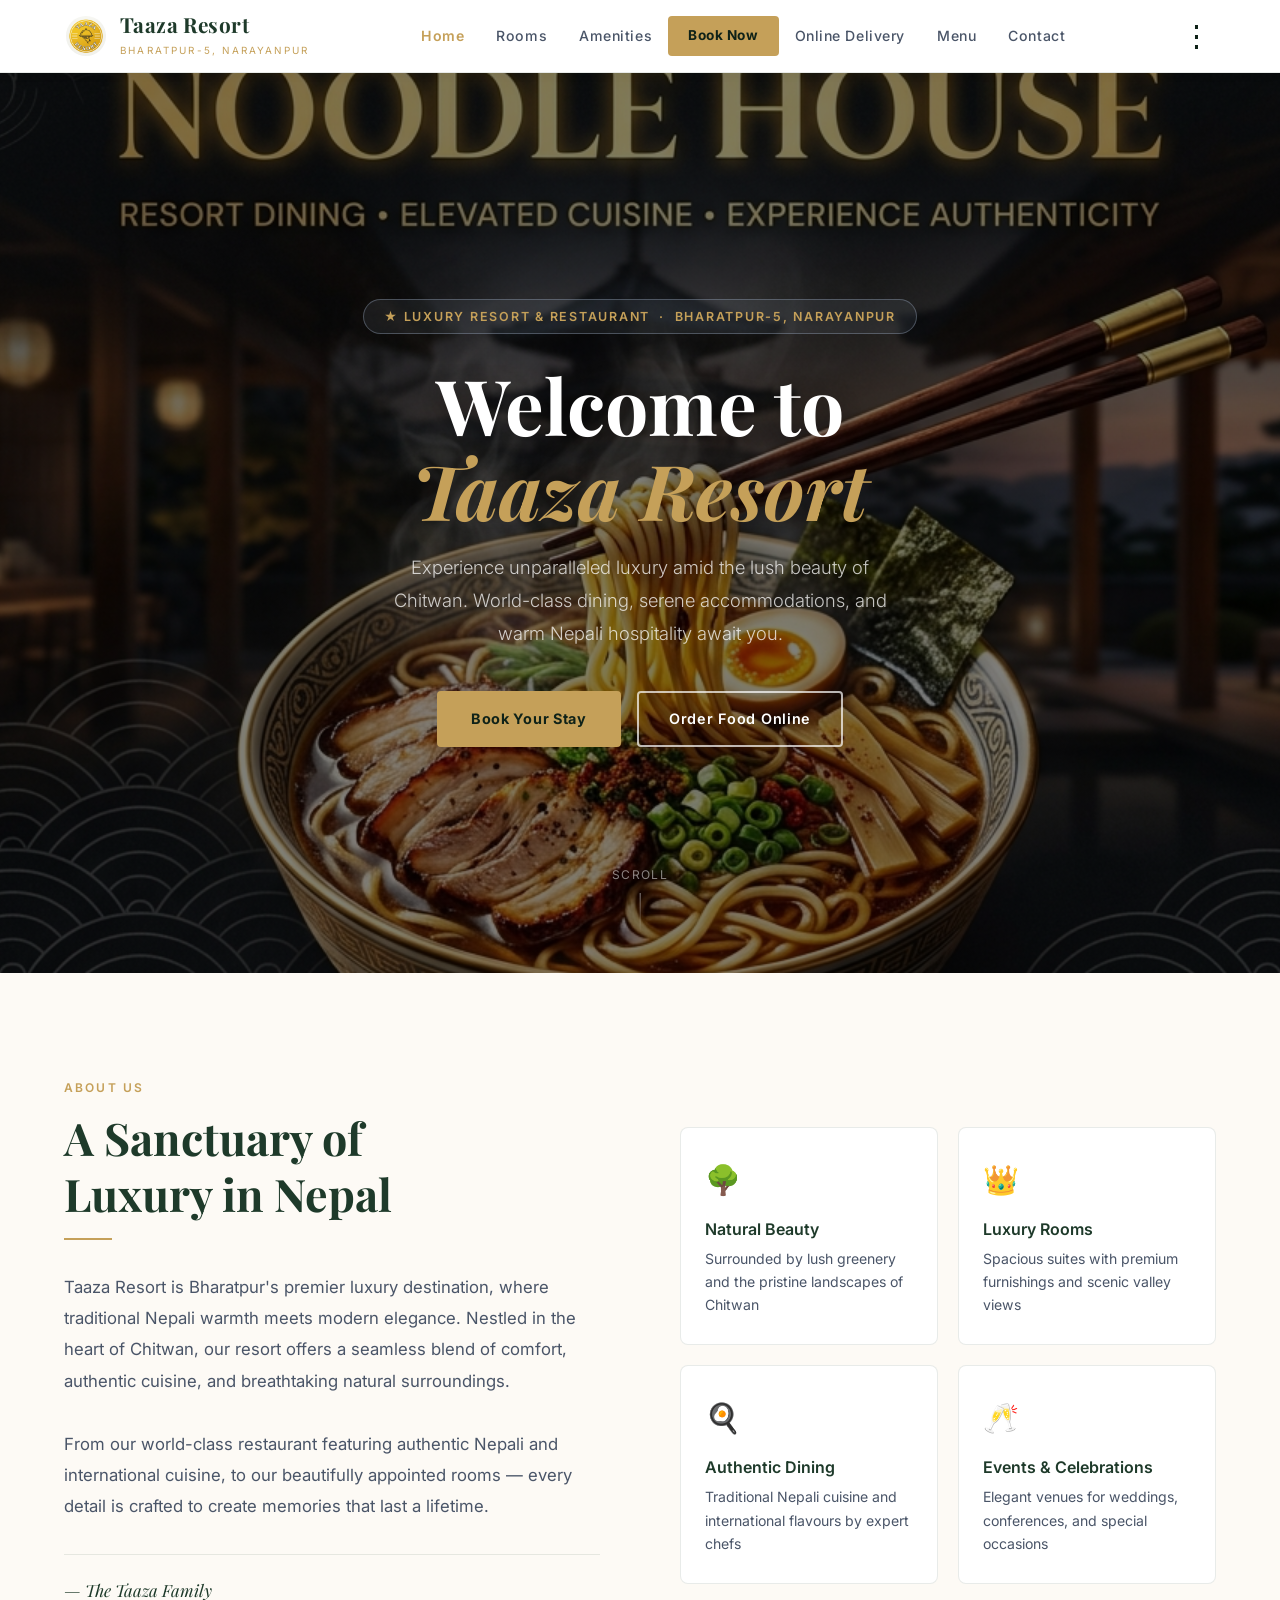
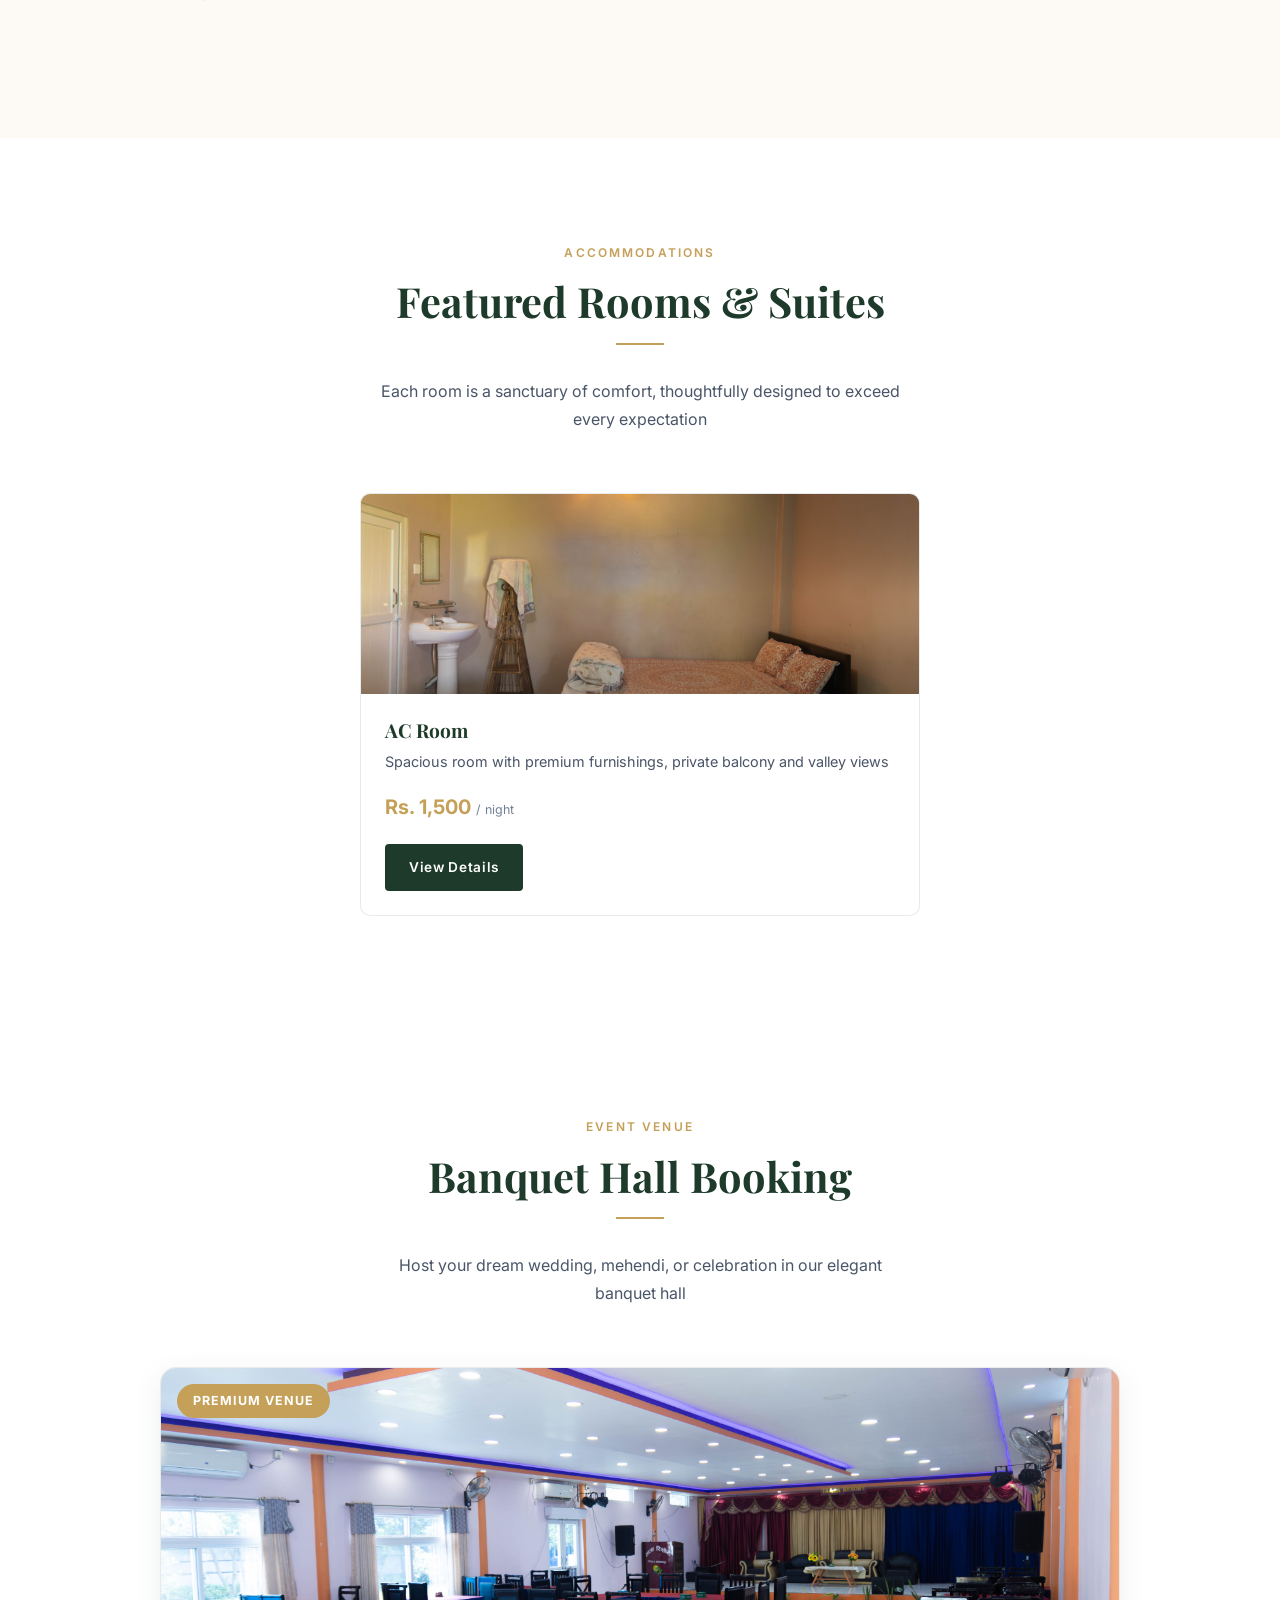
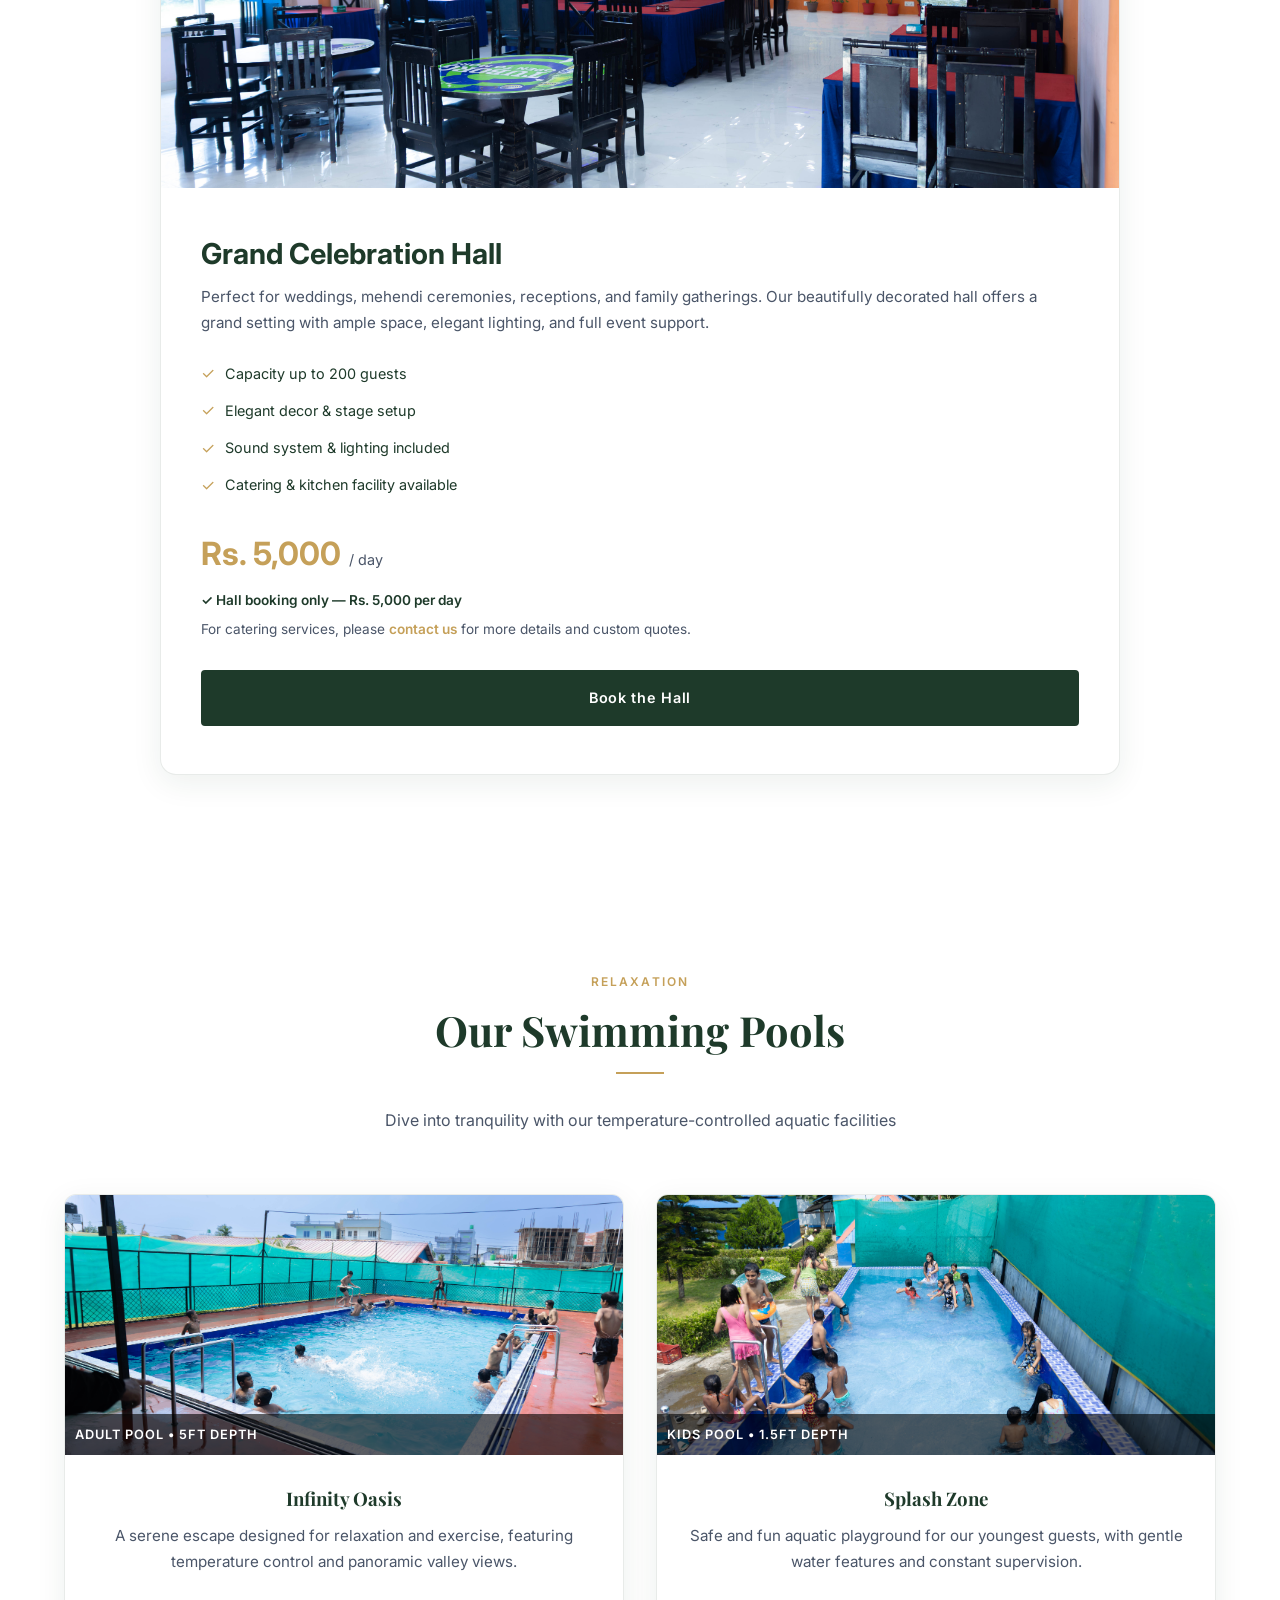
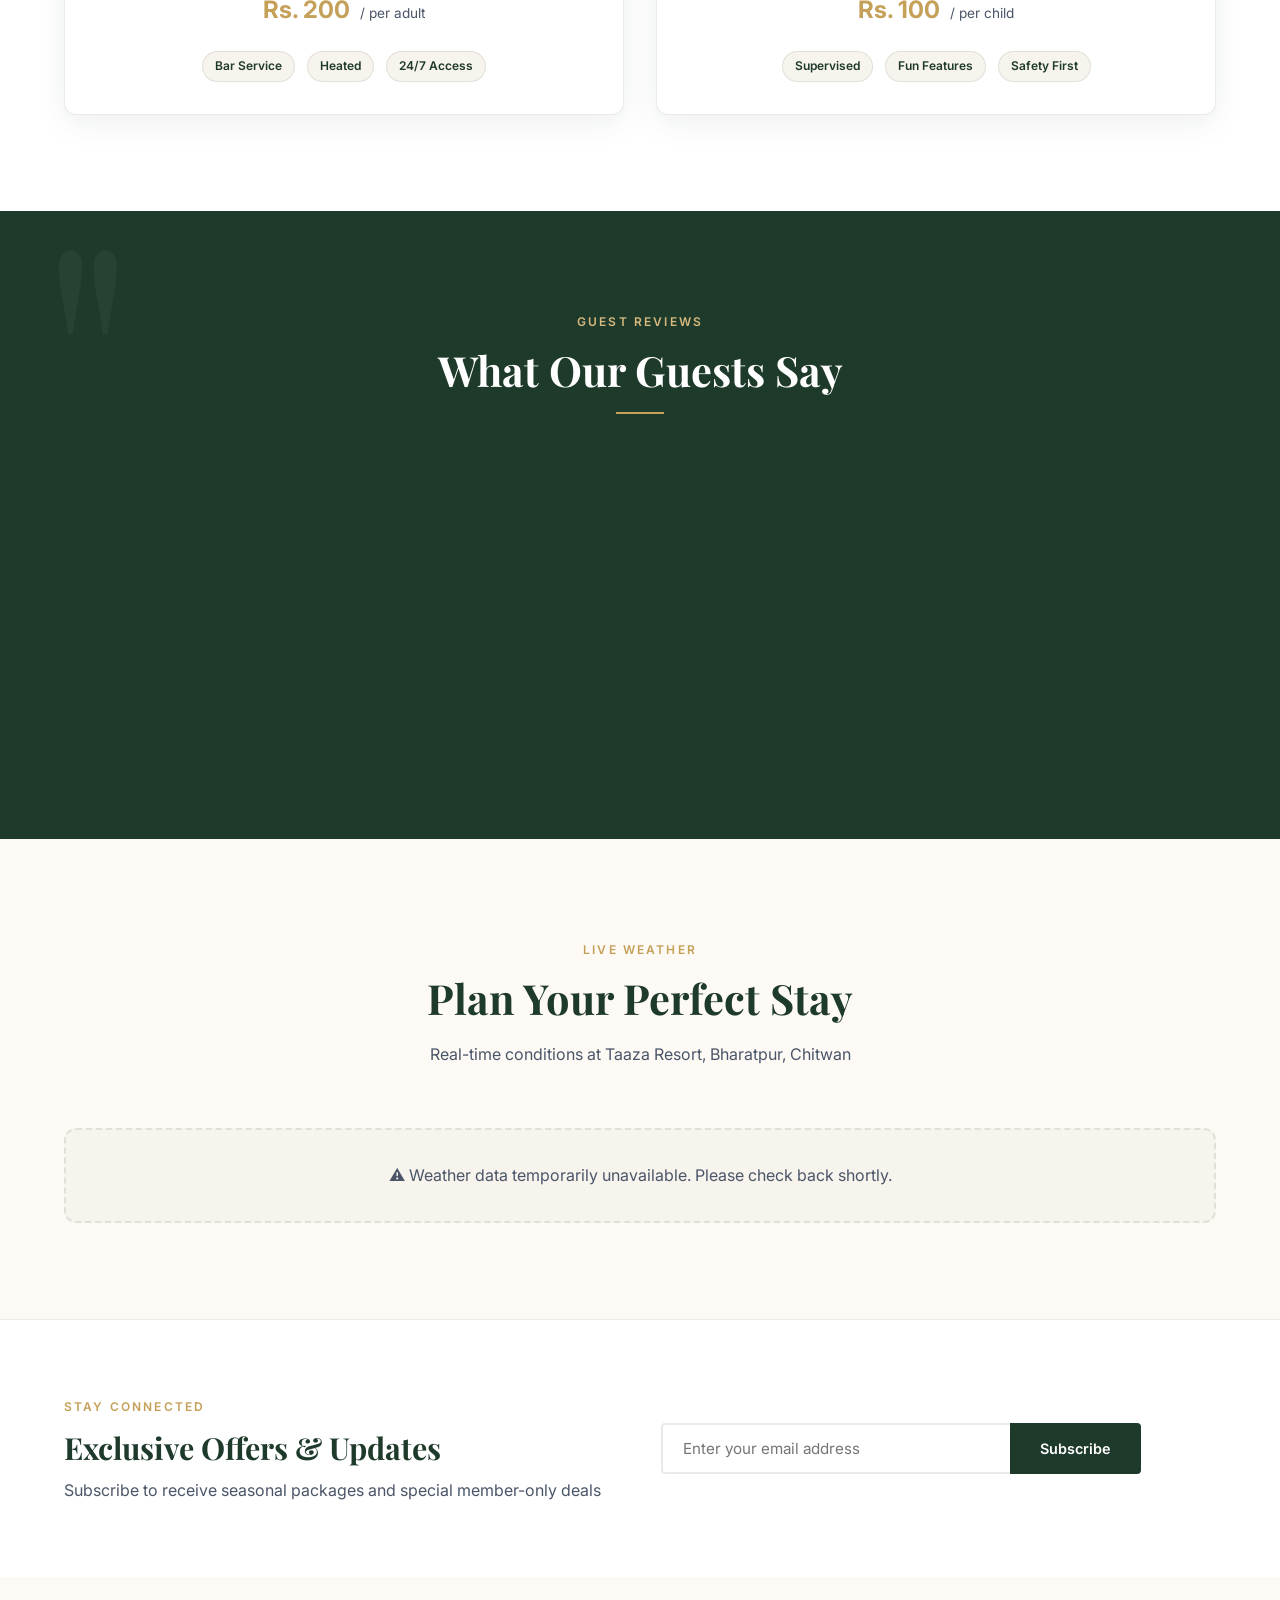
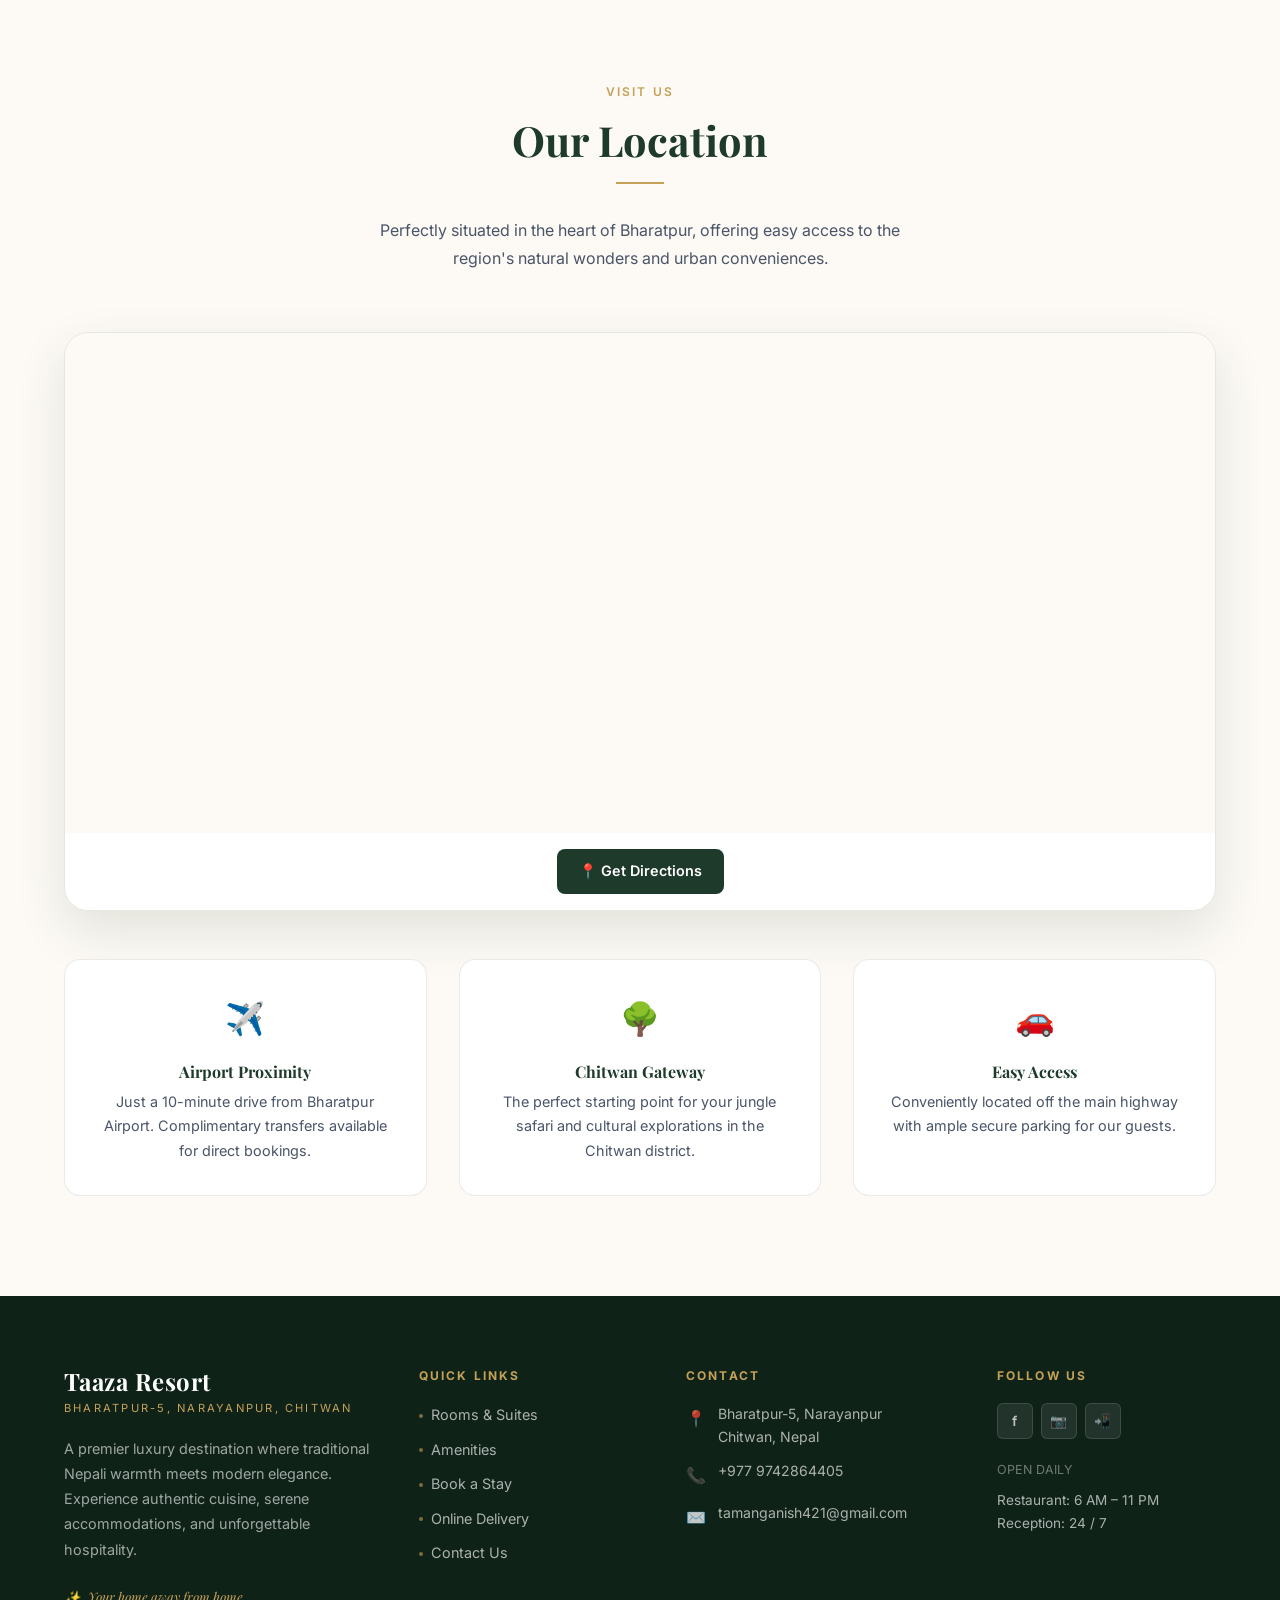
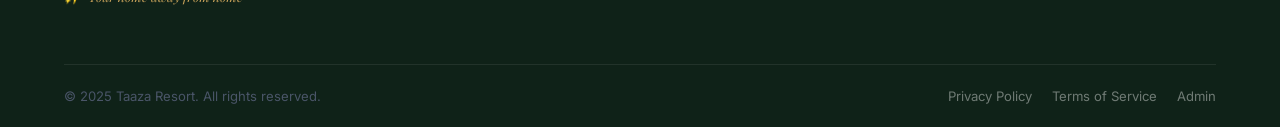
==== index.html @ aafa1ead "feat: QR codes, mobile fixes, newest-first orders, delivery improvements - Fix QR code generator (wr" ====
<!DOCTYPE html>
<html lang="en">
<head>
    <meta charset="UTF-8">
    <meta name="viewport" content="width=device-width, initial-scale=1.0">
    <title>Taaza Resort — Luxury Resort & Restaurant | Bharatpur, Nepal</title>
    <link rel="icon" href="images/logo-dark.png" type="image/png">
    <link rel="preconnect" href="https://fonts.googleapis.com">
    <link rel="preconnect" href="https://fonts.gstatic.com" crossorigin>
    <link href="https://fonts.googleapis.com/css2?family=Playfair+Display:ital,wght@0,400;0,500;0,600;0,700;1,400;1,600&family=Inter:wght@300;400;500;600;700&display=swap" rel="stylesheet">
    <link rel="stylesheet" href="css/style.css">
</head>
<body>

<!-- ===== NAVBAR ===== -->
<nav class="navbar">
    <div class="container">
        <a href="index.html" class="logo">
            <img src="images/logo-dark.png" alt="Taaza Resort" class="nav-logo" onerror="this.style.display='none'">
            <span>
                <span class="logo-text">Taaza Resort</span>
                <span class="logo-sub">Bharatpur-5, Narayanpur</span>
            </span>
        </a>

        <ul class="nav-links" id="navLinks">
            <li><a href="index.html" class="active">Home</a></li>
            <li><a href="rooms.html">Rooms</a></li>
            <li><a href="amenities.html">Amenities</a></li>
            <li class="nav-book"><a href="booking.html">Book Now</a></li>
            <li><a href="delivery.html">Online Delivery</a></li>
            <li><a href="menu.html">Menu</a></li>
            <li><a href="contact.html">Contact</a></li>
            <li class="nav-admin-link"><a href="admin.html">&#x1F512; Admin</a></li>
        </ul>

        <div class="nav-dots-menu">
            <a href="delivery.html" class="cart-nav-btn" id="cartNavBtn">
                &#x1F6D2; <span class="cart-nav-count" id="cartNavCount">0</span>
            </a>
            <button class="hamburger" id="hamburger" onclick="toggleMobileMenu()" aria-label="Menu">
                <span></span>
                <span></span>
                <span></span>
            </button>
            <!-- 3-dots button -->
            <button class="dots-btn" onclick="toggleDotsMenu()" title="More options">&#8942;</button>
            <div class="dots-dropdown" id="dotsDropdown">
                <a href="index.html">&#x1F3E0; Home</a>
                <a href="rooms.html">&#x1F6CF;&#xFE0F; Rooms &amp; Suites</a>
                <a href="amenities.html">&#x2728; Amenities</a>
                <a href="delivery.html">&#x1F6F5; Online Delivery</a>
                <a href="menu.html">&#x1F374; Digital Menu</a>
                <a href="contact.html">&#x1F4DE; Contact Us</a>
                <div class="dropdown-divider"></div>
                <a href="admin.html" class="admin-link">&#x1F512; Admin Panel</a>
            </div>
        </div>
    </div>
</nav>

<!-- ===== HERO ===== -->
<section class="hero" id="hero">
    <div class="hero-bg-layer" id="heroBg"></div>
    <div class="hero-content" id="heroContent">
        <div class="hero-badge">&#x2605; Luxury Resort &amp; Restaurant &nbsp;&middot;&nbsp; Bharatpur-5, Narayanpur</div>
        <h1>Welcome to<br><em>Taaza Resort</em></h1>
        <p>Experience unparalleled luxury amid the lush beauty of Chitwan. World-class dining, serene accommodations, and warm Nepali hospitality await you.</p>
        <div class="hero-cta">
            <a href="booking.html" class="btn-gold">Book Your Stay</a>
            <a href="delivery.html" class="btn-outline">Order Food Online</a>
        </div>
    </div>
    <div class="hero-scroll">Scroll</div>
</section>

<!-- ===== ABOUT ===== -->
<section class="about" id="about">
    <div class="container">
        <div class="about-text">
            <span class="section-label">About Us</span>
            <h2>A Sanctuary of<br>Luxury in Nepal</h2>
            <span class="gold-divider"></span>
            <p>Taaza Resort is Bharatpur's premier luxury destination, where traditional Nepali warmth meets modern elegance. Nestled in the heart of Chitwan, our resort offers a seamless blend of comfort, authentic cuisine, and breathtaking natural surroundings.</p>
            <p>From our world-class restaurant featuring authentic Nepali and international cuisine, to our beautifully appointed rooms — every detail is crafted to create memories that last a lifetime.</p>
            <p class="signature">— The Taaza Family</p>
        </div>
        <div class="about-grid">
            <div class="about-card">
                <span class="icon">&#x1F333;</span>
                <h3>Natural Beauty</h3>
                <p>Surrounded by lush greenery and the pristine landscapes of Chitwan</p>
            </div>
            <div class="about-card">
                <span class="icon">&#x1F451;</span>
                <h3>Luxury Rooms</h3>
                <p>Spacious suites with premium furnishings and scenic valley views</p>
            </div>
            <div class="about-card">
                <span class="icon">&#x1F373;</span>
                <h3>Authentic Dining</h3>
                <p>Traditional Nepali cuisine and international flavours by expert chefs</p>
            </div>
            <div class="about-card">
                <span class="icon">&#x1F942;</span>
                <h3>Events & Celebrations</h3>
                <p>Elegant venues for weddings, conferences, and special occasions</p>
            </div>
        </div>
    </div>
</section>

<!-- ===== FEATURED ROOMS ===== -->
<section class="featured-rooms">
    <div class="container">
        <div class="section-header">
            <span class="section-label">Accommodations</span>
            <h2>Featured Rooms &amp; Suites</h2>
            <span class="gold-divider center"></span>
            <p>Each room is a sanctuary of comfort, thoughtfully designed to exceed every expectation</p>
        </div>
        <div class="rooms-grid" style="grid-template-columns: repeat(auto-fit, minmax(320px, 1fr)); max-width: 560px; margin: 0 auto;">
            <div class="room-card">
                <div class="room-image" style="background: url('images/room-deluxe.jpg') center/cover no-repeat;"></div>
                <div class="room-card-body">
                    <h3>AC Room</h3>
                    <p>Spacious room with premium furnishings, private balcony and valley views</p>
                    <span class="price">Rs. 1,500 <span>/ night</span></span>
                    <a href="rooms.html" class="btn">View Details</a>
                </div>
            </div>
        </div>
    </div>
</section>

<!-- ===== HALL BOOKING ===== -->
<section class="hall-section" style="background: var(--cream); padding: 96px 0;">
    <div class="container">
        <div class="section-header">
            <span class="section-label">Event Venue</span>
            <h2>Banquet Hall Booking</h2>
            <span class="gold-divider center"></span>
            <p>Host your dream wedding, mehendi, or celebration in our elegant banquet hall</p>
        </div>
        <div class="hall-card" style="max-width: 960px; margin: 48px auto 0; background: var(--white); border-radius: 16px; overflow: hidden; box-shadow: var(--shadow-md); border: 1px solid var(--border);">
            <div class="hall-card-image" style="position: relative; max-height: 420px; overflow: hidden;">
                <img src="images/hall-wedding.jpg" alt="Grand Celebration Hall" style="width: 100%; height: 420px; object-fit: cover; object-position: center; display: block;">
                <div style="position: absolute; top: 16px; left: 16px; background: var(--gold); color: #fff; padding: 6px 16px; border-radius: 50px; font-size: 0.78rem; font-weight: 700; letter-spacing: 1px; text-transform: uppercase;">Premium Venue</div>
            </div>
            <div class="hall-card-content" style="padding: 48px 40px; display: flex; flex-direction: column; justify-content: center;">
                <h3 style="font-family: var(--font-serif); font-size: 1.8rem; color: var(--dark); margin-bottom: 12px;">Grand Celebration Hall</h3>
                <p style="color: var(--mid); font-size: 0.95rem; line-height: 1.7; margin-bottom: 24px;">Perfect for weddings, mehendi ceremonies, receptions, and family gatherings. Our beautifully decorated hall offers a grand setting with ample space, elegant lighting, and full event support.</p>
                <div style="display: flex; flex-direction: column; gap: 10px; margin-bottom: 28px;">
                    <div style="display: flex; align-items: center; gap: 10px; font-size: 0.9rem; color: var(--dark);">
                        <span style="color: var(--gold); font-size: 1rem;">&#10003;</span> Capacity up to 200 guests
                    </div>
                    <div style="display: flex; align-items: center; gap: 10px; font-size: 0.9rem; color: var(--dark);">
                        <span style="color: var(--gold); font-size: 1rem;">&#10003;</span> Elegant decor &amp; stage setup
                    </div>
                    <div style="display: flex; align-items: center; gap: 10px; font-size: 0.9rem; color: var(--dark);">
                        <span style="color: var(--gold); font-size: 1rem;">&#10003;</span> Sound system &amp; lighting included
                    </div>
                    <div style="display: flex; align-items: center; gap: 10px; font-size: 0.9rem; color: var(--dark);">
                        <span style="color: var(--gold); font-size: 1rem;">&#10003;</span> Catering &amp; kitchen facility available
                    </div>
                </div>
                <div style="display: flex; align-items: baseline; gap: 8px; margin-bottom: 8px;">
                    <span style="font-family: var(--font-serif); font-size: 2rem; font-weight: 700; color: var(--gold);">Rs. 5,000</span>
                    <span style="font-size: 0.9rem; color: var(--mid);">/ day</span>
                </div>
                <p style="font-size: 0.85rem; color: var(--green); font-weight: 600; margin-bottom: 6px;">&#10003; Hall booking only — Rs. 5,000 per day</p>
                <p style="font-size: 0.85rem; color: var(--mid); margin-bottom: 28px;">For catering services, please <a href="contact.html" style="color: var(--gold); font-weight: 600; text-decoration: none;">contact us</a> for more details and custom quotes.</p>
                <a href="booking.html" class="btn-primary" style="text-align: center; text-decoration: none; display: inline-block;">Book the Hall</a>
            </div>
        </div>
    </div>
</section>

<!-- ===== SWIMMING POOLS ===== -->
<section class="pools-section" id="pools" style="background: var(--cream); padding: 96px 0;">
    <div class="container">
        <div class="section-header">
            <span class="section-label">Relaxation</span>
            <h2>Our Swimming Pools</h2>
            <span class="gold-divider center"></span>
            <p>Dive into tranquility with our temperature-controlled aquatic facilities</p>
        </div>
        <div class="pools-grid" style="display: grid; grid-template-columns: repeat(auto-fit, minmax(320px, 1fr)); gap: 32px; margin-top: 48px;">
            <!-- Adult Pool -->
            <div class="pool-card" style="background: var(--white); border-radius: 12px; overflow: hidden; box-shadow: var(--shadow-md); transition: var(--transition); border: 1px solid var(--border);">
                <div class="pool-image" style="height: 260px; background: url('images/pool-adult.jpg') center/cover no-repeat; position: relative;">
                    <div style="position: absolute; bottom: 0; left: 0; right: 0; background: rgba(0,0,0,0.6); padding: 10px; color: white; font-size: 0.8rem; font-weight: 600; text-transform: uppercase; letter-spacing: 1px;">Adult Pool &bull; 5ft Depth</div>
                </div>
                <div class="pool-body" style="padding: 32px; text-align: center;">
                    <h3 style="margin-bottom: 12px;">Infinity Oasis</h3>
                    <p style="margin-bottom: 16px; font-size: 0.95rem; color: var(--mid);">A serene escape designed for relaxation and exercise, featuring temperature control and panoramic valley views.</p>
                    <div style="margin-bottom: 20px;">
                        <span style="font-size: 1.5rem; font-weight: 700; color: var(--gold); font-family: var(--font-serif);">Rs. 200</span>
                        <span style="font-size: 0.85rem; color: var(--mid); margin-left: 6px;">/ per adult</span>
                    </div>
                    <div style="display: flex; justify-content: center; gap: 12px; flex-wrap: wrap;">
                        <span style="background: var(--ivory); padding: 4px 12px; border-radius: 50px; font-size: 0.75rem; font-weight: 600; color: var(--green); border: 1px solid var(--border);">Bar Service</span>
                        <span style="background: var(--ivory); padding: 4px 12px; border-radius: 50px; font-size: 0.75rem; font-weight: 600; color: var(--green); border: 1px solid var(--border);">Heated</span>
                        <span style="background: var(--ivory); padding: 4px 12px; border-radius: 50px; font-size: 0.75rem; font-weight: 600; color: var(--green); border: 1px solid var(--border);">24/7 Access</span>
                    </div>
                </div>
            </div>
            <!-- Kids Pool -->
            <div class="pool-card" style="background: var(--white); border-radius: 12px; overflow: hidden; box-shadow: var(--shadow-md); transition: var(--transition); border: 1px solid var(--border);">
                <div class="pool-image" style="height: 260px; background: url('images/pool-kids.jpg') center/cover no-repeat; position: relative;">
                    <div style="position: absolute; bottom: 0; left: 0; right: 0; background: rgba(0,0,0,0.6); padding: 10px; color: white; font-size: 0.8rem; font-weight: 600; text-transform: uppercase; letter-spacing: 1px;">Kids Pool &bull; 1.5ft Depth</div>
                </div>
                <div class="pool-body" style="padding: 32px; text-align: center;">
                    <h3 style="margin-bottom: 12px;">Splash Zone</h3>
                    <p style="margin-bottom: 16px; font-size: 0.95rem; color: var(--mid);">Safe and fun aquatic playground for our youngest guests, with gentle water features and constant supervision.</p>
                    <div style="margin-bottom: 20px;">
                        <span style="font-size: 1.5rem; font-weight: 700; color: var(--gold); font-family: var(--font-serif);">Rs. 100</span>
                        <span style="font-size: 0.85rem; color: var(--mid); margin-left: 6px;">/ per child</span>
                    </div>
                    <div style="display: flex; justify-content: center; gap: 12px; flex-wrap: wrap;">
                        <span style="background: var(--ivory); padding: 4px 12px; border-radius: 50px; font-size: 0.75rem; font-weight: 600; color: var(--green); border: 1px solid var(--border);">Supervised</span>
                        <span style="background: var(--ivory); padding: 4px 12px; border-radius: 50px; font-size: 0.75rem; font-weight: 600; color: var(--green); border: 1px solid var(--border);">Fun Features</span>
                        <span style="background: var(--ivory); padding: 4px 12px; border-radius: 50px; font-size: 0.75rem; font-weight: 600; color: var(--green); border: 1px solid var(--border);">Safety First</span>
                    </div>
                </div>
            </div>
        </div>
    </div>
</section>

<!-- ===== TESTIMONIALS ===== -->
<section class="testimonials">
    <div class="container">
        <div class="section-header">
            <span class="section-label">Guest Reviews</span>
            <h2>What Our Guests Say</h2>
            <span class="gold-divider center"></span>
        </div>
        <div class="testimonials-grid">
            <div class="testimonial">
                <span class="stars">&#x2605;&#x2605;&#x2605;&#x2605;&#x2605;</span>
                <p>"Taaza Resort exceeded all our expectations. The food is absolutely exceptional and the staff made us feel like royalty throughout our stay."</p>
                <span class="author">— Suvesh Tamang</span>
            </div>
            <div class="testimonial">
                <span class="stars">&#x2605;&#x2605;&#x2605;&#x2605;&#x2605;</span>
                <p>"परिवारसँगको छुट्टीका लागि उत्तम स्थान। नेपाली भोजन धेरै स्वादिलो र साँच्चिकै हो। कोठाहरू प्रशस्त र दृश्यहरू साँच्चै नै मनमोहक छन्।"</p>
                <span class="author">— Romika Shrestha</span>
            </div>
            <div class="testimonial">
                <span class="stars">&#x2605;&#x2605;&#x2605;&#x2605;&#x2605;</span>
                <p>"Exceptional hospitality in the truest sense. From the warm welcome to the farewell, every moment at Taaza was memorable. Will definitely return!"</p>
                <span class="author">— Shweta Dhungana</span>
            </div>
        </div>
    </div>
</section>

<!-- ===== WEATHER ===== -->
<section class="weather-section section-pad" id="weather">
    <div class="container">
        <div class="section-header">
            <span class="section-label">Live Weather</span>
            <h2>Plan Your Perfect Stay</h2>
            <p class="section-subtitle">Real-time conditions at Taaza Resort, Bharatpur, Chitwan</p>
        </div>
        <div id="weatherMain">
            <div class="weather-loading">
                <div class="weather-skeleton-pulse"></div>
                <p>Fetching live weather for Bharatpur, Chitwan&hellip;</p>
            </div>
        </div>
    </div>
</section>

<!-- ===== NEWSLETTER ===== -->
<section class="newsletter">
    <div class="container">
        <div class="newsletter-text">
            <span class="section-label">Stay Connected</span>
            <h2>Exclusive Offers &amp; Updates</h2>
            <p>Subscribe to receive seasonal packages and special member-only deals</p>
        </div>
        <form class="newsletter-form" onsubmit="handleNewsletter(event)">
            <input type="email" placeholder="Enter your email address" required>
            <button type="submit">Subscribe</button>
        </form>
    </div>
</section>

<!-- ===== LOCATION MAP ===== -->
<section class="location-map-section" style="padding: 100px 0; background: var(--sand);">
    <div class="container">
        <div class="section-header">
            <span class="section-label">Visit Us</span>
            <h2>Our Location</h2>
            <span class="gold-divider center"></span>
            <p>Perfectly situated in the heart of Bharatpur, offering easy access to the region's natural wonders and urban conveniences.</p>
        </div>
        <div class="map-wrapper" style="border-radius:24px; overflow:hidden; border:1px solid var(--border); box-shadow: var(--shadow-lg); margin-top: 48px;">
            <iframe
                src="https://maps.google.com/maps?q=MC43%2BH28,+Unnamed+Road,+Bharatpur+44207,+Nepal&t=&z=17&ie=UTF8&iwloc=&output=embed"
                width="100%"
                height="500"
                style="border:0; display:block;"
                allowfullscreen=""
                loading="lazy"
                referrerpolicy="no-referrer-when-downgrade">
            </iframe>
            <div style="text-align:center; padding: 16px; background: var(--white);">
                <a href="https://www.google.com/maps/search/?api=1&query=MC43%2BH28+Bharatpur+44207+Nepal" target="_blank" rel="noopener noreferrer" style="display:inline-flex; align-items:center; gap:8px; background:var(--green); color:#fff; text-decoration:none; padding:10px 22px; border-radius:8px; font-size:0.9rem; font-weight:600;">&#x1F4CD; Get Directions</a>
            </div>
        </div>
        <div class="location-details-grid" style="display: grid; grid-template-columns: repeat(auto-fit, minmax(280px, 1fr)); gap: 32px; margin-top: 48px;">
            <div class="loc-detail-card" style="background: var(--white); padding: 32px; border-radius: 16px; border: 1px solid var(--border); text-align: center;">
                <div style="font-size: 2rem; margin-bottom: 16px;">&#x2708;&#xFE0F;</div>
                <h4 style="margin-bottom: 8px;">Airport Proximity</h4>
                <p style="font-size: 0.9rem; color: var(--text-muted);">Just a 10-minute drive from Bharatpur Airport. Complimentary transfers available for direct bookings.</p>
            </div>
            <div class="loc-detail-card" style="background: var(--white); padding: 32px; border-radius: 16px; border: 1px solid var(--border); text-align: center;">
                <div style="font-size: 2rem; margin-bottom: 16px;">&#x1F333;</div>
                <h4 style="margin-bottom: 8px;">Chitwan Gateway</h4>
                <p style="font-size: 0.9rem; color: var(--text-muted);">The perfect starting point for your jungle safari and cultural explorations in the Chitwan district.</p>
            </div>
            <div class="loc-detail-card" style="background: var(--white); padding: 32px; border-radius: 16px; border: 1px solid var(--border); text-align: center;">
                <div style="font-size: 2rem; margin-bottom: 16px;">&#x1F697;</div>
                <h4 style="margin-bottom: 8px;">Easy Access</h4>
                <p style="font-size: 0.9rem; color: var(--text-muted);">Conveniently located off the main highway with ample secure parking for our guests.</p>
            </div>
        </div>
    </div>
</section>

<!-- ===== FOOTER ===== -->
<footer class="footer">
    <div class="container">
        <div class="footer-content">
            <div class="footer-brand">
                <span class="logo-text">Taaza Resort</span>
                <span class="logo-sub">Bharatpur-5, Narayanpur, Chitwan</span>
                <p>A premier luxury destination where traditional Nepali warmth meets modern elegance. Experience authentic cuisine, serene accommodations, and unforgettable hospitality.</p>
                <div class="footer-tagline">
                    <span>&#x2728;</span>
                    <span>Your home away from home</span>
                </div>
            </div>
            <div class="footer-section">
                <h4>Quick Links</h4>
                <ul>
                    <li><a href="rooms.html">Rooms &amp; Suites</a></li>
                    <li><a href="amenities.html">Amenities</a></li>
                    <li><a href="booking.html">Book a Stay</a></li>
                    <li><a href="delivery.html">Online Delivery</a></li>
                    <li><a href="contact.html">Contact Us</a></li>
                </ul>
            </div>
            <div class="footer-section">
                <h4>Contact</h4>
                <div class="footer-contact-item">
                    <span class="ico">&#x1F4CD;</span>
                    <p>Bharatpur-5, Narayanpur<br>Chitwan, Nepal</p>
                </div>
                <div class="footer-contact-item">
                    <span class="ico">&#x1F4DE;</span>
                    <p>+977 9742864405</p>
                </div>
                <div class="footer-contact-item">
                    <span class="ico">&#x2709;&#xFE0F;</span>
                    <p>tamanganish421@gmail.com</p>
                </div>
            </div>
            <div class="footer-section">
                <h4>Follow Us</h4>
                <div class="social-links" style="flex-wrap:wrap;gap:8px;margin-bottom:20px">
                    <a href="https://www.facebook.com/TaazaResort" target="_blank" rel="noopener noreferrer" title="Facebook">f</a>
                    <a href="https://www.instagram.com/anish.tamang" target="_blank" rel="noopener noreferrer" title="Instagram">&#x1F4F7;</a>
                    <a href="https://wa.me/9779742864405" target="_blank" rel="noopener noreferrer" title="WhatsApp">&#x1F4F2;</a>
                </div>
                <div style="margin-top:16px">
                    <p style="font-size:0.78rem;color:rgba(255,255,255,0.4);font-family:'Inter',sans-serif;margin-bottom:8px;">OPEN DAILY</p>
                    <p style="font-size:0.85rem;color:rgba(255,255,255,0.65);font-family:'Inter',sans-serif;margin:0">Restaurant: 6 AM &ndash; 11 PM</p>
                    <p style="font-size:0.85rem;color:rgba(255,255,255,0.65);font-family:'Inter',sans-serif;margin:0">Reception: 24 / 7</p>
                </div>
            </div>
        </div>
        <div class="footer-bottom">
            <p>&copy; 2025 Taaza Resort. All rights reserved.</p>
            <div class="footer-bottom-links">
                <a href="privacy.html">Privacy Policy</a>
                <a href="terms.html">Terms of Service</a>
                <a href="admin.html">Admin</a>
            </div>
        </div>
    </div>
</footer>

<div class="cart-toast" id="cartToast"></div>
<script src="js/script.js"></script>
<script src="js/weather.js"></script>
<script>document.addEventListener('DOMContentLoaded', initWeatherSection);</script>

<nav class="mobile-btm-nav">
  <a href="index.html" class="active"><span class="mbn-icon">🏠</span>Home</a>
  <a href="rooms.html"><span class="mbn-icon">🛏️</span>Rooms</a>
  <a href="booking.html"><span class="mbn-icon">📅</span>Book</a>
  <a href="delivery.html"><span class="mbn-icon">🛵</span>Order</a>
  <a href="contact.html"><span class="mbn-icon">📞</span>Contact</a>
</nav>
</body>
</html>
---- css/style.css ----
/* =====================================================
   TAAZA RESORT - Professional Design System
   Luxury Resort & Restaurant | Bharatpur, Nepal
   ===================================================== */

@import url('https://fonts.googleapis.com/css2?family=Playfair+Display:ital,wght@0,400;0,500;0,600;0,700;1,400;1,600&family=Inter:wght@300;400;500;600;700&display=swap');

/* ===== CSS CUSTOM PROPERTIES (Regal Forest & Sand - Professional Resort) ===== */
:root {
    --primary:      #1e3a2a; /* Regal Forest Green */
    --primary-light:#2d5a41;
    --primary-deep: #0f2218;
    --accent:       #c5a059; /* Polished Gold */
    --accent-light: #d4b87e;
    --white:        #ffffff;
    --black:        #0f2218;
    --dark:         #1e3a2a;
    --sand:         #fdfaf5; /* Warm Resort Background */
    --ivory:        #f7f3ed; /* Soft Surface */
    --text-main:    #1e3a2a;
    --text-muted:   #4a5568;
    --border:       rgba(30, 58, 42, 0.1);
    --border-light: rgba(30, 58, 42, 0.05);
    --shadow-sm:    0 2px 10px rgba(30, 58, 42, 0.04);
    --shadow-md:    0 8px 30px rgba(30, 58, 42, 0.08);
    --shadow-lg:    0 20px 50px rgba(30, 58, 42, 0.12);
    --transition:   0.3s cubic-bezier(0.4, 0, 0.2, 1);

    /* Mappings for existing system */
    --green:           var(--primary);
    --green-light:     var(--primary-light);
    --green-deep:      var(--primary-deep);
    --gold:            var(--accent);
    --gold-light:      var(--accent-light);
    --gold-pale:       rgba(197, 160, 89, 0.1);
    --primary-color:   var(--primary);
    --secondary-color: var(--accent);
    --text-color:      var(--text-main);
    --light-bg:        var(--sand);
    --border-color:    var(--border);
    --cream:           #ffffff;
}

/* ===== RESET & BASE ===== */
*, *::before, *::after {
    margin: 0; padding: 0; box-sizing: border-box;
}

html { scroll-behavior: smooth; }

body {
    font-family: 'Inter', 'Segoe UI', sans-serif;
    font-size: 16px;
    line-height: 1.7;
    color: var(--text-muted);
    background: var(--sand);
    -webkit-font-smoothing: antialiased;
}

h1, h2, h3, h4, h5, h6 {
    font-family: 'Playfair Display', Georgia, serif;
    line-height: 1.25;
    color: var(--primary);
}

p { color: var(--text-muted); }
a { text-decoration: none; color: inherit; }
img { display: block; max-width: 100%; }
button { font-family: 'Inter', sans-serif; }

/* ===== CONTAINER ===== */
.container {
    max-width: 1200px;
    margin: 0 auto;
    padding: 0 24px;
}

/* ===== SECTION PADDING ===== */
.section-pad { padding: 96px 0; }
.section-pad-sm { padding: 64px 0; }

/* ===== SECTION LABELS ===== */
.section-label {
    display: inline-block;
    font-family: 'Inter', sans-serif;
    font-size: 0.75rem;
    font-weight: 600;
    letter-spacing: 0.18em;
    text-transform: uppercase;
    color: var(--gold);
    margin-bottom: 12px;
}

/* ===== BUTTONS ===== */
.btn-primary {
    display: inline-flex;
    align-items: center;
    gap: 8px;
    background: var(--green);
    color: var(--white);
    padding: 14px 32px;
    border: 2px solid var(--green);
    border-radius: 4px;
    font-family: 'Inter', sans-serif;
    font-size: 0.9rem;
    font-weight: 600;
    letter-spacing: 0.05em;
    cursor: pointer;
    transition: var(--transition);
    text-decoration: none;
    white-space: nowrap;
}
.btn-primary:hover {
    background: var(--green-deep);
    border-color: var(--green-deep);
    transform: translateY(-2px);
    box-shadow: 0 8px 24px rgba(15,23,42,0.15);
}

.btn-gold {
    display: inline-flex;
    align-items: center;
    gap: 8px;
    background: var(--gold);
    color: var(--green-deep);
    padding: 14px 32px;
    border: 2px solid var(--gold);
    border-radius: 4px;
    font-family: 'Inter', sans-serif;
    font-size: 0.9rem;
    font-weight: 700;
    letter-spacing: 0.05em;
    cursor: pointer;
    transition: var(--transition);
    text-decoration: none;
    white-space: nowrap;
}
.btn-gold:hover {
    background: var(--gold-light);
    border-color: var(--gold-light);
    transform: translateY(-2px);
    box-shadow: 0 8px 24px rgba(148,163,184,0.3);
}

.btn-outline {
    display: inline-flex;
    align-items: center;
    gap: 8px;
    background: transparent;
    color: var(--white);
    padding: 13px 30px;
    border: 2px solid rgba(255,255,255,0.7);
    border-radius: 4px;
    font-family: 'Inter', sans-serif;
    font-size: 0.9rem;
    font-weight: 600;
    letter-spacing: 0.05em;
    cursor: pointer;
    transition: var(--transition);
    text-decoration: none;
}
.btn-outline:hover {
    background: rgba(255,255,255,0.12);
    border-color: var(--white);
}

.btn-outline-dark {
    display: inline-flex;
    align-items: center;
    gap: 8px;
    background: transparent;
    color: var(--green);
    padding: 13px 30px;
    border: 2px solid var(--green);
    border-radius: 4px;
    font-family: 'Inter', sans-serif;
    font-size: 0.9rem;
    font-weight: 600;
    cursor: pointer;
    transition: var(--transition);
    text-decoration: none;
}
.btn-outline-dark:hover {
    background: var(--green);
    color: var(--white);
}

/* legacy .btn alias - mirrors btn-primary */
.btn {
    display: inline-flex;
    align-items: center;
    gap: 8px;
    background: var(--green);
    color: var(--white);
    padding: 14px 32px;
    border: 2px solid var(--green);
    border-radius: 4px;
    font-family: 'Inter', sans-serif;
    font-size: 0.9rem;
    font-weight: 600;
    letter-spacing: 0.05em;
    cursor: pointer;
    transition: var(--transition);
    text-decoration: none;
    white-space: nowrap;
}
.btn:hover {
    background: var(--green-deep);
    border-color: var(--green-deep);
    transform: translateY(-2px);
    box-shadow: 0 8px 24px rgba(15,23,42,0.15);
}

/* ===== DIVIDER ===== */
.gold-divider {
    display: block;
    width: 48px;
    height: 2px;
    background: var(--gold);
    margin: 16px 0 32px;
}
.gold-divider.center { margin-left: auto; margin-right: auto; }

/* ============================================================
   NAVBAR
   ============================================================ */
.navbar {
    background: var(--white);
    padding: 0;
    position: sticky;
    top: 0;
    z-index: 100;
    border-bottom: 1px solid var(--border);
    box-shadow: var(--shadow-sm);
}

.navbar .container {
    display: flex;
    justify-content: space-between;
    align-items: center;
    height: 72px;
    gap: 24px;
}

/* Logo */
.logo {
    display: flex;
    align-items: center;
    gap: 12px;
    flex-shrink: 0;
    text-decoration: none;
}

.logo-text {
    font-family: 'Playfair Display', serif;
    font-size: 1.3rem;
    font-weight: 700;
    color: var(--primary);
    letter-spacing: 0.02em;
    line-height: 1.1;
    white-space: nowrap;
}

.logo-sub {
    display: block;
    font-family: 'Inter', sans-serif;
    font-size: 0.62rem;
    font-weight: 400;
    letter-spacing: 0.22em;
    text-transform: uppercase;
    color: var(--gold);
    margin-top: 1px;
}

.nav-logo {
    height: 44px;
    width: 44px;
    object-fit: contain;
    border-radius: 50%;
    border: 2px solid rgba(255,255,255,0.2);
}

/* Nav Links */
.nav-links {
    display: flex;
    list-style: none;
    gap: 0;
    align-items: center;
    flex: 1;
    justify-content: center;
}

.nav-links > li > a {
    display: block;
    padding: 6px 16px;
    color: var(--text-muted);
    font-family: 'Inter', sans-serif;
    font-size: 0.88rem;
    font-weight: 500;
    letter-spacing: 0.04em;
    transition: color var(--transition);
    text-decoration: none;
    white-space: nowrap;
    border-radius: 4px;
}

.nav-links > li > a:hover,
.nav-links > li > a.active {
    color: var(--gold);
}

.nav-links > li > a.active {
    font-weight: 600;
}

/* Nav Book Now special link */
.nav-links .nav-book a {
    background: var(--gold);
    color: var(--green-deep);
    padding: 8px 20px;
    border-radius: 4px;
    font-weight: 700;
    font-size: 0.85rem;
    transition: var(--transition);
}
.nav-links .nav-book a:hover {
    background: var(--gold-light);
    color: var(--green-deep);
}

/* Nav Menu special link */
.nav-links .nav-menu {
    color: var(--gold);
    font-weight: 600;
    font-size: 0.95rem;
    transition: var(--transition);
    display: flex;
    align-items: center;
    gap: 6px;
}
.nav-links .nav-menu:hover {
    color: var(--gold-light);
}

/* Dots menu (right side cluster) */
.nav-dots-menu {
    position: relative;
    display: flex;
    align-items: center;
    gap: 8px;
    flex-shrink: 0;
}



/* Cart Nav Button */
.cart-nav-btn {
    display: flex;
    align-items: center;
    gap: 6px;
    background: var(--gold);
    color: var(--green-deep);
    text-decoration: none;
    font-weight: 700;
    font-size: 0.85rem;
    padding: 7px 16px;
    border-radius: 4px;
    transition: var(--transition);
    white-space: nowrap;
}
.cart-nav-btn:hover {
    background: var(--gold-light);
    transform: translateY(-1px);
}

/* Dots Button (...) */
.dots-btn {
    background: transparent;
    border: none;
    color: var(--green-deep);
    font-size: 1.8rem;
    cursor: pointer;
    display: flex;
    align-items: center;
    justify-content: center;
    transition: color 0.3s ease;
    padding: 0 5px;
    line-height: 1;
}

.dots-btn:hover {
    color: var(--gold);
}

/* Dots Dropdown */
.dots-dropdown {
    position: absolute;
    top: calc(100% + 15px);
    right: 0;
    width: 240px;
    background: var(--white);
    border-radius: 20px;
    box-shadow: var(--shadow-lg);
    display: none;
    flex-direction: column;
    padding: 15px;
    z-index: 1000;
    border: 1px solid var(--border);
    transform-origin: top right;
    animation: dropdownPop 0.3s cubic-bezier(0.34, 1.56, 0.64, 1);
}

@keyframes dropdownPop {
    from { opacity: 0; transform: scale(0.8) translateY(-20px); }
    to { opacity: 1; transform: scale(1) translateY(0); }
}

.dots-dropdown.open {
    display: flex;
}

.dots-dropdown a {
    padding: 12px 16px;
    color: var(--green-deep);
    text-decoration: none;
    font-size: 0.95rem;
    font-weight: 500;
    border-radius: 12px;
    display: flex;
    align-items: center;
    gap: 15px;
    transition: all 0.2s ease;
}

.dots-dropdown a:hover {
    background: var(--ivory);
    color: var(--gold);
    padding-left: 22px;
}

.dots-dropdown .dropdown-divider {
    height: 1px;
    background: rgba(255, 255, 255, 0.08);
    margin: 10px 0;
}

.dots-dropdown .admin-link {
    color: #ef4444 !important;
}

.dots-dropdown .admin-link:hover {
    background: #fef2f2;
    color: #dc2626 !important;
}



/* Navbar Cart Button */
.cart-nav-btn {
    display: none; /* Hidden when empty, shown via JS */
    align-items: center;
    gap: 6px;
    padding: 6px 14px;
    background: var(--gold);
    color: var(--green-deep);
    border: none;
    border-radius: 50px;
    cursor: pointer;
    font-weight: 700;
    font-size: 0.85rem;
    transition: var(--transition);
    text-decoration: none;
    box-shadow: 0 4px 12px rgba(201,160,53,0.3);
}
.cart-nav-btn:hover {
    background: var(--gold-light);
    transform: translateY(-1px);
    box-shadow: 0 6px 16px rgba(201,160,53,0.4);
}
.cart-nav-count {
    background: var(--green-deep);
    color: var(--gold);
    min-width: 18px;
    height: 18px;
    border-radius: 10px;
    display: flex;
    align-items: center;
    justify-content: center;
    font-size: 0.7rem;
    padding: 0 4px;
}

.dropdown-divider {
    height: 1px;
    background: var(--border);
    margin: 4px 0;
}

/* ===== ANIMATION ===== */
@keyframes dropFade {
    from { opacity: 0; transform: translateY(-8px); }
    to   { opacity: 1; transform: translateY(0); }
}
@keyframes fadeInUp {
    from { opacity: 0; transform: translateY(32px); }
    to   { opacity: 1; transform: translateY(0); }
}
@keyframes slideInRight {
    from { transform: translateX(100%); }
    to   { transform: translateX(0); }
}
@keyframes popIn {
    from { opacity: 0; transform: scale(0.92); }
    to   { opacity: 1; transform: scale(1); }
}
@keyframes shimmer {
    0%   { background-position: -200% 0; }
    100% { background-position: 200% 0; }
}

/* ============================================================
   HERO - Homepage
   ============================================================ */
.hero {
    position: relative;
    min-height: 100vh;
    display: flex;
    align-items: center;
    justify-content: center;
    text-align: center;
    overflow: hidden;
    background: #1a1a1a;
    perspective: 1000px;
}

.hero-bg-layer {
    position: absolute;
    top: -10%;
    left: -10%;
    width: 120%;
    height: 120%;
    background-image: linear-gradient(rgba(0,0,0,0.5), rgba(0,0,0,0.5)), url('../images/hero-noodle.jpg');
    background-size: cover;
    background-position: center;
    z-index: 1;
    transition: transform 0.1s ease-out;
    will-change: transform;
}

.hero-content {
    position: relative;
    z-index: 2;
    max-width: 760px;
    padding: 0 24px;
    transform-style: preserve-3d;
    transition: transform 0.1s ease-out;
    animation: fadeInUp 1s ease both;
}

.hero-badge {
    display: inline-flex;
    align-items: center;
    gap: 8px;
    background: rgba(148,163,184,0.1);
    border: 1px solid rgba(148,163,184,0.4);
    color: var(--gold);
    padding: 6px 20px;
    border-radius: 50px;
    font-family: 'Inter', sans-serif;
    font-size: 0.78rem;
    font-weight: 600;
    letter-spacing: 0.14em;
    text-transform: uppercase;
    margin-bottom: 28px;
}

.hero-content h1 {
    font-family: 'Playfair Display', serif;
    font-size: clamp(2.8rem, 6vw, 5rem);
    font-weight: 700;
    color: var(--white);
    line-height: 1.1;
    margin-bottom: 20px;
    text-shadow: 0 2px 20px rgba(0,0,0,0.3);
}

.hero-content h1 em {
    font-style: italic;
    color: var(--gold);
}

.hero-content p {
    font-size: 1.15rem;
    color: rgba(255,255,255,0.75);
    max-width: 520px;
    margin: 0 auto 40px;
    line-height: 1.8;
    font-weight: 300;
}

.hero-cta {
    display: flex;
    gap: 16px;
    justify-content: center;
    flex-wrap: wrap;
}

.hero-scroll {
    position: absolute;
    bottom: 40px;
    left: 50%;
    transform: translateX(-50%);
    z-index: 3;
    display: flex;
    flex-direction: column;
    align-items: center;
    gap: 8px;
    color: rgba(255,255,255,0.5);
    font-size: 0.75rem;
    letter-spacing: 0.12em;
    text-transform: uppercase;
}

.hero-scroll::after {
    content: '';
    display: block;
    width: 1px;
    height: 40px;
    background: linear-gradient(to bottom, rgba(255,255,255,0.5), transparent);
    animation: scroll-line 2s ease-in-out infinite;
}

@keyframes scroll-line {
    0%,100% { opacity: 0.3; transform: scaleY(1); }
    50% { opacity: 0.8; transform: scaleY(0.5); }
}

/* ============================================================
   PAGE HEADER (inner pages)
   ============================================================ */
.page-header {
    background: linear-gradient(135deg, var(--primary-deep) 0%, var(--primary) 100%);
    padding: 80px 24px 72px;
    text-align: center;
    position: relative;
    overflow: hidden;
    border-bottom: 1px solid var(--border);
}
.page-header::before {
    content: '';
    position: absolute;
    inset: 0;
    background: url("data:image/svg+xml,%3Csvg width='40' height='40' viewBox='0 0 40 40' xmlns='http://www.w3.org/2000/svg'%3E%3Cg fill='%2394a3b8' fill-opacity='0.05'%3E%3Cpath d='M20 20.5V18H0v5h20v20.5h2V23h20v-5H22V20.5h-2z'/%3E%3C/g%3E%3C/svg%3E");
}
.page-header .container { position: relative; z-index: 1; }

.page-header .section-label {
    color: var(--gold);
    opacity: 0.85;
}

.page-header h1 {
    font-family: 'Playfair Display', serif;
    font-size: clamp(2rem, 5vw, 3.2rem);
    color: var(--white);
    margin-bottom: 12px;
    font-weight: 700;
}

.page-header p {
    font-size: 1.05rem;
    color: rgba(255,255,255,0.72);
    max-width: 500px;
    margin: 0 auto;
}

/* ============================================================
   ABOUT SECTION
   ============================================================ */
.about {
    padding: 100px 0;
    background: var(--sand);
}

.about .container {
    display: grid;
    grid-template-columns: 1fr 1fr;
    gap: 80px;
    align-items: center;
}

.about-text h2 {
    font-size: clamp(2rem, 4vw, 2.8rem);
    font-weight: 700;
    margin-bottom: 8px;
}

.about-text > p {
    font-size: 1.05rem;
    color: var(--mid);
    line-height: 1.85;
    margin-bottom: 32px;
}

.about-text .signature {
    font-family: 'Playfair Display', serif;
    font-style: italic;
    color: var(--green);
    font-size: 1.05rem;
    margin-top: 28px;
    padding-top: 20px;
    border-top: 1px solid var(--border);
}

.about-grid {
    display: grid;
    grid-template-columns: 1fr 1fr;
    gap: 20px;
}

.about-card {
    background: var(--white);
    padding: 28px 24px;
    border-radius: 8px;
    border: 1px solid var(--border);
    transition: var(--transition);
    position: relative;
    overflow: hidden;
}

.about-card::before {
    content: '';
    position: absolute;
    top: 0; left: 0;
    width: 3px;
    height: 0;
    background: var(--gold);
    transition: height 0.35s ease;
}

.about-card:hover {
    transform: translateY(-4px);
    box-shadow: var(--shadow-md);
}
.about-card:hover::before { height: 100%; }

.about-card .icon {
    font-size: 1.8rem;
    margin-bottom: 14px;
    display: block;
}

.about-card h3 {
    font-size: 1rem;
    font-weight: 600;
    margin-bottom: 8px;
    font-family: 'Inter', sans-serif;
    color: var(--green);
}

.about-card p {
    font-size: 0.88rem;
    color: var(--mid);
    line-height: 1.65;
    margin: 0;
}

/* ============================================================
   FEATURED ROOMS
   ============================================================ */
.featured-rooms {
    padding: 100px 0;
    background: var(--white);
}

.section-header {
    text-align: center;
    margin-bottom: 60px;
}

.section-header h2 {
    font-size: clamp(1.8rem, 4vw, 2.6rem);
    font-weight: 700;
    margin-bottom: 16px;
}

.section-header p {
    font-size: 1rem;
    color: var(--mid);
    max-width: 540px;
    margin: 0 auto;
    line-height: 1.75;
}

.rooms-grid {
    display: grid;
    grid-template-columns: repeat(3, 1fr);
    gap: 28px;
}

.room-card {
    background: var(--white);
    border-radius: 10px;
    border: 1px solid var(--border);
    overflow: hidden;
    transition: var(--transition);
}

.room-card:hover {
    transform: translateY(-6px);
    box-shadow: var(--shadow-lg);
    border-color: var(--gold);
}

.room-image {
    background: linear-gradient(135deg, var(--green) 0%, var(--green-deep) 100%);
    height: 200px;
    display: flex;
    align-items: center;
    justify-content: center;
    font-size: 4.5rem;
    position: relative;
    overflow: hidden;
}

.room-image::after {
    content: '';
    position: absolute;
    inset: 0;
    background: linear-gradient(to bottom, transparent 50%, rgba(0,0,0,0.25));
}

.room-card-body {
    padding: 24px;
}

.room-card h3 {
    font-size: 1.2rem;
    font-weight: 700;
    margin-bottom: 8px;
}

.room-card p {
    font-size: 0.9rem;
    color: var(--mid);
    line-height: 1.65;
    margin-bottom: 16px;
}

.room-card .price {
    display: block;
    font-family: 'Inter', sans-serif;
    font-size: 1.25rem;
    font-weight: 700;
    color: var(--gold);
    margin-bottom: 20px;
}
.room-card .price span {
    font-size: 0.78rem;
    font-weight: 400;
    color: var(--light-mid);
}

.room-card .btn {
    display: inline-flex;
    align-items: center;
    gap: 6px;
    background: var(--green);
    color: var(--white);
    padding: 10px 22px;
    border-radius: 4px;
    font-family: 'Inter', sans-serif;
    font-size: 0.85rem;
    font-weight: 600;
    text-decoration: none;
    transition: var(--transition);
}
.room-card .btn:hover {
    background: var(--green-deep);
}

/* ============================================================
   ROOMS PAGE
   ============================================================ */
.rooms-section { padding: 80px 0; }

.room-detail {
    display: grid;
    grid-template-columns: 1fr 1fr;
    gap: 56px;
    align-items: center;
    margin-bottom: 64px;
    padding: 48px;
    background: var(--white);
    border-radius: 12px;
    border: 1px solid var(--border);
    box-shadow: var(--shadow-sm);
    transition: var(--transition);
}
.room-detail:hover { box-shadow: var(--shadow-md); }

.room-detail.alternate {
    direction: rtl;
}
.room-detail.alternate > * { direction: ltr; }

.room-detail-image {
    background: linear-gradient(135deg, var(--green) 0%, var(--green-deep) 100%);
    border-radius: 8px;
    height: 340px;
    display: flex;
    align-items: center;
    justify-content: center;
    font-size: 7rem;
    position: relative;
    overflow: hidden;
}

.room-detail-image::after {
    content: '';
    position: absolute;
    inset: 0;
    background: linear-gradient(135deg, rgba(201,160,53,0.1), transparent);
}

.room-detail-content h2 {
    font-size: 2rem;
    font-weight: 700;
    margin-bottom: 12px;
}

.room-price {
    font-family: 'Inter', sans-serif;
    font-size: 1.6rem;
    font-weight: 700;
    color: var(--gold);
    margin-bottom: 16px;
}
.room-price span {
    font-size: 0.8rem;
    font-weight: 400;
    color: var(--light-mid);
}

.room-description {
    font-size: 0.97rem;
    color: var(--mid);
    line-height: 1.85;
    margin-bottom: 24px;
}

.room-features h3 {
    font-family: 'Inter', sans-serif;
    font-size: 0.85rem;
    font-weight: 700;
    letter-spacing: 0.1em;
    text-transform: uppercase;
    color: var(--green);
    margin-bottom: 12px;
}

.room-features ul {
    list-style: none;
    display: grid;
    grid-template-columns: 1fr 1fr;
    gap: 6px 16px;
    margin-bottom: 28px;
}

.room-features li {
    font-size: 0.88rem;
    color: var(--mid);
    display: flex;
    align-items: center;
    gap: 8px;
}
.room-features li::before {
    content: '';
    display: block;
    width: 6px;
    height: 6px;
    background: var(--gold);
    border-radius: 50%;
    flex-shrink: 0;
}

/* All Rooms Include */
.amenities-summary {
    background: var(--ivory);
    padding: 80px 0;
}

.amenities-summary h2 {
    text-align: center;
    font-size: 2rem;
    margin-bottom: 16px;
}

.amenities-grid {
    display: grid;
    grid-template-columns: repeat(auto-fit, minmax(130px, 1fr));
    gap: 24px;
    margin-top: 48px;
}

.amenity-item {
    text-align: center;
    padding: 24px 16px;
    background: var(--white);
    border-radius: 8px;
    border: 1px solid var(--border);
    transition: var(--transition);
}
.amenity-item:hover {
    border-color: var(--gold);
    transform: translateY(-3px);
    box-shadow: var(--shadow-sm);
}

.amenity-icon {
    font-size: 2.2rem;
    display: block;
    margin-bottom: 10px;
}

.amenity-item p {
    font-family: 'Inter', sans-serif;
    font-size: 0.82rem;
    font-weight: 500;
    color: var(--green);
    margin: 0;
}

/* ============================================================
   AMENITIES PAGE
   ============================================================ */
.amenities-page { padding: 80px 0; }

.amenity-category {
    display: grid;
    grid-template-columns: 160px 1fr;
    gap: 48px;
    align-items: start;
    margin-bottom: 40px;
    padding: 40px;
    background: var(--white);
    border-radius: 12px;
    border: 1px solid var(--border);
    box-shadow: var(--shadow-sm);
    transition: var(--transition);
}
.amenity-category:hover {
    box-shadow: var(--shadow-md);
    border-color: rgba(201,160,53,0.3);
}

.amenity-category.alternate {
    grid-template-columns: 1fr 160px;
    direction: rtl;
}
.amenity-category.alternate > * { direction: ltr; }

.amenity-icon-large {
    font-size: 4.5rem;
    text-align: center;
    background: var(--ivory);
    width: 100px;
    height: 100px;
    display: flex;
    align-items: center;
    justify-content: center;
    border-radius: 50%;
    border: 2px solid var(--border);
    margin: 0 auto;
    flex-shrink: 0;
}

.amenity-category > div:last-child { }
.amenity-category h2 {
    font-size: 1.6rem;
    font-weight: 700;
    margin-bottom: 12px;
}
.amenity-category > .amenity-content > p,
.amenity-category p:not(.amenity-icon-large) {
    color: var(--mid);
    line-height: 1.8;
    margin-bottom: 16px;
    font-size: 0.97rem;
}

.amenity-details {
    background: var(--ivory);
    padding: 20px 24px;
    border-radius: 8px;
    border: 1px solid var(--border);
    margin-top: 16px;
}
.amenity-details p {
    margin-bottom: 6px !important;
    font-size: 0.9rem !important;
    color: var(--mid) !important;
}
.amenity-details p:last-child { margin-bottom: 0 !important; }

/* Additional Services */
.additional-services {
    padding: 80px 0;
    background: var(--ivory);
}

.services-grid {
    display: grid;
    grid-template-columns: repeat(auto-fit, minmax(200px, 1fr));
    gap: 24px;
    margin-top: 48px;
}

.service-item {
    background: var(--white);
    padding: 32px 24px;
    border-radius: 10px;
    text-align: center;
    border: 1px solid var(--border);
    transition: var(--transition);
}
.service-item:hover {
    transform: translateY(-5px);
    box-shadow: var(--shadow-md);
    border-color: var(--gold);
}
.service-item span {
    font-size: 2.4rem;
    display: block;
    margin-bottom: 14px;
}
.service-item h3 {
    font-family: 'Inter', sans-serif;
    font-size: 0.95rem;
    font-weight: 600;
    margin-bottom: 6px;
    color: var(--green);
}
.service-item p {
    font-size: 0.85rem;
    color: var(--mid);
    margin: 0;
}

/* ============================================================
   TESTIMONIALS
   ============================================================ */
.testimonials {
    background: var(--green);
    padding: 96px 0;
    position: relative;
    overflow: hidden;
}
.testimonials::before {
    content: '"';
    position: absolute;
    top: -20px; left: 40px;
    font-family: 'Playfair Display', serif;
    font-size: 20rem;
    color: rgba(255,255,255,0.04);
    line-height: 1;
    pointer-events: none;
}

.testimonials .section-header h2 { color: var(--white); }
.testimonials .section-header p  { color: rgba(255,255,255,0.65); }
.testimonials .section-label      { color: var(--gold-light); }

.testimonials-grid {
    display: grid;
    grid-template-columns: repeat(3, 1fr);
    gap: 24px;
}

.testimonial {
    background: rgba(255,255,255,0.07);
    padding: 32px;
    border-radius: 10px;
    border: 1px solid rgba(255,255,255,0.1);
    border-left: 3px solid var(--gold);
    transition: var(--transition);
}
.testimonial:hover {
    background: rgba(255,255,255,0.1);
    transform: translateY(-4px);
}

.testimonial .stars {
    color: var(--gold);
    font-size: 0.9rem;
    letter-spacing: 2px;
    margin-bottom: 16px;
    display: block;
}

.testimonial > p {
    color: rgba(255,255,255,0.85);
    font-size: 0.97rem;
    line-height: 1.85;
    margin-bottom: 20px;
    font-style: italic;
    font-family: 'Playfair Display', serif;
}

.testimonial .author {
    font-family: 'Inter', sans-serif;
    font-weight: 600;
    color: var(--gold);
    font-size: 0.88rem;
    font-style: normal;
}

/* ============================================================
   NEWSLETTER
   ============================================================ */
.newsletter {
    background: var(--cream);
    padding: 72px 0;
    border-top: 1px solid var(--border);
}

.newsletter .container {
    display: flex;
    align-items: center;
    gap: 60px;
}

.newsletter-text h2 {
    font-size: 1.9rem;
    margin-bottom: 10px;
}
.newsletter-text p {
    font-size: 1rem;
    color: var(--mid);
}

.newsletter-form {
    display: flex;
    gap: 0;
    flex: 1;
    max-width: 480px;
    min-width: 300px;
}
.newsletter-form input {
    flex: 1;
    padding: 14px 20px;
    border: 2px solid var(--border);
    border-right: none;
    border-radius: 4px 0 0 4px;
    font-family: 'Inter', sans-serif;
    font-size: 0.95rem;
    background: var(--white);
    color: var(--dark);
    transition: border-color var(--transition);
    outline: none;
}
.newsletter-form input:focus { border-color: var(--green); }

.newsletter-form button {
    background: var(--green);
    color: var(--white);
    padding: 14px 28px;
    border: 2px solid var(--green);
    border-radius: 0 4px 4px 0;
    font-family: 'Inter', sans-serif;
    font-size: 0.9rem;
    font-weight: 600;
    cursor: pointer;
    transition: var(--transition);
    white-space: nowrap;
}
.newsletter-form button:hover { background: var(--green-deep); border-color: var(--green-deep); }

/* ============================================================
   FOOTER
   ============================================================ */
.footer {
    background: var(--green-deep);
    color: rgba(255,255,255,0.75);
    padding: 72px 0 0;
}

.footer-content {
    display: grid;
    grid-template-columns: 1.4fr 1fr 1.2fr 1fr;
    gap: 48px;
    padding-bottom: 56px;
    border-bottom: 1px solid rgba(255,255,255,0.08);
}

.footer-brand .logo-text {
    font-family: 'Playfair Display', serif;
    font-size: 1.5rem;
    font-weight: 700;
    color: var(--white);
    display: block;
    margin-bottom: 4px;
}

.footer-brand .logo-sub {
    font-family: 'Inter', sans-serif;
    font-size: 0.7rem;
    letter-spacing: 0.2em;
    text-transform: uppercase;
    color: var(--gold);
    margin-bottom: 18px;
}

.footer-brand p {
    font-size: 0.9rem;
    color: rgba(255,255,255,0.6);
    line-height: 1.75;
    margin-bottom: 24px;
}

.footer-brand .footer-tagline {
    display: flex;
    align-items: center;
    gap: 8px;
    font-size: 0.82rem;
    color: var(--gold);
    font-style: italic;
    font-family: 'Playfair Display', serif;
}

.footer-section h4 {
    font-family: 'Inter', sans-serif;
    font-size: 0.75rem;
    font-weight: 700;
    letter-spacing: 0.18em;
    text-transform: uppercase;
    color: var(--gold);
    margin-bottom: 20px;
}

.footer-section ul {
    list-style: none;
    display: flex;
    flex-direction: column;
    gap: 10px;
}
.footer-section ul li a {
    font-size: 0.9rem;
    color: rgba(255,255,255,0.65);
    text-decoration: none;
    transition: color var(--transition);
    display: flex;
    align-items: center;
    gap: 8px;
}
.footer-section ul li a::before {
    content: '';
    display: block;
    width: 4px;
    height: 4px;
    background: var(--gold);
    border-radius: 50%;
    opacity: 0.6;
}
.footer-section ul li a:hover { color: var(--white); }

.footer-contact-item {
    display: flex;
    align-items: flex-start;
    gap: 12px;
    margin-bottom: 12px;
}
.footer-contact-item .ico {
    font-size: 1rem;
    margin-top: 2px;
    flex-shrink: 0;
}
.footer-contact-item p {
    font-size: 0.88rem;
    color: rgba(255,255,255,0.65);
    line-height: 1.6;
    margin: 0;
}

.social-links {
    display: flex;
    gap: 10px;
    flex-wrap: wrap;
}
.social-links a {
    display: inline-flex;
    align-items: center;
    justify-content: center;
    width: 36px;
    height: 36px;
    background: rgba(255,255,255,0.08);
    border: 1px solid rgba(255,255,255,0.12);
    border-radius: 6px;
    color: rgba(255,255,255,0.7);
    font-size: 0.85rem;
    font-weight: 600;
    text-decoration: none;
    transition: var(--transition);
}
.social-links a:hover {
    background: var(--gold);
    border-color: var(--gold);
    color: var(--green-deep);
}

.footer-bottom {
    display: flex;
    align-items: center;
    justify-content: space-between;
    padding: 20px 0;
    font-family: 'Inter', sans-serif;
    font-size: 0.82rem;
    color: rgba(255,255,255,0.4);
}

.footer-bottom-links {
    display: flex;
    gap: 20px;
}
.footer-bottom-links a {
    color: rgba(255,255,255,0.4);
    font-size: 0.82rem;
    text-decoration: none;
    transition: color var(--transition);
}
.footer-bottom-links a:hover { color: var(--gold); }

/* ============================================================
   BOOKING PAGE
   ============================================================ */
.booking-section { padding: 80px 0; overflow-x: hidden; }

.booking-container {
    background: var(--white);
    padding: 48px;
    border-radius: 12px;
    border: 1px solid var(--border);
    box-shadow: var(--shadow-md);
    max-width: 820px;
    margin: 0 auto;
    overflow-x: hidden;
}

.booking-container h2 {
    font-size: 1.8rem;
    margin-bottom: 8px;
}

.booking-container > p {
    font-size: 0.95rem;
    color: var(--mid);
    margin-bottom: 32px;
}

.booking-form { margin-bottom: 0; }

.form-row {
    display: grid;
    grid-template-columns: repeat(auto-fit, minmax(220px, 1fr));
    gap: 20px;
    margin-bottom: 20px;
}

.form-group {
    display: flex;
    flex-direction: column;
}
.form-group label {
    font-family: 'Inter', sans-serif;
    font-size: 0.82rem;
    font-weight: 600;
    letter-spacing: 0.04em;
    text-transform: uppercase;
    color: var(--green);
    margin-bottom: 8px;
}
.form-group input,
.form-group select,
.form-group textarea {
    padding: 12px 16px;
    border: 1.5px solid var(--border);
    border-radius: 6px;
    font-family: 'Inter', sans-serif;
    font-size: 0.95rem;
    color: var(--dark);
    background: var(--white);
    transition: border-color var(--transition);
    outline: none;
}
.form-group input:focus,
.form-group select:focus,
.form-group textarea:focus {
    border-color: var(--primary);
    box-shadow: 0 0 0 3px rgba(51,65,85,0.08);
}
.form-group textarea { resize: vertical; min-height: 100px; }

.booking-form button {
    background: var(--green);
    color: var(--white);
    padding: 14px 36px;
    border: none;
    border-radius: 6px;
    font-family: 'Inter', sans-serif;
    font-size: 0.95rem;
    font-weight: 600;
    cursor: pointer;
    transition: var(--transition);
    margin-top: 8px;
}
.booking-form button:hover {
    background: var(--green-deep);
    transform: translateY(-2px);
    box-shadow: var(--shadow-md);
}

.booking-info-section {
    background: var(--ivory);
    padding: 28px;
    border-radius: 8px;
    border: 1px solid var(--border);
    margin-top: 36px;
}
.booking-info-section h3 {
    font-family: 'Inter', sans-serif;
    font-size: 0.9rem;
    font-weight: 700;
    text-transform: uppercase;
    letter-spacing: 0.08em;
    color: var(--green);
    margin-bottom: 20px;
}

.booking-result-box {
    background: var(--ivory);
    border: 1px solid var(--border);
    border-radius: 14px;
    padding: 24px;
    margin-top: 28px;
    box-shadow: 0 18px 45px rgba(15,23,42,0.08);
    animation: fadeInUp 0.35s ease both;
}

.booking-result-header h3 {
    margin: 0 0 8px;
    font-size: 1.1rem;
    color: var(--primary-deep);
}

.booking-result-header p,
.booking-contact-details p,
.booking-note {
    margin: 0 0 10px;
    color: var(--mid);
    line-height: 1.7;
}

.booking-contact-details {
    padding: 16px 18px;
    border: 1px dashed var(--border);
    border-radius: 10px;
    margin-bottom: 16px;
    background: var(--white);
}

.booking-summary {
    display: grid;
    gap: 10px;
    margin-bottom: 18px;
}

.booking-summary-row {
    display: flex;
    justify-content: space-between;
    align-items: center;
    border-bottom: 1px dashed rgba(66,94,66,0.12);
    padding-bottom: 8px;
}

.booking-actions {
    display: flex;
    flex-wrap: wrap;
    gap: 14px;
    margin-bottom: 12px;
}

.payment-modal-wrap {
    position: fixed;
    inset: 0;
    z-index: 900;
    display: flex;
    align-items: center;
    justify-content: center;
    background: rgba(0,0,0,0.5);
}

.payment-modal {
    background: var(--white);
    border-radius: 18px;
    max-width: 420px;
    width: 100%;
    padding: 24px;
    box-shadow: 0 28px 80px rgba(0,0,0,0.2);
}

.payment-modal-header {
    display: flex;
    justify-content: space-between;
    align-items: center;
    margin-bottom: 18px;
}

.payment-modal-header h2 {
    margin: 0;
    font-size: 1.15rem;
    color: var(--dark);
}

.payment-close-btn {
    background: #f3f3f3;
    border: none;
    border-radius: 12px;
    width: 38px;
    height: 38px;
    font-size: 1rem;
    cursor: pointer;
}

.payment-description {
    color: var(--mid);
    line-height: 1.7;
    margin-bottom: 18px;
}

.payment-options {
    display: grid;
    gap: 12px;
    margin-bottom: 18px;
}

.payment-option-btn {
    width: 100%;
    border: 1px solid var(--border);
    background: var(--ivory);
    color: var(--primary-deep);
    padding: 14px 16px;
    border-radius: 12px;
    cursor: pointer;
    transition: var(--transition);
    text-align: left;
}

.payment-option-btn:hover {
    background: var(--white);
    border-color: var(--primary);
}

.payment-option-btn.online {
    border-color: var(--primary);
    background: var(--accent-pale);
    color: var(--primary-deep);
}

.payment-summary {
    padding: 16px;
    border-radius: 12px;
    background: var(--ivory);
    border: 1px solid var(--border);
    color: var(--primary-deep);
}

.payment-summary p {
    margin: 8px 0;
}

/* QR Tab Switcher */
.qr-tabs-wrap {
    display: flex;
    gap: 8px;
    justify-content: center;
    margin: 8px 0 4px;
}

.qr-tab-btn {
    display: flex;
    align-items: center;
    gap: 6px;
    padding: 8px 22px;
    border: 2px solid var(--border);
    border-radius: 50px;
    background: #fff;
    color: var(--mid);
    font-size: 0.9rem;
    font-weight: 600;
    cursor: pointer;
    transition: all 0.2s;
    font-family: 'Inter', sans-serif;
}

.qr-tab-btn.active {
    border-color: var(--gold);
    background: var(--ivory);
    color: var(--dark);
}

.qr-tab-dot {
    display: inline-block;
    width: 10px;
    height: 10px;
    border-radius: 50%;
}

.esewa-dot  { background: #60bb46; }
.fonepay-dot { background: #e63946; }


.info-grid {
    display: grid;
    grid-template-columns: repeat(auto-fit, minmax(180px, 1fr));
    gap: 20px;
}
.info-item h4 {
    font-family: 'Inter', sans-serif;
    font-size: 0.88rem;
    font-weight: 600;
    color: var(--green);
    margin-bottom: 4px;
}
.info-item p {
    font-size: 0.85rem;
    color: var(--mid);
    margin: 0;
}

/* Pricing Section */
.pricing-section {
    background: var(--ivory);
    padding: 80px 0;
}

.packages-grid {
    display: grid;
    grid-template-columns: repeat(auto-fit, minmax(240px, 1fr));
    gap: 24px;
    margin-top: 48px;
}

.package {
    background: var(--white);
    padding: 32px 28px;
    border-radius: 10px;
    border: 1.5px solid var(--border);
    text-align: center;
    transition: var(--transition);
    position: relative;
    overflow: hidden;
}
.package:hover {
    transform: translateY(-5px);
    box-shadow: var(--shadow-md);
    border-color: var(--gold);
}
.package.featured {
    border-color: var(--gold);
    transform: scale(1.03);
}
.package.featured::before {
    content: 'Most Popular';
    position: absolute;
    top: 16px; right: -28px;
    background: var(--gold);
    color: var(--green-deep);
    font-size: 0.72rem;
    font-weight: 700;
    padding: 4px 40px;
    transform: rotate(45deg);
}

.package h3 {
    font-size: 1.2rem;
    font-weight: 700;
    margin-bottom: 6px;
}

.package-price {
    font-family: 'Inter', sans-serif;
    font-size: 2rem;
    font-weight: 700;
    color: var(--gold);
    margin-bottom: 6px;
}

.package-desc {
    font-size: 0.85rem;
    color: var(--mid);
    margin-bottom: 16px;
}

.package-list {
    list-style: none;
    text-align: left;
    margin: 16px 0 24px;
    display: flex;
    flex-direction: column;
    gap: 8px;
}
.package-list li {
    font-size: 0.88rem;
    color: var(--mid);
    display: flex;
    align-items: center;
    gap: 8px;
    border-bottom: 1px solid var(--border-light);
    padding-bottom: 8px;
}
.package-list li::before {
    content: 'v';
    color: var(--gold);
    font-weight: 700;
    flex-shrink: 0;
}
.package-list li:last-child { border-bottom: none; padding-bottom: 0; }

.package .btn {
    background: var(--green);
    color: var(--white);
    padding: 10px 24px;
    border: 2px solid var(--green);
    border-radius: 4px;
    font-family: 'Inter', sans-serif;
    font-size: 0.88rem;
    font-weight: 600;
    cursor: pointer;
    transition: var(--transition);
    display: inline-block;
    text-decoration: none;
}
.package .btn:hover {
    background: transparent;
    color: var(--green);
}

/* Payment Methods */
.payment-methods { padding: 80px 0; }

.methods-grid {
    display: grid;
    grid-template-columns: repeat(auto-fit, minmax(200px, 1fr));
    gap: 20px;
    margin-top: 48px;
}

.method {
    background: var(--ivory);
    padding: 28px 24px;
    border-radius: 10px;
    text-align: center;
    border: 1px solid var(--border);
    transition: var(--transition);
}
.method:hover {
    border-color: var(--gold);
    transform: translateY(-3px);
    box-shadow: var(--shadow-sm);
}
.method span {
    font-size: 2.5rem;
    display: block;
    margin-bottom: 12px;
}
.method h4 {
    font-family: 'Inter', sans-serif;
    font-size: 0.92rem;
    font-weight: 600;
    color: var(--green);
    margin-bottom: 6px;
}
.method p {
    font-size: 0.83rem;
    color: var(--mid);
    margin: 0;
}

/* FAQ */
.faq-section, .quick-faq {
    background: var(--ivory);
    padding: 80px 0;
}

.faq-grid {
    display: grid;
    grid-template-columns: repeat(auto-fit, minmax(300px, 1fr));
    gap: 20px;
    margin-top: 48px;
}

.faq-item {
    background: var(--white);
    padding: 24px;
    border-radius: 8px;
    border: 1px solid var(--border);
    transition: var(--transition);
}
.faq-item:hover {
    border-color: var(--gold);
    box-shadow: var(--shadow-sm);
}
.faq-item h4 {
    font-family: 'Inter', sans-serif;
    font-size: 0.92rem;
    font-weight: 600;
    color: var(--green);
    margin-bottom: 10px;
}
.faq-item p {
    font-size: 0.88rem;
    color: var(--mid);
    line-height: 1.7;
    margin: 0;
}

/* CTA Section */
.cta-section {
    background: var(--green);
    padding: 80px 0;
    text-align: center;
}
.cta-section h2 {
    color: var(--white);
    font-size: 2rem;
    margin-bottom: 12px;
}
.cta-section p {
    color: rgba(255,255,255,0.72);
    font-size: 1.05rem;
    margin-bottom: 32px;
}
.cta-section .contact-methods {
    display: flex;
    gap: 16px;
    justify-content: center;
    flex-wrap: wrap;
}
.cta-section .cta-btn {
    display: inline-flex;
    align-items: center;
    gap: 8px;
    background: rgba(255,255,255,0.12);
    color: var(--white);
    border: 1.5px solid rgba(255,255,255,0.35);
    padding: 12px 24px;
    border-radius: 4px;
    font-family: 'Inter', sans-serif;
    font-size: 0.9rem;
    font-weight: 500;
    cursor: pointer;
    text-decoration: none;
    transition: var(--transition);
}
.cta-section .cta-btn:hover {
    background: rgba(255,255,255,0.2);
    border-color: rgba(255,255,255,0.6);
}

/* ============================================================
   CONTACT PAGE
   ============================================================ */
.contact-info-section { padding: 80px 0; }

.contact-grid {
    display: grid;
    grid-template-columns: repeat(auto-fit, minmax(240px, 1fr));
    gap: 20px;
}

.contact-card {
    background: var(--white);
    padding: 32px 28px;
    border-radius: 10px;
    text-align: center;
    border: 1px solid var(--border);
    transition: var(--transition);
}
.contact-card:hover {
    transform: translateY(-4px);
    box-shadow: var(--shadow-md);
    border-color: var(--gold);
}

.contact-icon {
    font-size: 2.2rem;
    display: block;
    margin-bottom: 16px;
    background: var(--ivory);
    width: 64px;
    height: 64px;
    display: flex;
    align-items: center;
    justify-content: center;
    border-radius: 50%;
    margin: 0 auto 16px;
    border: 1px solid var(--border);
}

.contact-card h3 {
    font-size: 1rem;
    font-weight: 600;
    margin-bottom: 12px;
}
.contact-card p {
    font-size: 0.88rem;
    color: var(--mid);
    line-height: 1.75;
    margin: 0;
}
.contact-card .whatsapp-btn {
    display: inline-flex;
    align-items: center;
    justify-content: center;
    margin-top: 20px;
    width: 100%;
    padding: 12px 18px;
    background: #25d366;
    border-color: #25d366;
    color: #ffffff;
    text-decoration: none;
    border-radius: 6px;
}
.contact-card .whatsapp-btn:hover {
    background: #1eb84d;
    border-color: #1eb84d;
}

/* Contact Form Section */
.contact-form-section {
    background: var(--ivory);
    padding: 80px 0;
}

.form-container {
    display: grid;
    grid-template-columns: 3fr 2fr;
    gap: 48px;
    align-items: start;
}

.form-content h2 {
    font-size: 2rem;
    margin-bottom: 12px;
}
.form-content > p {
    font-size: 0.97rem;
    color: var(--mid);
    margin-bottom: 32px;
    line-height: 1.75;
}

.contact-form {
    background: var(--white);
    padding: 36px;
    border-radius: 10px;
    border: 1px solid var(--border);
    box-shadow: var(--shadow-sm);
}

.contact-form .form-group.checkbox {
    flex-direction: row;
    align-items: center;
    gap: 12px;
}
.contact-form .form-group.checkbox input { width: auto; }
.contact-form .form-group.checkbox label {
    font-size: 0.88rem;
    color: var(--mid);
    text-transform: none;
    letter-spacing: 0;
    font-weight: 400;
    margin-bottom: 0;
}

.form-note {
    font-size: 0.82rem;
    color: var(--light-mid);
    margin-top: 12px;
    margin-bottom: 0;
}

.map-container h3 {
    font-size: 1.2rem;
    margin-bottom: 20px;
}

.map-placeholder {
    background: linear-gradient(135deg, var(--green) 0%, var(--green-deep) 100%);
    color: var(--white);
    padding: 48px 32px;
    border-radius: 10px;
    text-align: center;
    display: flex;
    flex-direction: column;
    justify-content: center;
    align-items: center;
    min-height: 300px;
    gap: 16px;
}
.map-placeholder p {
    color: rgba(255,255,255,0.85);
    font-size: 1rem;
}
.map-placeholder p:last-child {
    font-size: 0.88rem;
    color: rgba(255,255,255,0.6);
}

/* Departments */
.departments-section { padding: 80px 0; }

.departments-grid {
    display: grid;
    grid-template-columns: repeat(auto-fit, minmax(200px, 1fr));
    gap: 20px;
    margin-top: 48px;
}

.department {
    background: var(--white);
    padding: 32px 28px;
    border-radius: 4px;
    border: 1px solid var(--border);
    position: relative;
    overflow: hidden;
    transition: var(--transition);
    display: flex;
    flex-direction: column;
    justify-content: center;
    min-height: 200px;
    box-shadow: var(--shadow-sm);
    background-image: linear-gradient(135deg, rgba(255,255,255,1) 0%, rgba(253,250,245,1) 100%);
}

.department::after {
    content: 'TAAZA';
    position: absolute;
    bottom: -10px;
    right: -5px;
    font-family: 'Playfair Display', serif;
    font-size: 3rem;
    font-weight: 900;
    color: rgba(30, 58, 42, 0.03);
    pointer-events: none;
    letter-spacing: 0.2em;
}

.department:hover {
    box-shadow: var(--shadow-lg);
    transform: translateY(-8px);
    border-color: var(--gold);
}

.department h4 {
    font-family: 'Playfair Display', serif;
    font-size: 1.1rem;
    font-weight: 700;
    color: var(--primary);
    margin-bottom: 16px;
    letter-spacing: 0.03em;
    position: relative;
    padding-bottom: 10px;
}

.department h4::after {
    content: '';
    position: absolute;
    bottom: 0;
    left: 0;
    width: 30px;
    height: 2px;
    background: var(--gold);
}

.department p {
    font-size: 0.88rem;
    color: var(--text-muted);
    margin-bottom: 6px;
    font-family: 'Inter', sans-serif;
    letter-spacing: 0.01em;
}

.department .hours {
    margin-top: 10px;
    font-size: 0.75rem;
    text-transform: uppercase;
    letter-spacing: 0.1em;
    color: var(--gold);
    font-weight: 700;
}

/* Social Media Section */
.social-media-section {
    background: var(--green);
    padding: 72px 0;
    text-align: center;
}
.social-media-section h2 { color: var(--white); font-size: 2rem; margin-bottom: 12px; }
.social-media-section p  { color: rgba(255,255,255,0.65); margin-bottom: 32px; }

.social-icons {
    display: flex;
    justify-content: center;
    gap: 16px;
    margin-top: 16px;
}
.social-icon {
    width: 48px;
    height: 48px;
    background: rgba(255,255,255,0.1);
    border: 1px solid rgba(255,255,255,0.2);
    border-radius: 50%;
    display: flex;
    align-items: center;
    justify-content: center;
    cursor: pointer;
    transition: var(--transition);
    color: rgba(255,255,255,0.8);
    font-size: 0.95rem;
    font-weight: 700;
    text-decoration: none;
}
.social-icon:hover {
    background: var(--gold);
    border-color: var(--gold);
    color: var(--green-deep);
}

/* ============================================================
   MENU SECTION (restaurant menu if used standalone)
   ============================================================ */
.menu-section {
    padding: 96px 0;
    background: var(--ivory);
}

.menu-categories {
    display: flex;
    flex-wrap: wrap;
    justify-content: center;
    gap: 10px;
    margin-bottom: 40px;
}

.menu-btn {
    background: var(--white);
    border: 1.5px solid var(--border);
    color: var(--mid);
    padding: 10px 24px;
    border-radius: 50px;
    cursor: pointer;
    font-family: 'Inter', sans-serif;
    font-weight: 500;
    font-size: 0.88rem;
    transition: var(--transition);
}
.menu-btn:hover, .menu-btn.active {
    background: var(--green);
    border-color: var(--green);
    color: var(--white);
}

.menu-category { display: none; }
.menu-category.active {
    display: grid;
    grid-template-columns: repeat(auto-fill, minmax(280px, 1fr));
    gap: 20px;
}

.menu-grid { }

.menu-item {
    background: var(--white);
    padding: 22px 24px;
    border-radius: 10px;
    border: 1px solid var(--border);
    box-shadow: var(--shadow-sm);
    transition: var(--transition);
}
.menu-item:hover {
    border-color: var(--gold);
    transform: translateY(-3px);
    box-shadow: var(--shadow-md);
}

.menu-header {
    display: flex;
    justify-content: space-between;
    align-items: flex-start;
    margin-bottom: 8px;
    gap: 12px;
    flex-wrap: wrap;
}
.menu-header h3 {
    color: var(--green);
    font-size: 1.05rem;
    font-weight: 600;
    margin: 0;
}
.menu-header .price {
    font-family: 'Inter', sans-serif;
    color: var(--gold);
    font-weight: 700;
    font-size: 0.95rem;
    white-space: nowrap;
}
.menu-item > p {
    font-size: 0.88rem;
    color: var(--mid);
    line-height: 1.65;
    margin: 0;
}

/* ============================================================
   CART TOAST
   ============================================================ */
.cart-toast {
    position: fixed;
    bottom: 28px;
    right: 28px;
    background: var(--primary);
    color: var(--white);
    padding: 14px 22px;
    border-radius: 8px;
    font-family: 'Inter', sans-serif;
    font-size: 0.9rem;
    font-weight: 500;
    box-shadow: var(--shadow-lg);
    opacity: 0;
    pointer-events: none;
    transition: opacity 0.3s ease;
    z-index: 9999;
    max-width: 320px;
    display: flex;
    align-items: center;
    gap: 8px;
}
.cart-toast.show { opacity: 1; }

/* ============================================================
   DELIVERY PAGE
   ============================================================ */
.delivery-hero {
    background: linear-gradient(135deg, var(--green) 0%, #0f2018 60%, #1a3a25 100%);
    color: var(--white);
    padding: 72px 24px 64px;
    text-align: center;
    position: relative;
    overflow: hidden;
}
.delivery-hero::before {
    content: '';
    position: absolute;
    inset: 0;
    background: url("data:image/svg+xml,%3Csvg width='60' height='60' viewBox='0 0 60 60' xmlns='http://www.w3.org/2000/svg'%3E%3Cg fill='%2394a3b8' fill-opacity='0.05'%3E%3Cpath d='M36 34v-4h-2v4h-4v2h4v4h2v-4h4v-2h-4zm0-30V0h-2v4h-4v2h4v4h2V6h4V4h-4z'/%3E%3C/g%3E%3C/svg%3E");
}
.delivery-hero .container { position: relative; z-index: 1; }

.delivery-hero h1 {
    font-family: 'Playfair Display', serif;
    font-size: clamp(2rem, 5vw, 3rem);
    color: var(--white);
    margin-bottom: 12px;
}

.delivery-hero p {
    font-size: 1.1rem;
    color: rgba(255,255,255,0.75);
    margin-bottom: 20px;
}

.delivery-area-badge {
    display: inline-flex;
    align-items: center;
    gap: 8px;
    background: rgba(201,160,53,0.15);
    border: 1px solid rgba(201,160,53,0.4);
    color: var(--gold);
    padding: 8px 22px;
    border-radius: 50px;
    font-family: 'Inter', sans-serif;
    font-size: 0.85rem;
    font-weight: 500;
    margin-top: 8px;
}

/* Delivery Filters */
.delivery-filters {
    background: var(--white);
    padding: 12px 24px;
    border-bottom: 1px solid var(--border);
    display: flex;
    gap: 10px;
    flex-wrap: wrap;
    justify-content: center;
    overflow: hidden;
    max-height: 260px;
    transition: max-height 0.32s ease, padding 0.32s ease;
}
.delivery-filters.filters-collapsed {
    max-height: 0;
    padding-top: 0;
    padding-bottom: 0;
}

.filter-btn {
    padding: 7px 20px;
    border: 1.5px solid var(--border);
    background: var(--white);
    border-radius: 50px;
    cursor: pointer;
    font-family: 'Inter', sans-serif;
    font-weight: 500;
    font-size: 0.87rem;
    color: var(--mid);
    transition: var(--transition);
}
.filter-btn:hover, .filter-btn.active {
    background: var(--green);
    border-color: var(--green);
    color: var(--white);
}

/* Delivery Section */
.delivery-section {
    padding: 56px 24px;
    background: var(--cream);
    min-height: 400px;
}

.delivery-section h2 {
    text-align: center;
    font-size: 1.8rem;
    margin-bottom: 40px;
}

.delivery-grid {
    display: grid;
    grid-template-columns: repeat(auto-fill, minmax(268px, 1fr));
    gap: 20px;
}

/* Food Cards */
.food-card {
    background: var(--white);
    border-radius: 10px;
    border: 1px solid var(--border);
    overflow: hidden;
    transition: var(--transition);
}
.food-card:hover {
    transform: translateY(-5px);
    box-shadow: var(--shadow-md);
    border-color: var(--gold);
}

.food-card-img {
    background: linear-gradient(135deg, var(--green) 0%, var(--green-deep) 100%);
    height: 140px;
    display: flex;
    align-items: center;
    justify-content: center;
    font-size: 3.8rem;
}

.food-card-body {
    padding: 18px 20px;
}

.food-badge {
    display: inline-block;
    font-family: 'Inter', sans-serif;
    font-size: 0.72rem;
    font-weight: 600;
    letter-spacing: 0.08em;
    text-transform: uppercase;
    padding: 3px 10px;
    border-radius: 50px;
    background: var(--ivory);
    color: var(--green);
    border: 1px solid var(--border);
    margin-bottom: 8px;
}

.food-card-body h3 {
    font-size: 1rem;
    font-weight: 600;
    color: var(--green);
    margin-bottom: 6px;
}

.food-card-body p {
    font-size: 0.85rem;
    color: var(--mid);
    line-height: 1.55;
    margin-bottom: 12px;
}

.food-meta {
    display: flex;
    justify-content: space-between;
    align-items: center;
    margin-bottom: 14px;
}

.food-price {
    font-family: 'Inter', sans-serif;
    font-size: 1.2rem;
    font-weight: 700;
    color: var(--gold);
}

.food-time {
    font-size: 0.82rem;
    color: var(--light-mid);
    display: flex;
    align-items: center;
    gap: 4px;
}

.add-to-cart-btn {
    width: 100%;
    background: var(--green);
    color: var(--white);
    border: none;
    padding: 10px;
    border-radius: 6px;
    cursor: pointer;
    font-family: 'Inter', sans-serif;
    font-weight: 600;
    font-size: 0.88rem;
    transition: var(--transition);
}
.add-to-cart-btn:hover { background: var(--green-deep); }
.add-to-cart-btn:disabled {
    background: var(--border);
    color: var(--light-mid);
    cursor: not-allowed;
}

.empty-state {
    text-align: center;
    padding: 72px 24px;
    color: var(--light-mid);
    font-size: 1rem;
    grid-column: 1/-1;
}
.empty-state::before {
    content: '';
    display: block;
    font-size: 3rem;
    margin-bottom: 16px;
}

/* ===== CART FAB ===== */
.cart-fab {
    position: fixed;
    bottom: 32px;
    right: 32px;
    width: 60px;
    height: 60px;
    background: var(--gold);
    color: var(--green-deep);
    border-radius: 50%;
    display: flex;
    align-items: center;
    justify-content: center;
    font-size: 1.5rem;
    cursor: pointer;
    box-shadow: 0 6px 24px rgba(201,160,53,0.5);
    z-index: 500;
    transition: var(--transition);
    user-select: none;
    border: none;
}
.cart-fab:hover {
    transform: scale(1.08);
    box-shadow: 0 8px 32px rgba(201,160,53,0.6);
    background: var(--gold-light);
}

.cart-badge {
    position: absolute;
    top: -4px; right: -4px;
    background: #dc2626;
    color: var(--white);
    border-radius: 50%;
    width: 22px; height: 22px;
    font-size: 0.72rem;
    font-weight: 700;
    display: flex;
    align-items: center;
    justify-content: center;
    border: 2px solid var(--white);
    font-family: 'Inter', sans-serif;
}

/* ===== MODAL OVERLAY ===== */
.modal-overlay {
    position: fixed;
    inset: 0;
    background: rgba(0,0,0,0.5);
    backdrop-filter: blur(2px);
    z-index: 600;
}

/* ===== CART SIDE PANEL ===== */
.cart-modal {
    position: fixed;
    right: 0; top: 0; bottom: 0;
    width: 440px;
    max-width: 100vw;
    background: var(--white);
    z-index: 700;
    display: flex;
    flex-direction: column;
    box-shadow: -8px 0 48px rgba(0,0,0,0.18);
    animation: slideInRight 0.28s ease;
}

.cart-modal-header {
    display: flex;
    justify-content: space-between;
    align-items: center;
    padding: 20px 22px;
    background: var(--green);
    color: var(--white);
}
.cart-modal-header h2 {
    font-size: 1.05rem;
    margin: 0;
    color: var(--white);
    font-family: 'Inter', sans-serif;
    font-weight: 600;
}
.cart-close-btn {
    background: rgba(255,255,255,0.12);
    border: none;
    color: var(--white);
    width: 32px; height: 32px;
    border-radius: 50%;
    font-size: 1rem;
    cursor: pointer;
    display: flex;
    align-items: center;
    justify-content: center;
    transition: var(--transition);
}
.cart-close-btn:hover { background: rgba(255,255,255,0.22); }

.cart-body {
    flex: 1;
    overflow-y: auto;
    padding: 18px 20px;
}

.cart-section-label {
    font-family: 'Inter', sans-serif;
    font-size: 0.75rem;
    font-weight: 700;
    color: var(--light-mid);
    text-transform: uppercase;
    letter-spacing: 0.1em;
    margin-bottom: 10px;
    margin-top: 14px;
}

.cart-customer-form input,
.cart-customer-form textarea {
    width: 100%;
    padding: 10px 14px;
    border: 1.5px solid var(--border);
    border-radius: 6px;
    font-family: 'Inter', sans-serif;
    font-size: 0.88rem;
    color: var(--dark);
    background: var(--white);
    margin-bottom: 10px;
    outline: none;
    transition: border-color var(--transition);
    box-sizing: border-box;
}
.cart-customer-form input:focus,
.cart-customer-form textarea:focus { border-color: var(--green); }
.cart-customer-form textarea { resize: none; height: 70px; }

.cart-item {
    display: flex;
    align-items: center;
    gap: 10px;
    padding: 12px 0;
    border-bottom: 1px solid var(--border-light);
}
.cart-item:last-child { border-bottom: none; }

.cart-item-emoji { font-size: 1.8rem; flex-shrink: 0; }
.cart-item-name  { flex: 1; font-weight: 500; font-size: 0.9rem; color: var(--dark); line-height: 1.3; }
.cart-item-price {
    font-family: 'Inter', sans-serif;
    color: var(--gold);
    font-weight: 700;
    font-size: 0.9rem;
    min-width: 60px;
    text-align: right;
}

.qty-controls { display: flex; align-items: center; gap: 6px; }
.qty-btn {
    width: 28px; height: 28px;
    border: 1.5px solid var(--border);
    background: var(--ivory);
    border-radius: 6px;
    cursor: pointer;
    font-size: 0.95rem;
    font-weight: 700;
    display: flex;
    align-items: center;
    justify-content: center;
    transition: var(--transition);
    color: var(--dark);
}
.qty-btn:hover {
    background: var(--green);
    color: var(--white);
    border-color: var(--green);
}
.qty-display {
    min-width: 24px;
    text-align: center;
    font-weight: 600;
    font-size: 0.9rem;
}

.cart-empty-msg {
    text-align: center;
    color: var(--light-mid);
    padding: 40px 16px;
    font-size: 0.95rem;
}

.cart-footer {
    padding: 18px 20px;
    border-top: 2px solid var(--border);
    background: var(--ivory);
}

.cart-total-line {
    display: flex;
    justify-content: space-between;
    padding: 4px 0;
    font-family: 'Inter', sans-serif;
    font-size: 0.9rem;
    color: var(--mid);
}
.cart-total-line.grand {
    font-size: 1.05rem;
    font-weight: 700;
    color: var(--green);
    border-top: 1.5px solid var(--border);
    margin-top: 8px;
    padding-top: 10px;
}

.place-order-btn {
    width: 100%;
    background: var(--green);
    color: var(--white);
    border: none;
    padding: 15px;
    border-radius: 6px;
    font-family: 'Inter', sans-serif;
    font-size: 0.95rem;
    font-weight: 700;
    cursor: pointer;
    margin-top: 14px;
    transition: var(--transition);
    letter-spacing: 0.03em;
}
.place-order-btn:hover {
    background: var(--green-deep);
    transform: translateY(-1px);
    box-shadow: var(--shadow-md);
}

/* ===== PAYMENT MODAL ===== */
.payment-modal-wrap,
.bill-modal-wrap {
    position: fixed;
    inset: 0;
    z-index: 800;
    display: flex;
    align-items: center;
    justify-content: center;
    background: rgba(0,0,0,0.6);
    backdrop-filter: blur(3px);
    padding: 20px;
}

.payment-modal {
    background: var(--white);
    border-radius: 14px;
    max-width: 440px;
    width: 100%;
    box-shadow: 0 32px 80px rgba(0,0,0,0.3);
    padding: 28px;
    animation: popIn 0.25s ease;
    border: 1px solid var(--border);
}

.payment-modal-header {
    display: flex;
    align-items: center;
    justify-content: space-between;
    margin-bottom: 20px;
}
.payment-modal-header h2 {
    margin: 0;
    font-size: 1.2rem;
}

.payment-close-btn {
    background: var(--ivory);
    border: none;
    border-radius: 8px;
    width: 36px; height: 36px;
    font-size: 1rem;
    cursor: pointer;
    color: var(--mid);
    display: flex;
    align-items: center;
    justify-content: center;
    transition: var(--transition);
}
.payment-close-btn:hover { background: var(--border); color: var(--dark); }

.payment-description {
    margin-bottom: 20px;
    color: var(--mid);
    line-height: 1.7;
    font-size: 0.92rem;
}

.payment-options {
    display: grid;
    gap: 12px;
    margin-bottom: 20px;
}

.payment-option-btn {
    border: 1.5px solid var(--border);
    background: var(--ivory);
    color: var(--dark);
    padding: 14px 18px;
    border-radius: 8px;
    cursor: pointer;
    font-family: 'Inter', sans-serif;
    font-size: 0.93rem;
    font-weight: 500;
    transition: var(--transition);
    text-align: left;
}
.payment-option-btn:hover {
    background: var(--cream);
    border-color: var(--green);
    transform: translateX(4px);
}
.payment-option-btn.online {
    border-color: var(--green);
    background: rgba(28,56,41,0.05);
    color: var(--green);
}

.payment-summary {
    border-top: 1px solid var(--border);
    padding-top: 16px;
    font-family: 'Inter', sans-serif;
    font-size: 0.95rem;
    color: var(--dark);
    font-weight: 600;
}

/* QR Tab Switcher (mobile modal scope) */
.qr-tabs-wrap {
    display: flex;
    gap: 8px;
    justify-content: center;
    margin: 8px 0 4px;
}
.qr-tab-btn {
    display: flex;
    align-items: center;
    gap: 6px;
    padding: 8px 22px;
    border: 2px solid var(--border);
    border-radius: 50px;
    background: #fff;
    color: var(--mid);
    font-size: 0.9rem;
    font-weight: 600;
    cursor: pointer;
    transition: all 0.2s;
    font-family: 'Inter', sans-serif;
}
.qr-tab-btn.active {
    border-color: var(--gold);
    background: var(--ivory);
    color: var(--dark);
}
.qr-tab-dot {
    display: inline-block;
    width: 10px;
    height: 10px;
    border-radius: 50%;
}
.esewa-dot   { background: #60bb46; }
.fonepay-dot { background: #e63946; }

/* ===== BILL MODAL ===== */
.bill-modal-inner {
    background: var(--white);
    border-radius: 14px;
    max-width: 480px;
    width: 100%;
    max-height: 92vh;
    overflow-y: auto;
    box-shadow: 0 28px 80px rgba(0,0,0,0.3);
    animation: popIn 0.25s ease;
    border: 1px solid var(--border);
}

.bill-actions {
    display: flex;
    gap: 10px;
    justify-content: flex-end;
    align-items: center;
    padding: 14px 18px;
    border-bottom: 1px solid var(--border);
    background: var(--ivory);
    border-radius: 14px 14px 0 0;
    position: sticky;
    top: 0;
    z-index: 1;
}
.bill-actions button {
    padding: 9px 20px;
    border-radius: 6px;
    border: none;
    cursor: pointer;
    font-family: 'Inter', sans-serif;
    font-weight: 600;
    font-size: 0.88rem;
    transition: var(--transition);
}
.daily-sales-checkbox {
    display: inline-flex;
    align-items: center;
    gap: 8px;
    font-size: 0.9rem;
    color: var(--dark);
    cursor: pointer;
    white-space: nowrap;
}
.daily-sales-checkbox input {
    width: 18px;
    height: 18px;
    accent-color: var(--green);
}
.daily-sales-checkbox.disabled {
    opacity: 0.7;
    cursor: default;
}
.print-bill-btn { background: var(--green); color: var(--white); }
.print-bill-btn:hover { background: var(--green-deep); }
.create-order-btn { background: var(--blue); color: var(--white); }
.create-order-btn:hover { background: #2563eb; }
.close-bill-btn { background: var(--border); color: var(--dark); }
.close-bill-btn:hover { background: #d4cfc6; }

/* ===== RECEIPT ===== */
.receipt {
    padding: 28px 28px 24px;
    font-family: 'Courier New', Courier, monospace;
    font-size: 0.87rem;
    line-height: 1.6;
    color: var(--dark);
}

.receipt-header {
    text-align: center;
    padding-bottom: 18px;
    margin-bottom: 16px;
    border-bottom: 2px dashed var(--border);
}
.receipt-header img {
    width: 60px; height: 60px;
    object-fit: contain;
    border-radius: 50%;
    margin: 0 auto 10px;
    border: 2px solid var(--border);
}
.receipt-header h2 {
    font-family: 'Courier New', Courier, monospace;
    font-size: 1.15rem;
    margin-bottom: 4px;
    color: var(--dark);
}
.receipt-header .sub { color: var(--light-mid); font-size: 0.78rem; display: block; margin-top: 2px; }

.receipt-info {
    margin-bottom: 16px;
    padding-bottom: 14px;
    border-bottom: 1px dashed var(--border);
}
.receipt-info p { margin: 3px 0; font-size: 0.85rem; }
.receipt-info .label { color: var(--light-mid); }

.receipt-table {
    width: 100%;
    border-collapse: collapse;
    margin-bottom: 14px;
}
.receipt-table th {
    border-bottom: 1.5px solid var(--dark);
    padding: 7px 4px;
    text-align: left;
    font-size: 0.8rem;
    color: var(--mid);
    text-transform: uppercase;
}
.receipt-table td {
    padding: 7px 4px;
    border-bottom: 1px dashed var(--border);
    font-size: 0.84rem;
    vertical-align: top;
    color: var(--dark);
}
.receipt-table .r { text-align: right; }

.receipt-totals {
    border-top: 2px dashed var(--mid);
    padding-top: 12px;
    margin-bottom: 18px;
}
.rtotal-row {
    display: flex;
    justify-content: space-between;
    padding: 3px 0;
    font-size: 0.9rem;
}
.rtotal-row.grand {
    font-weight: bold;
    font-size: 1rem;
    border-top: 1.5px solid var(--dark);
    margin-top: 8px;
    padding-top: 8px;
    color: var(--green);
}

.receipt-footer {
    text-align: center;
    border-top: 2px dashed var(--border);
    padding-top: 16px;
    color: var(--mid);
    font-size: 0.8rem;
    line-height: 1.9;
}

/* ============================================================
   ADMIN PANEL
   ============================================================ */
.admin-login-overlay {
    position: fixed;
    inset: 0;
    background: linear-gradient(135deg, var(--green-deep) 0%, #0a1810 100%);
    display: flex;
    align-items: center;
    justify-content: center;
    z-index: 9999;
}

.login-box {
    background: var(--white);
    border-radius: 16px;
    padding: 48px 40px 40px;
    text-align: center;
    width: 380px;
    max-width: 94vw;
    box-shadow: 0 32px 80px rgba(0,0,0,0.5);
    border: 1px solid rgba(255,255,255,0.1);
}

.login-logo {
    width: 80px; height: 80px;
    object-fit: contain;
    border-radius: 50%;
    margin: 0 auto 16px;
    display: block;
    border: 3px solid var(--border);
}

.login-box h2 { color: var(--green); margin-bottom: 6px; font-size: 1.6rem; }
.login-box > p { color: var(--mid); margin-bottom: 28px; font-size: 0.9rem; }

.login-form { display: flex; flex-direction: column; gap: 12px; }

.login-form input[type="password"] {
    padding: 14px 18px;
    border: 2px solid var(--border);
    border-radius: 8px;
    font-family: 'Inter', sans-serif;
    font-size: 1rem;
    outline: none;
    transition: border-color var(--transition);
    text-align: center;
    letter-spacing: 4px;
    background: var(--cream);
}
.login-form input[type="password"]:focus { border-color: var(--green); }

.login-btn {
    background: var(--green);
    color: var(--white);
    border: none;
    padding: 14px;
    border-radius: 8px;
    font-family: 'Inter', sans-serif;
    font-size: 0.95rem;
    font-weight: 700;
    cursor: pointer;
    transition: var(--transition);
    letter-spacing: 0.04em;
}
.login-btn:hover {
    background: var(--green-deep);
    transform: translateY(-1px);
    box-shadow: var(--shadow-md);
}

.login-error {
    color: #dc2626;
    font-family: 'Inter', sans-serif;
    font-size: 0.85rem;
    margin: 0;
    display: none;
    background: #fff5f5;
    padding: 8px 12px;
    border-radius: 6px;
    border: 1px solid #fecaca;
}

.login-hint {
    font-size: 0.78rem;
    color: var(--light-mid);
    margin-top: 4px;
    font-family: 'Inter', sans-serif;
}

/* Admin Layout */
.admin-hero {
    background: linear-gradient(135deg, var(--green-deep) 0%, #1a3a25 100%);
    color: var(--white);
    padding: 40px 24px;
    text-align: center;
}
.admin-hero h1 { font-size: 1.8rem; color: var(--white); margin-bottom: 6px; }
.admin-hero p  { color: rgba(255,255,255,0.7); font-size: 0.92rem; display: flex; align-items: center; justify-content: center; gap: 10px; }

.admin-layout {
    display: grid;
    grid-template-columns: 230px 1fr;
    min-height: calc(100vh - 200px);
}

.admin-sidebar {
    background: #2d0a1f;
    padding: 28px 0 40px;
}

.admin-sidebar h3 {
    color: rgba(255,255,255,0.4);
    font-family: 'Inter', sans-serif;
    font-size: 0.7rem;
    font-weight: 700;
    text-transform: uppercase;
    letter-spacing: 0.18em;
    padding: 0 20px 12px;
}

.sidebar-link {
    display: flex;
    align-items: center;
    gap: 10px;
    padding: 12px 20px;
    color: rgba(255,255,255,0.65);
    font-family: 'Inter', sans-serif;
    text-decoration: none;
    font-weight: 500;
    font-size: 0.9rem;
    transition: var(--transition);
    border-left: 3px solid transparent;
}
.sidebar-link:hover,
.sidebar-link.active {
    background: rgba(255,255,255,0.08);
    color: var(--white);
    border-left-color: var(--gold);
}

.notification-badge {
    margin-left: auto;
    display: inline-flex;
    min-width: 24px;
    padding: 0 8px;
    height: 22px;
    align-items: center;
    justify-content: center;
    border-radius: 999px;
    background: var(--gold);
    color: var(--green-deep);
    font-size: 0.75rem;
    font-weight: 700;
}

.admin-content {
    padding: 32px 36px;
    background: #f4f7f4;
}

.admin-tab { display: none; }
.admin-tab.active { display: block; }

.admin-section-title {
    font-size: 1.5rem;
    color: var(--green);
    margin-bottom: 24px;
    padding-bottom: 12px;
    border-bottom: 2px solid var(--border);
    font-family: 'Playfair Display', serif;
}

.admin-card {
    background: var(--white);
    border-radius: 10px;
    padding: 28px;
    box-shadow: var(--shadow-sm);
    margin-bottom: 24px;
    border: 1px solid var(--border);
}
.admin-card h3 {
    font-family: 'Inter', sans-serif;
    color: var(--green);
    margin-bottom: 20px;
    font-size: 1rem;
    font-weight: 600;
}

.order-actions {
    display: flex;
    flex-wrap: wrap;
    align-items: center;
    gap: 8px;
    margin-top: 10px;
    padding-top: 10px;
    border-top: 1px solid var(--border);
}
.order-actions label {
    font-size: 0.9rem;
    cursor: pointer;
    display: flex;
    align-items: center;
    gap: 6px;
}
.order-actions input[type="checkbox"] {
    width: 16px;
    height: 16px;
    accent-color: var(--green);
}
.order-actions button {
    background: var(--green);
    color: var(--white);
    border: none;
    padding: 6px 12px;
    border-radius: 4px;
    cursor: pointer;
    font-size: 0.85rem;
    font-weight: 600;
    transition: var(--transition);
}
.order-actions button:hover {
    background: var(--green-deep);
}
.order-cancel-btn {
    background: #fee2e2 !important;
    color: #b91c1c !important;
    border: 1px solid #fca5a5 !important;
    margin-left: auto;
}
.order-cancel-btn:hover {
    background: #ef4444 !important;
    color: #fff !important;
    border-color: #ef4444 !important;
}

.admin-form {
    display: grid;
    grid-template-columns: repeat(auto-fit, minmax(220px, 1fr));
    gap: 16px;
}
.admin-form .full-width { grid-column: 1/-1; }

.admin-form label {
    display: block;
    font-family: 'Inter', sans-serif;
    font-size: 0.78rem;
    font-weight: 700;
    text-transform: uppercase;
    letter-spacing: 0.08em;
    color: var(--green);
    margin-bottom: 6px;
}

.admin-form input,
.admin-form select,
.admin-form textarea {
    width: 100%;
    padding: 10px 14px;
    border: 1.5px solid var(--border);
    border-radius: 6px;
    font-family: 'Inter', sans-serif;
    font-size: 0.9rem;
    color: var(--dark);
    background: var(--white);
    transition: border-color var(--transition);
    outline: none;
}
.admin-form input:focus,
.admin-form select:focus,
.admin-form textarea:focus {
    border-color: var(--green);
    box-shadow: 0 0 0 3px rgba(28,56,41,0.08);
}
.admin-form textarea { resize: vertical; min-height: 80px; }

.admin-submit-btn {
    background: var(--gold);
    color: var(--green-deep);
    border: none;
    padding: 11px 28px;
    border-radius: 6px;
    cursor: pointer;
    font-family: 'Inter', sans-serif;
    font-weight: 700;
    font-size: 0.88rem;
    transition: var(--transition);
    margin-top: 4px;
}
.admin-submit-btn:hover {
    background: var(--gold-light);
    transform: translateY(-1px);
    box-shadow: var(--shadow-sm);
}

.admin-submit-btn.green {
    background: var(--green);
    color: var(--white);
}
.admin-submit-btn.green:hover { background: var(--green-deep); }

/* Items Table */
.items-table {
    width: 100%;
    border-collapse: collapse;
    font-family: 'Inter', sans-serif;
    font-size: 0.88rem;
}
.items-table th {
    background: var(--ivory);
    padding: 10px 14px;
    text-align: left;
    color: var(--green);
    font-weight: 700;
    font-size: 0.78rem;
    text-transform: uppercase;
    letter-spacing: 0.08em;
    border-bottom: 2px solid var(--border);
}
.items-table td {
    padding: 12px 14px;
    border-bottom: 1px solid var(--border-light);
    vertical-align: middle;
    color: var(--dark);
}
.items-table tr:last-child td { border-bottom: none; }
.items-table tr:hover td { background: var(--cream); }

.badge-avail {
    display: inline-block;
    padding: 3px 10px;
    border-radius: 50px;
    font-size: 0.77rem;
    font-weight: 600;
}
.badge-avail.yes { background: #dcfce7; color: #166534; }
.badge-avail.no  { background: #fee2e2; color: #991b1b; }

.delete-btn {
    background: #fee2e2;
    color: #dc2626;
    border: none;
    padding: 5px 14px;
    border-radius: 6px;
    cursor: pointer;
    font-family: 'Inter', sans-serif;
    font-weight: 600;
    font-size: 0.8rem;
    transition: var(--transition);
}
.delete-btn:hover { background: #fecaca; }

.admin-stats {
    display: grid;
    grid-template-columns: repeat(auto-fit, minmax(160px, 1fr));
    gap: 16px;
    margin-bottom: 28px;
}

.stat-card {
    background: var(--white);
    border-radius: 10px;
    padding: 24px 20px;
    text-align: center;
    box-shadow: var(--shadow-sm);
    border: 1px solid var(--border);
    transition: var(--transition);
}
.stat-card:hover { transform: translateY(-3px); box-shadow: var(--shadow-md); }

.stat-card .stat-num {
    font-family: 'Playfair Display', serif;
    font-size: 2.4rem;
    font-weight: 700;
    color: var(--gold);
    display: block;
}
.stat-card .stat-label {
    font-family: 'Inter', sans-serif;
    color: var(--mid);
    font-size: 0.83rem;
    margin-top: 4px;
}

.no-items-msg {
    text-align: center;
    color: var(--light-mid);
    padding: 40px 20px;
    font-size: 0.95rem;
}

/* ============================================================
   PRINT STYLES
   ============================================================ */
@media print {
    * { -webkit-print-color-adjust: exact; print-color-adjust: exact; }
    .navbar, .footer, .cart-fab, .cart-toast { display: none !important; }
}

/* ============================================================
   RESPONSIVE
   ============================================================ */
@media (max-width: 1024px) {
    .rooms-grid            { grid-template-columns: repeat(2, 1fr); }
    .testimonials-grid     { grid-template-columns: repeat(2, 1fr); }
    .footer-content        { grid-template-columns: 1fr 1fr; gap: 36px; }
    .about .container      { grid-template-columns: 1fr; gap: 48px; }
}

@media (max-width: 900px) {
    .room-detail,
    .room-detail.alternate {
        grid-template-columns: 1fr;
        direction: ltr;
    }
    .room-detail.alternate > * { direction: ltr; }
    .room-detail-image { height: 240px; font-size: 5rem; }

    .amenity-category,
    .amenity-category.alternate {
        grid-template-columns: 1fr;
        direction: ltr;
    }
    .amenity-category.alternate > * { direction: ltr; }
    .amenity-icon-large {
        width: 80px; height: 80px;
        font-size: 3rem;
    }

    .form-container { grid-template-columns: 1fr; }
    .admin-layout   { grid-template-columns: 1fr; }
    .admin-sidebar  { display: flex; overflow-x: auto; gap: 0; padding: 12px 0; }
    .admin-sidebar h3 { display: none; }
    .sidebar-link { border-left: none; border-bottom: 3px solid transparent; white-space: nowrap; }
    .sidebar-link.active { border-bottom-color: var(--gold); border-left-color: transparent; }

    .newsletter .container { flex-direction: column; gap: 28px; }
    .newsletter-form { max-width: 100%; min-width: auto; }
}

@media (max-width: 768px) {
    .navbar .container { height: 64px; gap: 16px; }

    .nav-links {
        display: none;
    }

    /* Hide dots-menu on mobile - hamburger covers all navigation */
    .dots-btn { display: none; }

    .rooms-grid { grid-template-columns: 1fr; }
    .testimonials-grid { grid-template-columns: 1fr; }
    .contact-grid { grid-template-columns: 1fr; }
    .packages-grid { grid-template-columns: 1fr 1fr; }

    .package.featured { transform: scale(1); }

    .hero-content h1 { font-size: clamp(2rem, 8vw, 3rem); }

    .booking-container { padding: 28px 20px; }
    .contact-form { padding: 24px; }

    .footer-content { grid-template-columns: 1fr 1fr; gap: 28px; }
    .footer-bottom { flex-direction: column; gap: 12px; text-align: center; }
    .footer-bottom-links { justify-content: center; }
}

@media (max-width: 600px) {
    .logo-text { font-size: 1.1rem; }
    .logo-sub  { display: none; }

    .hero { min-height: 90vh; }

    .packages-grid { grid-template-columns: 1fr; }
    .footer-content { grid-template-columns: 1fr; }

    .admin-content { padding: 20px 16px; }
    .admin-form { grid-template-columns: 1fr; }

    .menu-dropdown { right: -8px; left: 8px; width: auto; }
    .dots-dropdown { right: 0; }

    .form-row { grid-template-columns: 1fr; }

    .about-grid { grid-template-columns: 1fr 1fr; }

    .cart-modal { width: 100vw; }

    .newsletter-form { flex-direction: column; }
    .newsletter-form input { border-radius: 6px; border: 2px solid var(--border); }
    .newsletter-form button { border-radius: 6px; }
}

/* Nav-links mobile hamburger fix */
@media (max-width: 768px) {
    .nav-links {
        display: none;
    }
    .nav-links.mobile-open {
        display: flex;
        flex-direction: column;
        position: absolute;
        top: 64px;
        left: 0; right: 0;
        background: var(--green-deep);
        padding: 16px 0;
        z-index: 99;
        box-shadow: 0 8px 24px rgba(0,0,0,0.2);
        gap: 0;
    }
    .nav-links.mobile-open > li > a {
        padding: 12px 24px;
        border-radius: 0;
        font-size: 0.95rem;
    }
    .nav-links.mobile-open .nav-book a {
        margin: 8px 24px;
        border-radius: 4px;
        justify-content: center;
    }

    .hamburger {
        display: flex;
        flex-direction: column;
        gap: 5px;
        background: none;
        border: 1px solid var(--border);
        padding: 8px 10px;
        border-radius: 4px;
        cursor: pointer;
    }
    .hamburger span {
        display: block;
        width: 20px; height: 2px;
        background: var(--green-deep);
        border-radius: 2px;
        transition: var(--transition);
    }
}

@media (min-width: 769px) {
    .hamburger { display: none; }
}
/* ============================================================
   ADVANCE PAYMENT INFO
   ============================================================ */
.advance-payment-info {
    margin-top: 32px;
    animation: fadeInUp 0.5s ease both;
}

.payment-info-card {
    background: var(--cream);
    border: 2px solid var(--gold);
    border-radius: 12px;
    padding: 24px;
    position: relative;
    overflow: hidden;
}

.payment-info-card::before {
    content: '';
    position: absolute;
    top: 0; right: 0;
    width: 100px; height: 100px;
    background: radial-gradient(circle at top right, rgba(201,160,53,0.1), transparent);
    z-index: 0;
}

.payment-info-card h4 {
    color: var(--green);
    margin-bottom: 12px;
    font-size: 1.2rem;
    display: flex;
    align-items: center;
    gap: 10px;
}

.payment-info-card p {
    font-size: 0.95rem;
    margin-bottom: 20px;
    color: var(--mid);
}

.transfer-details {
    background: var(--white);
    border-radius: 8px;
    padding: 16px;
    margin-bottom: 20px;
    border: 1px dashed var(--gold);
}

.transfer-row {
    display: flex;
    justify-content: space-between;
    padding: 8px 0;
    border-bottom: 1px solid var(--border-light);
}

.transfer-row:last-child {
    border-bottom: none;
}

.transfer-row span {
    color: var(--mid);
    font-size: 0.9rem;
}

.transfer-row strong {
    color: var(--green);
    font-weight: 700;
    font-size: 1.1rem;
}

.payment-note {
    font-size: 0.85rem !important;
    font-style: italic;
    color: var(--green-light) !important;
    margin-top: 12px;
    border-top: 1px solid var(--border-light);
    padding-top: 12px;
}

/* ===== ADVANCE BOOKING QR SECTION ===== */
.adv-amount-row {
    background: var(--white);
    border: 1px dashed var(--gold);
    border-radius: 8px;
    padding: 12px 16px;
    margin-bottom: 20px;
    font-size: 0.95rem;
    color: var(--mid);
    text-align: center;
}

.adv-amount-row strong {
    color: var(--green);
    font-size: 1.25rem;
    margin-left: 6px;
}

.adv-qr-grid {
    display: grid;
    grid-template-columns: 1fr 1fr;
    gap: 16px;
    margin-bottom: 20px;
}

.adv-qr-block {
    background: var(--white);
    border: 1px solid var(--border);
    border-radius: 10px;
    padding: 16px 12px;
    text-align: center;
}

.adv-qr-label {
    font-weight: 700;
    font-size: 0.95rem;
    margin: 0 0 10px !important;
    padding: 4px 14px;
    border-radius: 20px;
    display: inline-block;
}

.esewa-label {
    background: #e8f8e0;
    color: #3a8c1e;
}

.fonepay-label {
    background: #fff3e0;
    color: #e65100;
}

.adv-qr-img {
    width: 100%;
    max-width: 200px;
    border-radius: 8px;
    border: 2px solid var(--border);
    display: block;
    margin: 0 auto 8px;
}

.adv-qr-placeholder {
    width: 100%;
    max-width: 200px;
    height: 160px;
    border-radius: 8px;
    border: 2px dashed var(--border);
    display: none;
    flex-direction: column;
    align-items: center;
    justify-content: center;
    margin: 0 auto 8px;
    font-size: 0.85rem;
    color: var(--mid);
    font-weight: 600;
    background: var(--cream);
}

.adv-qr-placeholder span {
    font-size: 0.7rem;
    font-weight: 400;
    margin-top: 4px;
    opacity: 0.65;
}

.adv-qr-name {
    font-weight: 600;
    font-size: 0.9rem;
    color: var(--dark);
    margin: 0 0 2px !important;
}

.adv-qr-num {
    font-size: 0.85rem;
    color: var(--green);
    font-weight: 600;
    margin: 0 !important;
}

.adv-upload-section {
    margin: 16px 0 18px;
}

.adv-upload-label {
    display: block;
    font-size: 0.92rem;
    font-weight: 600;
    color: var(--dark);
    margin-bottom: 8px;
}

.adv-upload-input {
    width: 100%;
    padding: 10px;
    border: 1px solid var(--border);
    border-radius: 8px;
    background: var(--white);
    font-size: 0.9rem;
    box-sizing: border-box;
}

.adv-upload-hint {
    margin: 5px 0 0 !important;
    font-size: 0.78rem !important;
    color: var(--mid) !important;
}

.adv-confirm-btn {
    width: 100%;
    margin-top: 2px;
}

@media (max-width: 480px) {
    .adv-qr-grid {
        grid-template-columns: 1fr;
    }
}

/* Adjustments for booking result box */
.booking-summary-row.total {
    border-top: 2px solid var(--green);
    margin-top: 12px;
    padding-top: 12px;
    font-size: 1.2rem;
}

/* =============================================================
   AMENITIES PAGE ENHANCEMENTS
   ============================================================= */
.amenities-hero {
    position: relative;
    padding: 120px 0 80px;
    background: linear-gradient(rgba(45, 90, 39, 0.7), rgba(45, 90, 39, 0.7)), url('https://images.unsplash.com/photo-1540555700478-4be289fbecef?auto=format&fit=crop&q=80&w=2070') center/cover no-repeat;
    text-align: center;
    color: var(--white);
    margin-bottom: 60px;
}

.amenities-hero .container {
    max-width: 800px;
}

.amenities-hero h1 {
    font-size: 3.5rem;
    margin-bottom: 20px;
    font-family: 'Playfair Display', serif;
}

.amenities-hero p {
    font-size: 1.2rem;
    opacity: 0.9;
    line-height: 1.6;
}

.amenities-grid {
    display: grid;
    grid-template-columns: repeat(auto-fit, minmax(340px, 1fr));
    gap: 30px;
    margin-bottom: 80px;
}

.amenity-card {
    background: var(--white);
    border-radius: 20px;
    overflow: hidden;
    box-shadow: 0 10px 30px rgba(0,0,0,0.05);
    transition: all 0.4s cubic-bezier(0.165, 0.84, 0.44, 1);
    position: relative;
    border: 1px solid rgba(197, 160, 89, 0.1);
    display: flex;
    flex-direction: column;
}

.amenity-card:hover {
    transform: translateY(-10px);
    box-shadow: 0 20px 40px rgba(0,0,0,0.1);
    border-color: var(--gold);
}

.amenity-card-img {
    height: 240px;
    position: relative;
    overflow: hidden;
}

.amenity-card-img img {
    width: 100%;
    height: 100%;
    object-fit: cover;
    transition: transform 0.6s ease;
}

.amenity-card:hover .amenity-card-img img {
    transform: scale(1.1);
}

.amenity-card-overlay {
    position: absolute;
    inset: 0;
    background: linear-gradient(to top, rgba(45, 90, 39, 0.8), transparent);
    display: flex;
    align-items: flex-end;
    padding: 20px;
}

.amenity-card-icon {
    width: 50px;
    height: 50px;
    background: var(--gold);
    color: var(--green-deep);
    border-radius: 12px;
    display: flex;
    align-items: center;
    justify-content: center;
    font-size: 1.5rem;
    margin-bottom: 15px;
    box-shadow: 0 4px 15px rgba(197, 160, 89, 0.3);
}

.amenity-card-content {
    padding: 30px;
    flex-grow: 1;
    display: flex;
    flex-direction: column;
}

.amenity-card-content h3 {
    font-family: 'Playfair Display', serif;
    font-size: 1.6rem;
    color: var(--green-deep);
    margin-bottom: 15px;
}

.amenity-card-content p {
    color: var(--mid);
    font-size: 0.95rem;
    line-height: 1.6;
    margin-bottom: 20px;
}

.amenity-card-list {
    list-style: none;
    padding: 0;
    margin-top: auto;
}

.amenity-card-list li {
    display: flex;
    align-items: center;
    gap: 10px;
    font-size: 0.85rem;
    color: var(--green);
    margin-bottom: 8px;
    font-weight: 500;
}

.amenity-card-list li::before {
    content: 'v';
    color: var(--gold);
    font-weight: bold;
}

/* Glassmorphism for Additional Services */
.additional-services-new {
    padding: 100px 0;
    background: var(--ivory);
    position: relative;
    overflow: hidden;
}

.additional-services-new::before {
    content: '';
    position: absolute;
    top: -100px;
    right: -100px;
    width: 400px;
    height: 400px;
    background: radial-gradient(circle, rgba(197, 160, 89, 0.1) 0%, transparent 70%);
    border-radius: 50%;
}

.services-grid-premium {
    display: grid;
    grid-template-columns: repeat(auto-fit, minmax(280px, 1fr));
    gap: 25px;
}

.service-card-premium {
    background: rgba(255, 255, 255, 0.7);
    backdrop-filter: blur(10px);
    -webkit-backdrop-filter: blur(10px);
    border: 1px solid rgba(255, 255, 255, 0.5);
    padding: 40px 30px;
    border-radius: 24px;
    text-align: center;
    transition: all 0.3s ease;
}

.service-card-premium:hover {
    background: var(--white);
    transform: translateY(-5px);
    box-shadow: 0 15px 35px rgba(0,0,0,0.05);
    border-color: var(--gold);
}

.service-card-premium .icon {
    font-size: 2.5rem;
    margin-bottom: 20px;
    display: block;
}

.service-card-premium h4 {
    font-size: 1.2rem;
    color: var(--green-deep);
    margin-bottom: 12px;
}

.service-card-premium p {
    font-size: 0.9rem;
    color: var(--mid);
    line-height: 1.5;
}

/* =============================================================
   DELIVERY PAGE ENHANCEMENTS
   ============================================================= */
.delivery-hero {
    position: relative;
    padding: 100px 0 60px;
    /* background image removed — use gradient from base rule to avoid flicker */
    text-align: center;
    color: var(--white);
}

.delivery-hero h1 {
    font-size: 3.5rem;
    font-family: 'Playfair Display', serif;
    margin-bottom: 15px;
}

.delivery-area-badge {
    display: inline-block;
    background: rgba(197, 160, 89, 0.2);
    border: 1px solid var(--gold);
    color: var(--gold-light);
    padding: 8px 20px;
    border-radius: 50px;
    font-size: 0.9rem;
    margin-top: 20px;
    backdrop-filter: blur(5px);
}

.delivery-filters {
    background: var(--white);
    padding: 12px 0;
    display: flex;
    justify-content: center;
    gap: 10px;
    overflow-x: auto;
    -ms-overflow-style: none;
    scrollbar-width: none;
}

.delivery-filters::-webkit-scrollbar { display: none; }

.filter-btn {
    padding: 10px 24px;
    border-radius: 50px;
    border: 1px solid var(--border);
    background: var(--white);
    color: var(--mid);
    font-weight: 600;
    font-size: 0.9rem;
    cursor: pointer;
    transition: all 0.3s ease;
    white-space: nowrap;
}

.filter-btn:hover {
    border-color: var(--gold);
    color: var(--gold);
}

.filter-btn.active {
    background: var(--green);
    color: var(--white);
    border-color: var(--green);
    box-shadow: 0 5px 15px rgba(45, 90, 39, 0.2);
}

.food-card {
    background: var(--white);
    border-radius: 20px;
    overflow: hidden;
    box-shadow: 0 10px 30px rgba(0,0,0,0.05);
    transition: all 0.4s cubic-bezier(0.165, 0.84, 0.44, 1);
    border: 1px solid var(--border-light);
    display: flex;
    flex-direction: column;
}

.food-card:hover {
    transform: translateY(-8px);
    box-shadow: 0 20px 40px rgba(0,0,0,0.1);
    border-color: var(--gold);
}

.food-card-img {
    height: 200px;
    background: var(--ivory);
    display: flex;
    align-items: center;
    justify-content: center;
    font-size: 4rem;
    position: relative;
    overflow: hidden;
}

.food-card-img img {
    width: 100%;
    height: 100%;
    object-fit: cover;
    transition: transform 0.6s ease;
}

.food-card:hover .food-card-img img {
    transform: scale(1.1);
}

.food-badge {
    position: absolute;
    top: 15px;
    right: 15px;
    background: var(--gold);
    color: var(--green-deep);
    padding: 5px 12px;
    border-radius: 50px;
    font-size: 0.75rem;
    font-weight: 700;
    text-transform: uppercase;
    box-shadow: 0 4px 10px rgba(0,0,0,0.1);
}

.food-card-body {
    padding: 24px;
    flex-grow: 1;
    display: flex;
    flex-direction: column;
}

.food-card-body h3 {
    font-family: 'Playfair Display', serif;
    font-size: 1.4rem;
    color: var(--green-deep);
    margin-bottom: 10px;
}

.food-card-body p {
    color: var(--mid);
    font-size: 0.88rem;
    line-height: 1.5;
    margin-bottom: 20px;
    flex-grow: 1;
}

.food-meta {
    display: flex;
    justify-content: space-between;
    align-items: center;
    margin-bottom: 20px;
    padding-top: 15px;
    border-top: 1px dashed var(--border);
}

.food-price {
    font-size: 1.3rem;
    font-weight: 700;
    color: var(--green);
}

.food-time {
    font-size: 0.85rem;
    color: var(--mid);
    font-weight: 500;
}

/* Add to Order Button - Color Theory Applied */
.add-to-cart-btn {
    width: 100%;
    padding: 14px;
    border: none;
    border-radius: 12px;
    background: var(--gold);
    color: var(--green-deep);
    font-weight: 700;
    font-size: 0.95rem;
    cursor: pointer;
    transition: all 0.3s ease;
    display: flex;
    align-items: center;
    justify-content: center;
    gap: 8px;
}

.add-to-cart-btn:hover {
    background: var(--green-deep);
    color: var(--gold);
    box-shadow: 0 8px 20px rgba(45, 90, 39, 0.2);
}

.add-to-cart-btn:active {
    opacity: 0.9;
}

/* Cart FAB */
.cart-fab {
    position: fixed;
    bottom: 30px;
    right: 30px;
    width: 65px;
    height: 65px;
    background: var(--green-deep);
    color: var(--gold);
    border-radius: 50%;
    border: 2px solid var(--gold);
    display: flex;
    align-items: center;
    justify-content: center;
    font-size: 1.8rem;
    cursor: pointer;
    box-shadow: 0 10px 30px rgba(0,0,0,0.3);
    z-index: 1000;
    transition: all 0.3s cubic-bezier(0.175, 0.885, 0.32, 1.275);
}

.cart-fab:hover {
    transform: scale(1.1) rotate(5deg);
    background: var(--green);
}
.cart-fab-bounce {
    animation: fabBounce 0.5s cubic-bezier(0.36, 0.07, 0.19, 0.97);
}
@keyframes fabBounce {
    0%   { transform: scale(1); }
    30%  { transform: scale(1.35); }
    60%  { transform: scale(0.9); }
    80%  { transform: scale(1.15); }
    100% { transform: scale(1); }
}

.cart-badge {
    position: absolute;
    top: -5px;
    right: -5px;
    background: var(--gold);
    color: var(--green-deep);
    width: 25px;
    height: 25px;
    border-radius: 50%;
    font-size: 0.85rem;
    font-weight: 700;
    display: flex;
    align-items: center;
    justify-content: center;
    border: 2px solid var(--green-deep);
}

/* ============================================================
   DEDICATED MENU PAGE
   ============================================================ */
.menu-section {
    padding: 80px 0;
    background: var(--sand);
}

.menu-category {
    display: block;
    margin-bottom: 64px;
}

.menu-category-title {
    display: flex;
    align-items: center;
    gap: 16px;
    margin-bottom: 32px;
}

.menu-category-title h2 {
    font-family: 'Playfair Display', serif;
    font-size: 1.8rem;
    color: var(--primary);
    margin: 0;
    white-space: nowrap;
}

.menu-category-title::after {
    content: '';
    flex: 1;
    height: 1px;
    background: var(--border);
}

.menu-grid {
    display: grid;
    grid-template-columns: repeat(auto-fit, minmax(350px, 1fr));
    gap: 24px 64px;
}

.menu-item {
    display: flex;
    justify-content: space-between;
    align-items: baseline;
    gap: 12px;
    padding-bottom: 12px;
    border-bottom: 1px dashed var(--border);
}

.menu-item-info {
    flex: 1;
}

.menu-item-name {
    font-family: 'Playfair Display', serif;
    font-size: 1.15rem;
    font-weight: 600;
    color: var(--primary-deep);
    margin-bottom: 2px;
}

.menu-item-desc {
    font-size: 0.88rem;
    color: var(--text-muted);
    font-weight: 400;
    line-height: 1.4;
}

.menu-item-price {
    font-family: 'Inter', sans-serif;
    font-weight: 700;
    color: var(--gold);
    white-space: nowrap;
    font-size: 1.05rem;
}

/* Drinks Table */
.drinks-table-container {
    overflow-x: auto;
    margin-top: 24px;
    background: var(--white);
    padding: 20px;
    border-radius: 12px;
    border: 1px solid var(--border);
    box-shadow: var(--shadow-sm);
}

.drinks-table {
    width: 100%;
    border-collapse: collapse;
    min-width: 550px;
}

.drinks-table th, .drinks-table td {
    padding: 14px 16px;
    text-align: right;
    border-bottom: 1px solid var(--border-light);
}

.drinks-table th:first-child, .drinks-table td:first-child {
    text-align: left;
}

.drinks-table th {
    font-family: 'Inter', sans-serif;
    font-size: 0.75rem;
    text-transform: uppercase;
    letter-spacing: 0.1em;
    color: var(--gold);
    font-weight: 700;
    border-bottom: 2px solid var(--gold-pale);
}

.drinks-table td {
    font-family: 'Inter', sans-serif;
    color: var(--text-main);
    font-size: 0.95rem;
}

.drinks-table tr:last-child td {
    border-bottom: none;
}

.drinks-table tr:hover {
    background: rgba(197, 160, 89, 0.03);
}

.drinks-table td:first-child {
    font-family: 'Playfair Display', serif;
    font-weight: 600;
    font-size: 1.05rem;
}

/* Momo Options Header */
.momo-header {
    display: grid;
    grid-template-columns: 2fr 1fr 1fr 1fr;
    gap: 12px;
    padding: 0 0 10px 0;
    border-bottom: 2px solid var(--gold-pale);
    margin-bottom: 16px;
    text-align: right;
}

.momo-header span:first-child { text-align: left; }

.momo-header span {
    font-family: 'Inter', sans-serif;
    font-size: 0.75rem;
    text-transform: uppercase;
    letter-spacing: 0.1em;
    color: var(--gold);
    font-weight: 700;
}

.momo-row {
    display: grid;
    grid-template-columns: 2fr 1fr 1fr 1fr;
    gap: 12px;
    padding: 12px 0;
    border-bottom: 1px dashed var(--border);
    text-align: right;
    align-items: baseline;
}

.momo-row span:first-child {
    text-align: left;
    font-family: 'Playfair Display', serif;
    font-weight: 600;
    font-size: 1.15rem;
    color: var(--primary-deep);
}

.momo-price {
    font-family: 'Inter', sans-serif;
    font-weight: 700;
    color: var(--gold);
    font-size: 1rem;
}

/* Responsive adjustments */
@media (max-width: 768px) {
    .menu-grid {
        grid-template-columns: 1fr;
    }
    .momo-header, .momo-row {
        font-size: 0.9rem;
    }
    .momo-row span:first-child {
        font-size: 1rem;
    }
}

/* Hall Section - stack on mobile */
@media (max-width: 700px) {
    .hall-section > .container > div[style*="grid-template-columns: 1fr 1fr"] {
        grid-template-columns: 1fr !important;
    }
    .hall-section > .container > div > div:first-child {
        min-height: 220px !important;
    }
}

/* ============================================================
   MODAL
   ============================================================ */
.modal {
    position: fixed;
    top: 0; left: 0; width: 100%; height: 100%;
    background: rgba(15, 23, 42, 0.7);
    backdrop-filter: blur(8px);
    z-index: 9999;
    display: flex;
    align-items: center;
    justify-content: center;
}

.modal-content {
    background: var(--white);
    padding: 40px;
    border-radius: 16px;
    border: 1px solid var(--border);
    box-shadow: 0 24px 60px rgba(0,0,0,0.15);
    text-align: center;
    position: relative;
    max-width: 400px;
    width: 90%;
    animation: slideUp 0.3s ease-out;
}

.modal-content h2 {
    font-size: 1.5rem;
    margin-bottom: 24px;
    color: var(--primary-deep);
}

.modal-content .close {
    position: absolute;
    top: 16px;
    right: 20px;
    font-size: 1.8rem;
    cursor: pointer;
    color: var(--mid);
    transition: var(--transition);
}

.modal-content .close:hover {
    color: var(--gold);
}

#qrCodeContainer {
    display: flex;
    justify-content: center;
    padding: 20px;
    background: var(--ivory);
    border-radius: 12px;
    border: 1px dashed var(--border);
}

@keyframes slideUp {
    from { opacity: 0; transform: translateY(20px); }
    to { opacity: 1; transform: translateY(0); }
}

/* ============================================================
   MOBILE IMPROVEMENTS
   ============================================================ */

/* Define missing color variables used throughout */
:root {
    --mid:       #4a5568;
    --light-mid: #718096;
}

/* Admin link: hidden on desktop (accessible via dots-dropdown there) */
@media (min-width: 769px) {
    .nav-admin-link { display: none; }
}

/* Admin link styling in mobile open menu */
.nav-links.mobile-open .nav-admin-link a {
    color: #ef4444;
    font-weight: 600;
}
.nav-links.mobile-open .nav-admin-link a:hover {
    color: #dc2626;
    background: rgba(239,68,68,0.06);
}

/* ============================================================
   ADMIN PANEL - MOBILE
   Replaces the cramped horizontal tab bar with a dropdown
   and gives the content area room to breathe.
   ============================================================ */

/* Quick Actions grid (all screen sizes) */
.admin-quick-actions {
    display: flex;
    flex-wrap: wrap;
    gap: 10px;
    margin-top: 8px;
}
.admin-quick-actions .admin-submit-btn {
    flex: 1 1 auto;
    text-align: center;
    white-space: nowrap;
}

/* Mobile nav dropdown - hidden on desktop */
.admin-mobile-nav { display: none; }

@media (max-width: 768px) {
    /* -- Hide the sidebar entirely on mobile -- */
    .admin-sidebar { display: none !important; }

    /* -- Show the dropdown nav -- */
    .admin-mobile-nav {
        display: block;
        background: var(--white);
        padding: 12px 16px;
        border-bottom: 1px solid var(--border);
        position: sticky;
        top: 64px;
        z-index: 60;
        box-shadow: 0 2px 8px rgba(0,0,0,0.06);
    }
    .admin-mobile-nav select {
        width: 100%;
        padding: 13px 44px 13px 16px;
        border: 2px solid var(--green);
        border-radius: 8px;
        font-family: 'Inter', sans-serif;
        font-size: 1rem;
        font-weight: 600;
        color: var(--green);
        background: var(--white);
        cursor: pointer;
        -webkit-appearance: none;
        appearance: none;
        background-image: url("data:image/svg+xml,%3Csvg xmlns='http://www.w3.org/2000/svg' width='14' height='14' viewBox='0 0 14 14'%3E%3Cpath fill='%231e3a2a' d='M7 9L2 4h10z'/%3E%3C/svg%3E");
        background-repeat: no-repeat;
        background-position: right 16px center;
    }
    .admin-mobile-nav select:focus {
        outline: none;
        border-color: var(--gold);
    }

    /* -- Layout: full width, no sidebar column -- */
    .admin-layout { grid-template-columns: 1fr; }

    /* -- Admin hero - minimal banner -- */
    .admin-hero             { padding: 16px; }
    .admin-hero h1          { font-size: 1.2rem; margin-bottom: 2px; }
    .admin-hero p           { font-size: 0.82rem; flex-wrap: wrap; gap: 6px; }

    /* -- Content area -- */
    .admin-content          { padding: 16px; background: #f4f7f4; }

    /* -- Cards - clear separation -- */
    .admin-card             { padding: 20px 16px; margin-bottom: 16px; }
    .admin-card h3          { font-size: 0.95rem; margin-bottom: 14px; }

    /* -- Stat cards - 2 per row -- */
    .admin-stats            { grid-template-columns: repeat(2, 1fr); gap: 12px; margin-bottom: 16px; }
    .stat-card              { padding: 18px 12px; }
    .stat-card .stat-num    { font-size: 2rem; }

    /* -- Quick actions - 2 per row -- */
    .admin-quick-actions .admin-submit-btn {
        flex: 1 1 calc(50% - 5px);
        font-size: 0.83rem;
        padding: 11px 10px;
    }

    /* -- Forms - single column -- */
    .admin-form             { grid-template-columns: 1fr !important; gap: 12px; }
    .admin-form input,
    .admin-form select,
    .admin-form textarea    { font-size: 1rem; padding: 13px 14px; }

    /* -- Data tables - horizontal scroll -- */
    #menuItemsList,
    #deliveryFoodsList,
    #reservationsList       { overflow-x: auto; -webkit-overflow-scrolling: touch; }
    .items-table            { min-width: 480px; }

    /* -- Orders list -- */
    .orders-grid            { display: flex !important; flex-direction: column; gap: 12px; }

    /* -- Two-col grids -> stack -- */
    .admin-two-col          { grid-template-columns: 1fr !important; }

    /* -- Three-col grids -> two col -- */
    .admin-three-col        { grid-template-columns: repeat(2, 1fr) !important; }

    /* -- Table/chair grid -- */
    #tablesGrid             { grid-template-columns: repeat(4, 1fr) !important; }

    /* -- Bill modal actions -- */
    .bill-actions           { flex-wrap: wrap; gap: 8px; }
    .bill-actions button    { flex: 1 1 auto; font-size: 0.82rem; }

    /* -- Admin section title -- */
    .admin-section-title    { font-size: 1.2rem; margin-bottom: 16px; padding-bottom: 10px; }
}

@media (max-width: 480px) {
    /* Three-col -> single col on small phones */
    .admin-three-col        { grid-template-columns: 1fr !important; }
    #tablesGrid             { grid-template-columns: repeat(3, 1fr) !important; }

    /* Quick actions -> full-width stack */
    .admin-quick-actions .admin-submit-btn { flex: 1 1 100%; }

    .admin-content          { padding: 12px; }
    .admin-card             { padding: 16px 12px; }
    .stat-card .stat-num    { font-size: 1.7rem; }
}

/* -- 900 px -- */
@media (max-width: 900px) {
    .about          { padding: 72px 0; }
    .featured-rooms { padding: 72px 0; }
}

/* -- 768 px -- */
@media (max-width: 768px) {
    /* Reduce tall section padding */
    .about,
    .featured-rooms,
    .hall-section,
    .pools-section,
    .location-map-section { padding: 64px 0 !important; }

    .testimonials { padding: 64px 0; }
    .newsletter   { padding: 48px 0; }

    .section-header { margin-bottom: 40px; }

    /* Hero badge - allow wrapping */
    .hero-badge {
        font-size: 0.68rem;
        letter-spacing: 0.08em;
        white-space: normal;
        text-align: center;
        line-height: 1.6;
    }

    /* Hall booking - stack image + text */
    .hall-section > .container > div[style*="grid-template-columns: 1fr 1fr"],
    .hall-card { grid-template-columns: 1fr !important; }

    .hall-section > .container > div > div:first-child,
    .hall-card-image {
        height: 260px !important;
        min-height: 260px !important;
    }

    /* Map iframe height */
    .map-wrapper iframe { height: 300px !important; }

    /* Amenities grid - smaller min so 2 columns fit on tablet */
    .amenities-grid {
        grid-template-columns: repeat(auto-fit, minmax(260px, 1fr));
    }
}

/* -- 600 px -- */
@media (max-width: 600px) {
    /* Section padding */
    .about,
    .featured-rooms,
    .hall-section,
    .pools-section,
    .location-map-section { padding: 48px 0 !important; }

    .testimonials     { padding: 48px 0; }
    .newsletter       { padding: 36px 0; }
    .booking-section  { padding: 48px 0; }

    /* Section headings */
    .section-header           { margin-bottom: 32px; }
    .section-header h2        { font-size: clamp(1.5rem, 5vw, 2rem); }

    /* Hero: stack CTA buttons */
    .hero-cta {
        flex-direction: column;
        gap: 10px;
        align-items: center;
    }
    .hero-cta .btn-gold,
    .hero-cta .btn-outline {
        width: 100%;
        max-width: 280px;
        justify-content: center;
    }
    .hero-content p { font-size: 1rem; }

    /* About cards - single column on phones */
    .about-grid { grid-template-columns: 1fr; }

    /* Hall section content padding */
    .hall-section > .container > div > div:last-child,
    .hall-card-content { padding: 28px 20px !important; }

    /* Amenities grid */
    .amenities-grid { grid-template-columns: 1fr; }

    /* Menu page grid */
    .menu-grid {
        grid-template-columns: 1fr !important;
        gap: 16px 0 !important;
    }

    /* Map */
    .map-wrapper iframe { height: 250px !important; }

    /* Location cards */
    .location-details-grid { gap: 16px; }

    /* Testimonial cards */
    .testimonial { padding: 24px 20px; }

    /* Page headers */
    .page-header { padding: 56px 16px 40px; }

    /* Amenities page hero */
    .amenities-hero h1         { font-size: 2rem !important; }
    .amenities-hero            { padding: 72px 0 48px !important; }

    /* Delivery hero */
    .delivery-hero h1          { font-size: 2.2rem !important; }
    .delivery-hero             { padding: 64px 24px 40px !important; }

    /* Booking / contact forms */
    .booking-container         { padding: 20px 16px !important; }
    .contact-form              { padding: 20px 16px !important; }

    /* Footer */
    .footer { padding: 48px 0 0; }
    .footer-bottom-links       { gap: 12px; flex-wrap: wrap; }
}

/* -- 480 px -- */
@media (max-width: 480px) {
    .container { padding: 0 16px; }

    /* Card paddings */
    .about-card      { padding: 20px 16px; }
    .room-card-body  { padding: 18px; }
    .testimonial     { padding: 20px 16px; }

    /* Admin hero */
    .admin-hero h1   { font-size: 1.4rem; }

    /* Packages grid - single column */
    .packages-grid   { grid-template-columns: 1fr; }

    /* Rooms grid - ensure single column */
    .rooms-grid      { grid-template-columns: 1fr; }

    /* Delivery section padding */
    .delivery-section { padding: 40px 16px; }
}

/* ===== STAFF ONLINE TRACKER ===== */

/* Stat card - green accent for online count */
.stat-card-online {
    border-top: 4px solid #22c55e;
}
.stat-card-online .stat-num {
    color: #16a34a;
}

/* Active sessions card header */
.sessions-card-header {
    display: flex;
    align-items: center;
    justify-content: space-between;
    margin-bottom: 16px;
}
.sessions-title {
    display: flex;
    align-items: center;
    gap: 10px;
}
.sessions-title h3 {
    margin: 0;
    font-size: 1rem;
    font-weight: 600;
    color: var(--text-dark);
}

/* Pulsing green dot */
.online-pulse {
    width: 11px;
    height: 11px;
    border-radius: 50%;
    background: #22c55e;
    display: inline-block;
    flex-shrink: 0;
    animation: pulse-green 1.8s ease-in-out infinite;
}
@keyframes pulse-green {
    0%, 100% { box-shadow: 0 0 0 0 rgba(34,197,94,0.55); }
    50%       { box-shadow: 0 0 0 6px rgba(34,197,94,0); }
}

/* Badge showing count */
.sessions-count-badge {
    background: #22c55e;
    color: #fff;
    font-size: 0.78rem;
    font-weight: 700;
    padding: 2px 10px;
    border-radius: 50px;
    min-width: 28px;
    text-align: center;
}

/* Individual session row */
.session-row {
    display: flex;
    align-items: center;
    gap: 10px;
    padding: 10px 12px;
    border-radius: 8px;
    background: var(--bg-light, #f8fafc);
    margin-bottom: 8px;
    transition: background 0.2s;
}
.session-row-me {
    background: #f0fdf4;
    border: 1px solid #bbf7d0;
}
.session-dot-green {
    width: 9px;
    height: 9px;
    border-radius: 50%;
    background: #22c55e;
    flex-shrink: 0;
}
.session-info {
    flex: 1;
    min-width: 0;
}
.session-name {
    font-weight: 600;
    font-size: 0.9rem;
    color: var(--text-dark);
    display: block;
}
.session-since {
    font-size: 0.78rem;
    color: var(--mid, #4a5568);
    display: block;
    margin-top: 1px;
}
.session-you {
    font-size: 0.72rem;
    font-weight: 600;
    background: #16a34a;
    color: #fff;
    padding: 2px 8px;
    border-radius: 50px;
    white-space: nowrap;
}

/* Empty state */
.sessions-empty {
    color: var(--mid, #4a5568);
    font-size: 0.88rem;
    text-align: center;
    padding: 12px 0;
}

/* ===== OWNER PANEL ===== */
.owner-content {
    max-width: 900px;
    margin: 0 auto;
    padding: 36px 24px 60px;
}

/* Reservation rows */
.owner-res-row {
    padding: 14px 0;
    border-bottom: 1px solid var(--border);
}
.owner-res-row:last-child { border-bottom: none; }

.owner-res-main {
    display: flex;
    align-items: center;
    gap: 10px;
    margin-bottom: 4px;
}
.owner-res-name {
    font-weight: 600;
    font-size: 0.95rem;
    color: var(--text-dark);
}
.owner-res-badge {
    font-size: 0.72rem;
    font-weight: 700;
    padding: 2px 10px;
    border-radius: 50px;
    text-transform: uppercase;
    letter-spacing: 0.04em;
}
.owner-res-badge.paid    { background: #dcfce7; color: #166534; }
.owner-res-badge.pending { background: #fef3c7; color: #92400e; }

.owner-res-meta {
    font-size: 0.82rem;
    color: var(--mid, #4a5568);
    line-height: 1.5;
}

/* Sales totals strip */
.owner-sales-totals {
    display: flex;
    gap: 12px;
    flex-wrap: wrap;
    margin-bottom: 20px;
}
.owner-sales-total-item {
    flex: 1;
    min-width: 100px;
    background: var(--bg-light, #f8fafc);
    border-radius: 10px;
    padding: 14px 16px;
    text-align: center;
}
.owner-sales-total-item span {
    display: block;
    font-size: 0.75rem;
    font-weight: 500;
    color: var(--mid, #4a5568);
    margin-bottom: 4px;
    text-transform: uppercase;
    letter-spacing: 0.05em;
}
.owner-sales-total-item strong {
    display: block;
    font-size: 1.1rem;
    font-weight: 700;
    color: var(--text-dark);
}

/* Sales breakdown table */
.owner-sales-table {
    width: 100%;
    border-collapse: collapse;
    font-size: 0.88rem;
}
.owner-sales-table thead tr {
    border-bottom: 2px solid var(--border);
}
.owner-sales-table th {
    text-align: left;
    padding: 8px 8px;
    color: var(--mid, #4a5568);
    font-weight: 600;
}
.owner-sales-table th:not(:first-child) { text-align: right; }
.owner-sales-table tbody tr {
    border-bottom: 1px dashed var(--border);
}
.owner-sales-table td {
    padding: 9px 8px;
    color: var(--text-dark);
}
.owner-sales-table td:not(:first-child) { text-align: right; }

@media (max-width: 600px) {
    .owner-content { padding: 20px 16px 48px; }
    .owner-sales-totals { gap: 8px; }
    .owner-sales-total-item { padding: 12px 10px; min-width: 80px; }
    .owner-sales-total-item strong { font-size: 0.95rem; }
}

/* ===== PRINT BUTTONS - MOBILE/DESKTOP SWAP ===== */
/* Desktop: show all print buttons, hide Update Order */
.table-update-btn { display: none !important; }

/* Mobile: hide ALL print buttons, show Update Order instead */
@media (max-width: 768px) {
    .admin-print-btn  { display: none !important; }
    .table-update-btn { display: block !important; }
}

/* =============================================================
   MOBILE COMPACT - make everything smaller on small screens
   ============================================================= */

/* -- 600px: tighter sections & text -- */
@media (max-width: 600px) {
    /* Section spacing */
    .section-pad    { padding: 52px 0; }
    .section-pad-sm { padding: 36px 0; }

    /* Section headers */
    .section-header       { margin-bottom: 28px; }
    .section-header h2    { font-size: 1.55rem; }
    .section-header p     { font-size: 0.88rem; }
    .section-label        { font-size: 0.68rem; margin-bottom: 8px; }

    /* Page headers */
    .page-header          { padding: 48px 0 36px; }
    .page-header h1       { font-size: 1.65rem; }
    .page-header p        { font-size: 0.9rem; }

    /* Hero */
    .hero-content h1      { font-size: clamp(1.7rem, 7vw, 2.4rem); }
    .hero-content p       { font-size: 0.92rem; margin-bottom: 24px; }
    .hero-badge           { font-size: 0.7rem; padding: 6px 14px; }
    .hero-cta             { gap: 10px; flex-direction: column; align-items: center; }

    /* Buttons */
    .btn-primary,
    .btn-outline          { padding: 11px 22px; font-size: 0.88rem; }

    /* Cards */
    .room-card-body       { padding: 14px 16px; }
    .room-card-body h3    { font-size: 1.05rem; }
    .room-card-price      { font-size: 1.1rem; }
    .about-card           { padding: 18px 14px; }
    .about-card h3        { font-size: 1rem; }
    .testimonial          { padding: 18px 14px; }
    .package              { padding: 20px 16px; }
    .package h3           { font-size: 1rem; }

    /* Navbar */
    .navbar .container    { height: 56px; }
    .logo-text            { font-size: 1rem; }
    .nav-logo             { height: 30px; }

    /* Footer */
    .footer               { padding: 40px 0 20px; }
    .footer-brand p       { font-size: 0.82rem; }
    .footer-section h4    { font-size: 0.88rem; margin-bottom: 10px; }
    .footer-section li,
    .footer-section a     { font-size: 0.82rem; }
    .footer-bottom        { padding-top: 14px; font-size: 0.78rem; }

    /* Contact */
    .contact-card         { padding: 18px 14px; }
    .contact-form         { padding: 18px 14px; }

    /* Booking */
    .booking-container    { padding: 20px 14px; }
    .booking-container h2 { font-size: 1.3rem; }
}

/* -- 480px: compact everything further -- */
@media (max-width: 480px) {
    /* Base */
    body                  { font-size: 0.9rem; }
    .container            { padding: 0 14px; }

    /* Section spacing */
    .section-pad    { padding: 40px 0; }
    .section-pad-sm { padding: 28px 0; }

    /* Section headers */
    .section-header h2    { font-size: 1.35rem; }
    .section-header p     { font-size: 0.84rem; }

    /* Page headers */
    .page-header          { padding: 36px 0 28px; }
    .page-header h1       { font-size: 1.45rem; }
    .page-header p        { font-size: 0.84rem; }

    /* Hero */
    .hero                 { min-height: 88vh; }
    .hero-content h1      { font-size: clamp(1.5rem, 8vw, 2rem); line-height: 1.2; }
    .hero-content p       { font-size: 0.86rem; }

    /* Navbar */
    .navbar .container    { height: 52px; gap: 10px; }
    .nav-logo             { height: 26px; }
    .logo-text            { font-size: 0.9rem; }
    .hamburger            { padding: 6px 8px; }
    .hamburger span       { width: 17px; }

    /* Buttons */
    .btn-primary,
    .btn-outline          { padding: 10px 18px; font-size: 0.82rem; }

    /* Rooms */
    .room-card-body       { padding: 12px 14px; }
    .room-card-body h3    { font-size: 1rem; }
    .room-card-price      { font-size: 1rem; }
    .room-card-price .price-label { font-size: 0.72rem; }

    /* About / feature cards */
    .about-card           { padding: 14px 12px; }
    .about-card h3        { font-size: 0.95rem; }
    .about-card p         { font-size: 0.82rem; }
    .about-icon           { font-size: 1.6rem; margin-bottom: 8px; }

    /* Testimonials */
    .testimonial          { padding: 14px 12px; }
    .testimonial p        { font-size: 0.84rem; }
    .guest-name           { font-size: 0.88rem; }

    /* Packages */
    .package              { padding: 16px 12px; }
    .package h3           { font-size: 0.95rem; }
    .package-price        { font-size: 1.4rem; }
    .package ul li        { font-size: 0.82rem; }

    /* Amenities */
    .amenity-feature h4   { font-size: 0.9rem; }
    .amenity-feature p    { font-size: 0.8rem; }
    .amenity-icon-large   { width: 60px; height: 60px; font-size: 2rem; }

    /* Footer */
    .footer               { padding: 32px 0 16px; }
    .footer-content       { gap: 20px; }
    .footer-section h4    { font-size: 0.82rem; }
    .footer-section li,
    .footer-section a     { font-size: 0.78rem; }
    .footer-brand p       { font-size: 0.78rem; }
    .footer-bottom        { font-size: 0.74rem; }
    .footer-bottom-links a { font-size: 0.74rem; }
    .social-links a       { width: 30px; height: 30px; font-size: 0.85rem; }

    /* Contact page */
    .contact-card         { padding: 14px 12px; }
    .contact-card h3      { font-size: 1rem; }
    .contact-form         { padding: 14px 12px; }
    .contact-form h3      { font-size: 1rem; }
    .contact-form input,
    .contact-form textarea,
    .contact-form select  { padding: 9px 12px; font-size: 0.86rem; }

    /* Booking */
    .booking-container    { padding: 16px 12px; }
    .booking-container h2 { font-size: 1.15rem; }
    .booking-container p  { font-size: 0.84rem; }
    .booking-form input,
    .booking-form select  { padding: 9px 12px; font-size: 0.86rem; }
    /* Force single-column form rows on small phones */
    .form-row             { grid-template-columns: 1fr !important; gap: 14px; }
    /* Keep adv QR grid single-column to prevent horizontal overflow */
    .adv-qr-grid          { grid-template-columns: 1fr !important; gap: 12px; }
    /* Remove hover lift on touch — prevents tap-induced jank */
    .booking-form button:hover { transform: none; box-shadow: none; }

    /* Admin */
    .admin-hero h1        { font-size: 1.2rem; }
    .admin-hero p         { font-size: 0.82rem; }
    .admin-card           { padding: 14px 12px; }
    .admin-card h3        { font-size: 0.95rem; }
    .stat-card            { padding: 14px 10px; }
    .stat-num             { font-size: 1.6rem; }
    .stat-label           { font-size: 0.7rem; }
    .admin-submit-btn     { padding: 9px 14px; font-size: 0.82rem; }
    .admin-section-title  { font-size: 1.1rem; }
    .admin-mobile-nav select { font-size: 0.9rem; padding: 9px 12px; }

    /* Delivery / menu food cards */
    .food-card-body h3    { font-size: 0.9rem; }
    .food-card-body p     { font-size: 0.78rem; }
    .food-price           { font-size: 1rem; }
    .add-to-cart-btn      { padding: 8px 14px; font-size: 0.82rem; }
    .filter-btn           { padding: 6px 12px; font-size: 0.78rem; }

    /* Cart modal */
    .cart-modal-header    { padding: 12px 14px; }
    .cart-modal-header h2 { font-size: 0.95rem; }
    .cart-body            { padding: 12px 14px; }
    .cart-section-label   { font-size: 0.7rem; }
    .cart-total-line      { font-size: 0.88rem; }
    .cart-total-line.grand { font-size: 0.98rem; }
    .place-order-btn      { padding: 12px; font-size: 0.9rem; }
    .cart-footer          { padding: 12px 14px; }

    /* Delivery hero */
    .delivery-hero h1     { font-size: 1.6rem; }
    .delivery-area-badge  { font-size: 0.74rem; padding: 6px 14px; }

    /* Menu page */
    .menu-item-name       { font-size: 0.9rem; }
    .menu-item-price      { font-size: 0.88rem; }
    .menu-cat-title       { font-size: 1rem; }

    /* Page-specific sections */
    .room-detail-image    { height: 180px; }
    .stat-box             { padding: 14px 10px; }

    /* Owner panel */
    .owner-content        { padding: 16px 12px 40px; }

    /* Session rows */
    .session-row          { padding: 8px 10px; }
    .session-name         { font-size: 0.82rem; }
    .session-since        { font-size: 0.72rem; }

    /* Table order */
    .table-update-btn,
    .table-print-btn      { padding: 10px; font-size: 0.88rem; }
}

/* =============================================================
   WEATHER WIDGET SYSTEM
   ============================================================= */

/* ── Animations ── */
@keyframes sun-pulse    { 0%,100%{transform:scale(1) rotate(0deg)}  50%{transform:scale(1.12) rotate(8deg)} }
@keyframes cloud-float  { 0%,100%{transform:translateY(0)}          50%{transform:translateY(-8px)} }
@keyframes rain-sway    { 0%,100%{transform:rotate(-4deg)}          50%{transform:rotate(4deg)} }
@keyframes storm-flash  { 0%,89%,100%{opacity:1} 90%,96%{opacity:.5} }
@keyframes fog-drift    { 0%,100%{opacity:.8;transform:translateX(0)} 50%{opacity:.5;transform:translateX(6px)} }
@keyframes skeleton-shimmer { 0%{background-position:-400px 0} 100%{background-position:400px 0} }

.weather-anim-sunny  .weather-icon-emoji,
.weather-anim-sunny  .wwrap-emoji        { animation: sun-pulse   3s ease-in-out infinite; display:inline-block; }
.weather-anim-cloudy .weather-icon-emoji,
.weather-anim-cloudy .wwrap-emoji        { animation: cloud-float 4s ease-in-out infinite; display:inline-block; }
.weather-anim-rainy  .weather-icon-emoji,
.weather-anim-rainy  .wwrap-emoji        { animation: rain-sway   2s ease-in-out infinite; display:inline-block; }
.weather-anim-stormy .weather-icon-emoji,
.weather-anim-stormy .wwrap-emoji        { animation: storm-flash 3s ease-in-out infinite; display:inline-block; }
.weather-anim-foggy  .weather-icon-emoji,
.weather-anim-foggy  .wwrap-emoji        { animation: fog-drift   5s ease-in-out infinite; display:inline-block; }
.weather-anim-snowy  .weather-icon-emoji,
.weather-anim-snowy  .wwrap-emoji        { animation: cloud-float 5s ease-in-out infinite; display:inline-block; }

/* ── Weather section ── */
.weather-section { background: var(--sand); }

/* ── Loading / error states ── */
.weather-loading {
    text-align: center;
    padding: 48px 20px;
    color: var(--mid);
    font-size: 0.9rem;
}
.weather-skeleton-pulse {
    width: 100%;
    max-width: 700px;
    height: 200px;
    margin: 0 auto 20px;
    border-radius: 16px;
    background: linear-gradient(90deg, #e5e7eb 25%, #f3f4f6 50%, #e5e7eb 75%);
    background-size: 800px 100%;
    animation: skeleton-shimmer 1.6s infinite;
}
.weather-error {
    text-align: center;
    padding: 32px;
    color: var(--mid);
    background: var(--ivory);
    border-radius: 12px;
    border: 2px dashed var(--border);
}

/* ── Background gradients per weather type ── */
.wbg-sunny  { background: linear-gradient(135deg, #fef9c3 0%, #fde68a 40%, #fef3c7 100%); }
.wbg-cloudy { background: linear-gradient(135deg, #e2e8f0 0%, #cbd5e1 40%, #e2e8f0 100%); }
.wbg-rainy  { background: linear-gradient(135deg, #bfdbfe 0%, #93c5fd 40%, #dbeafe 100%); }
.wbg-stormy { background: linear-gradient(135deg, #374151 0%, #1f2937 50%, #374151 100%); color:#fff; }
.wbg-foggy  { background: linear-gradient(135deg, #e5e7eb 0%, #d1d5db 40%, #e5e7eb 100%); }
.wbg-snowy  { background: linear-gradient(135deg, #eff6ff 0%, #dbeafe 40%, #eff6ff 100%); }

/* ── Main weather card ── */
.weather-main-card {
    display: grid;
    grid-template-columns: auto 1fr;
    gap: 32px;
    align-items: start;
    padding: 32px 36px;
    border-radius: 20px;
    margin-bottom: 20px;
    box-shadow: var(--shadow-lg);
}
.weather-mc-left {
    display: flex;
    flex-direction: column;
    align-items: center;
    gap: 12px;
}
.weather-icon-wrap { line-height: 1; }
.weather-icon-emoji { font-size: 5rem; }
.weather-temp-block { text-align: center; }
.weather-temp-num {
    font-family: 'Playfair Display', serif;
    font-size: 3.6rem;
    font-weight: 700;
    line-height: 1;
    color: var(--dark);
}
.wbg-stormy .weather-temp-num { color: #fff; }
.weather-temp-deg { font-size: 2rem; vertical-align: super; }
.weather-desc-label {
    font-size: 1rem;
    font-weight: 600;
    color: var(--mid);
    margin-top: 4px;
}
.wbg-stormy .weather-desc-label { color: #d1d5db; }
.weather-feels { font-size: 0.82rem; color: var(--mid); margin-top: 3px; }
.wbg-stormy .weather-feels { color: #9ca3af; }

.weather-mc-right { flex: 1; }
.weather-location-row {
    display: flex;
    align-items: center;
    justify-content: space-between;
    font-size: 0.88rem;
    font-weight: 600;
    color: var(--dark);
    margin-bottom: 18px;
    flex-wrap: wrap;
    gap: 8px;
}
.wbg-stormy .weather-location-row { color: #e5e7eb; }
.weather-updated {
    font-size: 0.76rem;
    font-weight: 400;
    color: var(--mid);
    background: rgba(0,0,0,0.06);
    padding: 3px 10px;
    border-radius: 20px;
}
.wbg-stormy .weather-updated { background: rgba(255,255,255,0.12); color: #9ca3af; }

/* Stats grid */
.weather-stats-grid {
    display: grid;
    grid-template-columns: repeat(3, 1fr);
    gap: 10px;
    margin-bottom: 16px;
}
.weather-stat-box {
    background: rgba(255,255,255,0.55);
    border-radius: 10px;
    padding: 10px 12px;
    display: flex;
    flex-direction: column;
    gap: 2px;
    backdrop-filter: blur(4px);
}
.wbg-stormy .weather-stat-box { background: rgba(255,255,255,0.1); }
.wsb-icon { font-size: 1.1rem; }
.wsb-val  { font-size: 0.88rem; font-weight: 700; color: var(--dark); }
.wbg-stormy .wsb-val { color: #e5e7eb; }
.wsb-lbl  { font-size: 0.68rem; font-weight: 600; text-transform: uppercase; letter-spacing: 0.06em; color: var(--mid); }

/* Activity tip */
.weather-activity-tip {
    background: rgba(255,255,255,0.7);
    border-radius: 10px;
    padding: 11px 16px;
    font-size: 0.88rem;
    font-weight: 600;
    color: var(--primary);
    border-left: 3px solid var(--accent);
}
.wbg-stormy .weather-activity-tip { background: rgba(255,255,255,0.12); color: #fcd34d; border-left-color: #fcd34d; }

/* ── 7-day Forecast strip ── */
.weather-forecast-strip {
    display: grid;
    grid-template-columns: repeat(7, 1fr);
    gap: 10px;
    margin-bottom: 14px;
    overflow-x: auto;
    padding-bottom: 4px;
}
.wfc-card {
    background: var(--white);
    border-radius: 14px;
    padding: 14px 10px;
    text-align: center;
    border: 1.5px solid var(--border);
    transition: box-shadow var(--transition), transform var(--transition);
    cursor: default;
    min-width: 90px;
}
.wfc-card:hover { box-shadow: var(--shadow-md); transform: translateY(-3px); }
.wfc-card:first-child { border-color: var(--accent); background: linear-gradient(135deg, #fffbeb, #fef3c7); }
.wfc-day  { font-size: 0.78rem; font-weight: 700; color: var(--mid); margin-bottom: 8px; text-transform: uppercase; letter-spacing: 0.06em; }
.wfc-card:first-child .wfc-day { color: var(--primary); }
.wfc-emoji { font-size: 1.8rem; margin-bottom: 6px; }
.wfc-desc  { font-size: 0.68rem; color: var(--mid); margin-bottom: 6px; min-height: 28px; }
.wfc-temps { font-size: 0.82rem; font-weight: 700; margin-bottom: 4px; }
.wfc-hi    { color: #dc2626; margin-right: 4px; }
.wfc-lo    { color: #2563eb; }
.wfc-rain  { font-size: 0.7rem; color: var(--mid); }

/* Footer row */
.weather-footer-row {
    display: flex;
    align-items: center;
    justify-content: space-between;
    padding-top: 10px;
    flex-wrap: wrap;
    gap: 8px;
}
.weather-refresh-btn {
    background: none;
    border: 1.5px solid var(--border);
    padding: 5px 14px;
    border-radius: 20px;
    cursor: pointer;
    font-size: 0.78rem;
    font-weight: 600;
    font-family: 'Inter', sans-serif;
    color: var(--mid);
    transition: border-color var(--transition), color var(--transition);
}
.weather-refresh-btn:hover { border-color: var(--primary); color: var(--primary); }

/* ── Admin compact widget ── */
.weather-widget-wrap {
    background: linear-gradient(135deg, var(--sand), var(--ivory));
    border-radius: 14px;
    padding: 18px 20px;
    border: 1.5px solid var(--border);
}
.wwrap-top   { display: flex; align-items: center; gap: 14px; margin-bottom: 12px; }
.wwrap-emoji { font-size: 3rem; }
.wwrap-current { font-family: 'Playfair Display', serif; font-size: 2rem; font-weight: 700; color: var(--dark); line-height: 1; }
.wwrap-desc    { font-size: 0.82rem; font-weight: 600; color: var(--mid); margin-top: 2px; }
.wwrap-hilo    { font-size: 0.78rem; color: var(--mid); margin-top: 2px; }
.wwrap-stats   { display: flex; gap: 14px; font-size: 0.8rem; color: var(--mid); margin-bottom: 8px; flex-wrap: wrap; }
.wwrap-location { font-size: 0.78rem; color: var(--mid); margin-bottom: 6px; }
.wwrap-tip      { font-size: 0.82rem; color: var(--primary); font-weight: 600; background: rgba(30,58,42,0.06); padding: 8px 12px; border-radius: 8px; border-left: 3px solid var(--accent); }

/* ── Booking weather preview ── */
.booking-weather-preview {
    display: none;
    margin-top: 20px;
    padding: 20px;
    background: linear-gradient(135deg, #eff6ff, #dbeafe);
    border-radius: 14px;
    border: 1.5px solid #93c5fd;
}
.bwp-header {
    display: flex;
    align-items: center;
    justify-content: space-between;
    flex-wrap: wrap;
    gap: 10px;
    margin-bottom: 14px;
}
.bwp-title { font-weight: 700; font-size: 0.95rem; color: var(--primary); }
.bwp-now   { font-size: 0.82rem; color: var(--mid); background: rgba(255,255,255,0.7); padding: 3px 10px; border-radius: 20px; }
.bwp-cards { display: flex; gap: 8px; overflow-x: auto; padding-bottom: 4px; }
.bwp-card  {
    background: rgba(255,255,255,0.8);
    border-radius: 10px;
    padding: 10px 12px;
    text-align: center;
    min-width: 80px;
    flex-shrink: 0;
    border: 1px solid rgba(147,197,253,0.5);
}
.bwp-day   { font-size: 0.72rem; font-weight: 700; color: var(--primary); margin-bottom: 5px; }
.bwp-emoji { font-size: 1.5rem; margin-bottom: 4px; }
.bwp-desc  { font-size: 0.65rem; color: var(--mid); margin-bottom: 4px; min-height: 24px; }
.bwp-temps { font-size: 0.8rem; font-weight: 700; margin-bottom: 3px; }
.bwp-rain  { font-size: 0.68rem; color: #2563eb; }
.bwp-tip   { margin-top: 12px; font-size: 0.83rem; font-weight: 600; color: var(--primary); }

/* ── Responsive ── */
@media (max-width: 900px) {
    .weather-main-card { grid-template-columns: 1fr; gap: 20px; padding: 24px 20px; }
    .weather-mc-left   { flex-direction: row; justify-content: flex-start; }
    .weather-temp-block { text-align: left; }
}
@media (max-width: 600px) {
    .weather-stats-grid     { grid-template-columns: 1fr 1fr; }
    .weather-forecast-strip { grid-template-columns: repeat(4, 1fr); }
    .weather-icon-emoji     { font-size: 3.5rem; }
    .weather-temp-num       { font-size: 2.8rem; }
}

/* =============================================================
   NOTIFICATION / EMAIL SETTINGS
   ============================================================= */

/* Toggle switch */
.notif-toggle-wrap {
    display: flex;
    align-items: center;
    gap: 10px;
    cursor: pointer;
    user-select: none;
}
.notif-toggle-wrap input[type="checkbox"] { display: none; }
.notif-toggle {
    width: 42px;
    height: 24px;
    background: #d1d5db;
    border-radius: 999px;
    position: relative;
    transition: background 0.25s;
    flex-shrink: 0;
}
.notif-toggle::after {
    content: '';
    position: absolute;
    top: 3px; left: 3px;
    width: 18px; height: 18px;
    border-radius: 50%;
    background: #fff;
    transition: transform 0.25s;
    box-shadow: 0 1px 4px rgba(0,0,0,0.18);
}
.notif-toggle-wrap input:checked + .notif-toggle  { background: var(--primary); }
.notif-toggle-wrap input:checked + .notif-toggle::after { transform: translateX(18px); }
.notif-toggle-label { font-size: 0.86rem; font-weight: 600; color: var(--dark); }

/* Resend action buttons inside reservations table */
.notif-action-btn {
    display: block;
    width: 100%;
    padding: 4px 8px;
    border: none;
    border-radius: 5px;
    cursor: pointer;
    font-size: 0.74rem;
    font-weight: 700;
    font-family: 'Inter', sans-serif;
    margin-bottom: 4px;
    transition: opacity 0.2s;
}
.notif-action-btn:hover { opacity: 0.78; }
.notif-action-btn.wa    { background: #dcfce7; color: #15803d; }
.notif-action-btn.email { background: #dbeafe; color: #1d4ed8; }

/* =============================================================
   STAFF MANAGEMENT SYSTEM
   ============================================================= */

/* Sub-tab bar */
.staff-subtab-bar {
    display: flex;
    gap: 6px;
    margin-bottom: 20px;
    background: var(--sand);
    padding: 6px;
    border-radius: 10px;
    flex-wrap: wrap;
}
.staff-subtab {
    flex: 1;
    min-width: 140px;
    padding: 9px 16px;
    border: none;
    border-radius: 7px;
    background: transparent;
    color: var(--mid);
    font-family: 'Inter', sans-serif;
    font-size: 0.88rem;
    font-weight: 600;
    cursor: pointer;
    transition: background var(--transition), color var(--transition), box-shadow var(--transition);
}
.staff-subtab:hover  { background: var(--ivory); color: var(--dark); }
.staff-subtab.active { background: var(--white); color: var(--primary); box-shadow: 0 2px 8px rgba(30,58,42,0.1); }

/* Staff card (reuses .guest-card) */
.staff-card { border-left: 3px solid transparent; }
.staff-card:hover { border-left-color: var(--accent); }

/* Attendance status badges */
.att-badge {
    display: inline-block;
    padding: 3px 9px;
    border-radius: 20px;
    font-size: 0.74rem;
    font-weight: 700;
    letter-spacing: 0.02em;
    white-space: nowrap;
}
.att-present { background: #dcfce7; color: #166534; }
.att-absent  { background: #fee2e2; color: #991b1b; }
.att-half    { background: #fef9c3; color: #854d0e; }
.att-leave   { background: #e0e7ff; color: #3730a3; }
.att-holiday { background: #f3e8ff; color: #6b21a8; }
.att-none    { background: #f3f4f6; color: #9ca3af; }

/* Attendance option radios */
.att-status-opt {
    display: flex;
    align-items: center;
    gap: 8px;
    padding: 9px 12px;
    border: 1.5px solid var(--border);
    border-radius: 8px;
    cursor: pointer;
    font-size: 0.88rem;
    font-weight: 600;
    transition: border-color var(--transition), background var(--transition);
}
.att-status-opt:has(input:checked) { border-color: var(--primary); background: var(--sand); }
.att-status-opt input[type="radio"] { accent-color: var(--primary); }
.att-opt-present { color: #166534; }
.att-opt-absent  { color: #991b1b; }
.att-opt-half    { color: #854d0e; }
.att-opt-leave   { color: #3730a3; }

@media (max-width: 768px) {
    .staff-subtab-bar { flex-direction: column; }
    .staff-subtab { min-width: unset; text-align: left; }
}

/* =============================================================
   GUEST MANAGEMENT SYSTEM
   ============================================================= */

/* Guest card (list row) */
.guest-card {
    display: grid;
    grid-template-columns: auto 1fr auto auto;
    align-items: center;
    gap: 16px;
    padding: 16px 20px;
    background: var(--white);
    border: 1.5px solid var(--border);
    border-radius: 12px;
    margin-bottom: 10px;
    transition: box-shadow var(--transition), border-color var(--transition);
}
.guest-card:hover {
    box-shadow: var(--shadow-md);
    border-color: var(--primary-light);
}

/* Avatar */
.guest-card-avatar {
    display: flex;
    flex-direction: column;
    align-items: center;
    gap: 5px;
}
.guest-avatar {
    width: 54px;
    height: 54px;
    border-radius: 50%;
    background: linear-gradient(135deg, var(--primary), var(--primary-light));
    display: flex;
    align-items: center;
    justify-content: center;
    overflow: hidden;
    border: 2px solid var(--accent);
    flex-shrink: 0;
}
.guest-avatar img  { width: 100%; height: 100%; object-fit: cover; border-radius: 50%; }
.guest-avatar span { color: #fff; font-weight: 700; font-size: 1rem; }

/* Type badge */
.guest-badge {
    display: inline-block;
    padding: 2px 8px;
    border-radius: 20px;
    font-size: 0.68rem;
    font-weight: 700;
    letter-spacing: 0.03em;
    white-space: nowrap;
}
.guest-badge.online  { background: #dcfce7; color: #166534; }
.guest-badge.walkin  { background: #fef3c7; color: #92400e; }

/* Card body */
.guest-card-body { min-width: 0; }
.guest-name { font-size: 1rem; font-weight: 700; color: var(--dark); margin-bottom: 3px; }
.guest-phone,
.guest-address,
.guest-id-info {
    font-size: 0.8rem;
    color: var(--mid);
    margin-bottom: 2px;
    white-space: nowrap;
    overflow: hidden;
    text-overflow: ellipsis;
}

/* Card meta (booking count) */
.guest-card-meta { text-align: center; min-width: 88px; }
.guest-bookings-count { font-size: 1.05rem; font-weight: 700; color: var(--primary); margin-bottom: 2px; }
.guest-created { font-size: 0.72rem; color: var(--mid); }

/* Card action buttons */
.guest-card-actions { display: flex; flex-direction: column; gap: 5px; }
.guest-action-btn {
    padding: 6px 10px;
    border-radius: 6px;
    border: none;
    cursor: pointer;
    font-size: 0.76rem;
    font-weight: 600;
    font-family: 'Inter', sans-serif;
    white-space: nowrap;
    transition: opacity 0.2s;
}
.guest-action-btn:hover { opacity: 0.78; }
.guest-action-btn.view   { background: var(--primary); color: #fff; }
.guest-action-btn.edit   { background: var(--accent); color: var(--primary-deep); }
.guest-action-btn.delete { background: #fee2e2; color: #dc2626; }

/* Empty state */
.guest-empty {
    padding: 48px 20px;
    text-align: center;
    color: var(--mid);
    background: var(--sand);
    border-radius: 12px;
    border: 2px dashed var(--border);
    font-size: 0.92rem;
}

/* ── Modal overlay (shared by add/edit + view) ── */
.guest-modal-overlay {
    position: fixed;
    inset: 0;
    background: rgba(0,0,0,0.52);
    z-index: 9500;
    display: flex;
    align-items: center;
    justify-content: center;
    padding: 20px;
}
.guest-modal-box {
    background: var(--white);
    border-radius: 16px;
    width: 100%;
    max-width: 700px;
    max-height: 90vh;
    overflow-y: auto;
    box-shadow: 0 24px 80px rgba(0,0,0,0.22);
}
.guest-view-modal-box { max-width: 640px; }

.guest-modal-header {
    display: flex;
    align-items: center;
    justify-content: space-between;
    padding: 18px 24px;
    border-bottom: 1px solid var(--border);
    position: sticky;
    top: 0;
    background: var(--white);
    z-index: 1;
    border-radius: 16px 16px 0 0;
}
.guest-modal-header h3 { margin: 0; font-size: 1.1rem; font-weight: 700; }
.guest-modal-close {
    background: none;
    border: none;
    font-size: 1.5rem;
    line-height: 1;
    cursor: pointer;
    color: var(--mid);
    padding: 4px 8px;
    border-radius: 6px;
    transition: background var(--transition);
}
.guest-modal-close:hover { background: var(--sand); color: var(--dark); }
.guest-modal-body { padding: 24px; }

/* ── Form inside modal ── */
.guest-photo-upload { display: flex; justify-content: center; margin-bottom: 20px; }
.guest-photo-wrap { display: flex; flex-direction: column; align-items: center; gap: 8px; }
.guest-photo-btn {
    display: inline-block;
    padding: 7px 16px;
    background: var(--sand);
    border: 1.5px dashed var(--border);
    border-radius: 8px;
    cursor: pointer;
    font-size: 0.82rem;
    font-weight: 600;
    color: var(--mid);
    transition: border-color var(--transition), color var(--transition);
}
.guest-photo-btn:hover { border-color: var(--primary); color: var(--primary); }

.guest-form-grid {
    display: grid;
    grid-template-columns: 1fr 1fr;
    gap: 14px;
}
.guest-form-grid .gfg-full { grid-column: 1 / -1; }
.guest-form-grid label {
    display: block;
    font-size: 0.8rem;
    font-weight: 600;
    color: var(--mid);
    margin-bottom: 5px;
    text-transform: uppercase;
    letter-spacing: 0.04em;
}
.guest-form-grid input,
.guest-form-grid select,
.guest-form-grid textarea {
    width: 100%;
    padding: 9px 13px;
    border: 1.5px solid var(--border);
    border-radius: 8px;
    font-family: 'Inter', sans-serif;
    font-size: 0.88rem;
    color: var(--dark);
    background: var(--white);
    box-sizing: border-box;
    transition: border-color var(--transition);
}
.guest-form-grid input:focus,
.guest-form-grid select:focus,
.guest-form-grid textarea:focus { outline: none; border-color: var(--primary); }
.guest-form-grid textarea { height: 76px; resize: vertical; }

/* ── View modal layout ── */
.guest-view-header {
    display: flex;
    align-items: center;
    gap: 18px;
    padding-bottom: 16px;
    border-bottom: 1px solid var(--border);
    margin-bottom: 18px;
}
.guest-avatar-large {
    width: 76px;
    height: 76px;
    border-radius: 50%;
    background: linear-gradient(135deg, var(--primary), var(--primary-light));
    display: flex;
    align-items: center;
    justify-content: center;
    overflow: hidden;
    border: 3px solid var(--accent);
    flex-shrink: 0;
}
.guest-view-name-section { flex: 1; }
.guest-view-grid { display: grid; grid-template-columns: 1fr 1fr; gap: 10px; }
.guest-view-item {
    background: var(--sand);
    padding: 10px 14px;
    border-radius: 8px;
    display: flex;
    flex-direction: column;
    gap: 3px;
}
.gvi-label {
    font-size: 0.7rem;
    font-weight: 700;
    text-transform: uppercase;
    letter-spacing: 0.06em;
    color: var(--mid);
}
.gvi-value { font-size: 0.88rem; font-weight: 500; color: var(--dark); }

/* ── Mobile ── */
@media (max-width: 768px) {
    .guest-card {
        grid-template-columns: auto 1fr;
        grid-template-rows: auto auto;
    }
    .guest-card-meta { display: none; }
    .guest-card-actions { grid-column: 1 / -1; flex-direction: row; }
    .guest-form-grid { grid-template-columns: 1fr; }
    .guest-form-grid .gfg-full { grid-column: 1; }
    .guest-view-grid { grid-template-columns: 1fr; }
    .guest-view-header { flex-direction: column; text-align: center; }
    .guest-modal-box { max-width: 100%; border-radius: 12px; }
}

/* ====================================================
   BALANCE DUE SYSTEM
   ==================================================== */
.balance-alert-card {
    background: linear-gradient(135deg, #fff1f2, #fff);
    border: 2px solid #fca5a5;
    border-radius: 14px;
    padding: 20px 24px;
    margin-bottom: 24px;
}
.balance-alert-header {
    display: flex; justify-content: space-between; align-items: center;
    flex-wrap: wrap; gap: 12px; margin-bottom: 14px;
}
.balance-alert-title {
    font-weight: 800; font-size: 1rem; color: #991b1b;
    display: flex; align-items: center; gap: 8px;
}
.balance-alert-total {
    font-size: 1.5rem; font-weight: 800; color: #dc2626;
}
.balance-alert-sub { font-size: 0.76rem; color: #b91c1c; margin-top: 1px; }
.balance-due-list { display: flex; flex-direction: column; gap: 8px; }
.balance-due-row {
    display: flex; align-items: center; gap: 12px; flex-wrap: wrap;
    background: #fff; border: 1px solid #fecaca; border-radius: 10px;
    padding: 10px 14px;
}
.bdr-guest { flex: 1; min-width: 0; }
.bdr-name  { font-weight: 700; font-size: 0.88rem; color: var(--dark); white-space: nowrap; overflow: hidden; text-overflow: ellipsis; }
.bdr-meta  { font-size: 0.75rem; color: var(--mid); margin-top: 1px; }
.bdr-amount {
    font-size: 1rem; font-weight: 800; color: #dc2626; white-space: nowrap;
}
.bdr-days-left { font-size: 0.72rem; white-space: nowrap; padding: 3px 8px; border-radius: 20px; font-weight: 700; }
.bdr-overdue   { background: #fee2e2; color: #991b1b; }
.bdr-today     { background: #fef9c3; color: #854d0e; }
.bdr-soon      { background: #e0f2fe; color: #0369a1; }
.bdr-ok        { background: #f0fdf4; color: #166534; }
.bdr-mark-btn  {
    padding: 5px 14px; background: #166534; color: #fff;
    border: none; border-radius: 8px; font-size: 0.78rem; font-weight: 700;
    cursor: pointer; font-family: inherit; white-space: nowrap;
}
.bdr-mark-btn:hover { background: #14532d; }

/* In-table balance cell */
.balance-due-badge {
    display: inline-block; padding: 3px 10px; border-radius: 20px;
    font-size: 0.75rem; font-weight: 800; white-space: nowrap;
}
.bdb-due  { background: #fee2e2; color: #991b1b; border: 1px solid #fca5a5; }
.bdb-paid { background: #dcfce7; color: #166534; border: 1px solid #86efac; }
.bdb-none { background: var(--sand); color: var(--mid); border: 1px solid var(--border); }

.mark-paid-btn {
    display: block; margin-top: 5px; padding: 4px 10px; background: #166534; color: #fff;
    border: none; border-radius: 6px; font-size: 0.72rem; font-weight: 700;
    cursor: pointer; font-family: inherit; width: 100%;
}
.mark-paid-btn:hover { background: #14532d; }

/* Stat card variant for balance */
.stat-card-danger { border-top: 3px solid #dc2626; }
.stat-card-danger .stat-num { color: #dc2626; }

@media (max-width: 600px) {
    .balance-due-row { flex-direction: column; align-items: flex-start; }
}

/* ====================================================
   LOYALTY & REWARDS
   ==================================================== */
.loyalty-tier-badge {
    display: inline-flex; align-items: center; gap: 5px;
    padding: 3px 10px; border-radius: 20px;
    font-size: 0.72rem; font-weight: 700; letter-spacing: 0.05em; text-transform: uppercase;
}
.tier-bronze   { background: #fdf3e7; color: #92400e; border: 1px solid #d97706; }
.tier-silver   { background: #f1f5f9; color: #475569; border: 1px solid #94a3b8; }
.tier-gold     { background: #fffbeb; color: #92400e; border: 1px solid var(--accent); }
.tier-platinum { background: #f0f9ff; color: #0369a1; border: 1px solid #38bdf8; }

.loyalty-summary-cards { display: flex; gap: 14px; flex-wrap: wrap; margin-bottom: 20px; }
.loyalty-sum-card {
    flex: 1; min-width: 140px; background: var(--ivory); border: 1px solid var(--border);
    border-radius: 12px; padding: 16px 18px; text-align: center;
}
.loyalty-sum-card .lsc-num  { font-size: 1.8rem; font-weight: 800; color: var(--primary); }
.loyalty-sum-card .lsc-label { font-size: 0.75rem; color: var(--mid); margin-top: 2px; font-weight: 600; text-transform: uppercase; letter-spacing: 0.05em; }

.loyalty-guest-grid { display: grid; grid-template-columns: repeat(auto-fill, minmax(280px, 1fr)); gap: 14px; margin-top: 4px; }
.loyalty-guest-card {
    background: var(--ivory); border: 1px solid var(--border); border-radius: 12px;
    padding: 15px 16px; display: flex; align-items: center; gap: 13px;
    transition: var(--transition); cursor: pointer;
}
.loyalty-guest-card:hover { box-shadow: var(--shadow-lg); border-color: var(--accent); }
.loyalty-avatar {
    width: 44px; height: 44px; border-radius: 50%;
    background: linear-gradient(135deg, var(--primary), #4a8c5c);
    display: flex; align-items: center; justify-content: center;
    font-size: 1rem; font-weight: 700; color: #fff; flex-shrink: 0; text-transform: uppercase;
}
.loyalty-info { flex: 1; min-width: 0; }
.loyalty-name { font-weight: 600; font-size: 0.9rem; color: var(--dark); white-space: nowrap; overflow: hidden; text-overflow: ellipsis; }
.loyalty-meta { font-size: 0.76rem; color: var(--mid); margin-top: 2px; }
.loyalty-pts-col { text-align: right; flex-shrink: 0; }
.loyalty-pts-num { font-size: 1.15rem; font-weight: 800; color: var(--primary); }
.loyalty-pts-sub { font-size: 0.68rem; color: var(--mid); }

.loyalty-modal-overlay { position: fixed; inset: 0; background: rgba(0,0,0,0.5); z-index: 1100; display: flex; align-items: center; justify-content: center; padding: 16px; }
.loyalty-modal-box { background: #fff; border-radius: 16px; width: 100%; max-width: 520px; max-height: 90vh; overflow-y: auto; padding: 28px 30px; }
.loyalty-hist-table { width: 100%; border-collapse: collapse; font-size: 0.83rem; }
.loyalty-hist-table th { background: var(--sand); padding: 8px 12px; text-align: left; font-size: 0.7rem; text-transform: uppercase; letter-spacing: 0.06em; color: var(--mid); }
.loyalty-hist-table td { padding: 8px 12px; border-bottom: 1px solid var(--border); color: var(--dark); }
.lh-earn   { color: #166534; font-weight: 600; }
.lh-redeem { color: #b91c1c; font-weight: 600; }
.lh-adjust { color: #1d4ed8; font-weight: 600; }

.booking-loyalty-widget {
    background: linear-gradient(120deg, #f0fdf4, #fffbeb);
    border: 1.5px solid #86efac; border-radius: 12px;
    padding: 14px 18px; margin: 10px 0 4px;
    display: flex; align-items: flex-start; gap: 14px; flex-wrap: wrap;
}
.blw-icon { font-size: 1.8rem; flex-shrink: 0; }
.blw-body { flex: 1; min-width: 0; }
.blw-title { font-weight: 700; font-size: 0.9rem; color: #166534; }
.blw-detail { font-size: 0.78rem; color: #15803d; margin-top: 3px; }
.blw-redeem { display: flex; align-items: center; gap: 8px; margin-top: 10px; flex-wrap: wrap; }
.blw-pts-input { width: 88px; padding: 6px 10px; border: 1.5px solid #86efac; border-radius: 8px; font-size: 0.85rem; font-family: inherit; outline: none; }
.blw-pts-input:focus { border-color: #22c55e; }
.blw-apply-btn { padding: 6px 14px; background: #22c55e; color: #fff; border: none; border-radius: 8px; font-size: 0.82rem; font-weight: 600; cursor: pointer; font-family: inherit; }
.blw-applied { font-size: 0.82rem; color: #166534; font-weight: 700; }

/* ====================================================
   COUPONS & DISCOUNTS
   ==================================================== */
.booking-coupon-row { display: flex; gap: 10px; align-items: stretch; }
.booking-coupon-row input { flex: 1; text-transform: uppercase; letter-spacing: 0.07em; font-weight: 600; }
.coupon-apply-btn { padding: 0 18px; background: var(--accent); color: var(--dark); border: none; border-radius: 8px; font-size: 0.85rem; font-weight: 700; cursor: pointer; font-family: inherit; white-space: nowrap; transition: var(--transition); }
.coupon-apply-btn:hover { background: #b8943f; color: #fff; }
.coupon-feedback { font-size: 0.81rem; margin-top: 5px; min-height: 18px; }
.coupon-feedback.ok  { color: #166534; font-weight: 600; }
.coupon-feedback.err { color: #dc2626; }
.coupon-discount-line {
    display: flex; justify-content: space-between; padding: 9px 14px;
    background: #f0fdf4; border-radius: 9px; margin-top: 10px;
    font-size: 0.88rem; font-weight: 700; color: #166534;
    border: 1px solid #86efac;
}

.coupon-grid { display: grid; grid-template-columns: repeat(auto-fill, minmax(300px, 1fr)); gap: 16px; margin-top: 16px; }
.coupon-card { border: 2px dashed var(--accent); border-radius: 14px; overflow: hidden; transition: var(--transition); background: var(--ivory); }
.coupon-card:hover { box-shadow: var(--shadow-lg); border-style: solid; }
.coupon-card.coup-inactive-card { border-color: var(--border); opacity: 0.6; }
.coupon-card-top { background: linear-gradient(135deg, var(--primary), #2d5a3d); padding: 16px 18px; color: #fff; }
.coupon-code-text { font-size: 1.25rem; font-weight: 800; letter-spacing: 0.1em; font-family: 'Courier New', monospace; color: var(--accent); }
.coupon-name-text { font-size: 0.8rem; color: rgba(255,255,255,0.72); margin-top: 3px; }
.coupon-value-pill { display: inline-block; padding: 3px 12px; border-radius: 20px; background: var(--accent); color: var(--dark); font-size: 0.85rem; font-weight: 800; margin-top: 8px; }
.coupon-card-body { padding: 14px 18px; }
.coupon-info-row { font-size: 0.81rem; color: var(--mid); margin-bottom: 5px; display: flex; gap: 6px; }
.coupon-info-row strong { color: var(--dark); }
.coup-uses-bar-bg { height: 5px; background: var(--border); border-radius: 20px; overflow: hidden; margin: 8px 0 3px; }
.coup-uses-bar-fill { height: 100%; background: var(--accent); border-radius: 20px; }
.coupon-card-footer { display: flex; justify-content: space-between; align-items: center; padding: 10px 18px; border-top: 1px solid var(--border); gap: 8px; flex-wrap: wrap; }
.coup-status-badge { font-size: 0.72rem; font-weight: 700; text-transform: uppercase; letter-spacing: 0.05em; padding: 3px 10px; border-radius: 20px; }
.csb-active   { background: #dcfce7; color: #166534; }
.csb-inactive { background: #f1f5f9; color: #64748b; }
.csb-expired  { background: #fee2e2; color: #991b1b; }
.coup-act-btn { padding: 5px 12px; border-radius: 8px; font-size: 0.78rem; font-weight: 600; border: none; cursor: pointer; font-family: inherit; }
.coup-toggle-btn { background: #fef9c3; color: #854d0e; }
.coup-delete-btn { background: #fee2e2; color: #991b1b; }

.coupon-modal-overlay { position: fixed; inset: 0; background: rgba(0,0,0,0.5); z-index: 1100; display: flex; align-items: center; justify-content: center; padding: 16px; }
.coupon-modal-box { background: #fff; border-radius: 16px; width: 100%; max-width: 500px; max-height: 90vh; overflow-y: auto; padding: 28px 30px; }

/* ====================================================
   AUDIT LOG
   ==================================================== */
.audit-filter-bar { display: flex; gap: 10px; flex-wrap: wrap; align-items: center; margin-bottom: 16px; }
.audit-filter-bar select, .audit-filter-bar input[type="date"] {
    padding: 7px 12px; border: 1px solid var(--border); border-radius: 8px;
    font-size: 0.83rem; font-family: inherit; background: var(--ivory); color: var(--dark); outline: none;
}
.audit-filter-bar select:focus, .audit-filter-bar input:focus { border-color: var(--accent); }
.audit-table-wrap { overflow-x: auto; }
.audit-table { width: 100%; border-collapse: collapse; font-size: 0.82rem; }
.audit-table th { background: var(--sand); padding: 9px 12px; text-align: left; font-size: 0.7rem; text-transform: uppercase; letter-spacing: 0.06em; color: var(--mid); white-space: nowrap; }
.audit-table td { padding: 8px 12px; border-bottom: 1px solid var(--border); color: var(--dark); vertical-align: middle; }
.audit-table tr:last-child td { border-bottom: none; }
.audit-table tr:hover td { background: var(--sand); }
.aab { display: inline-block; padding: 2px 8px; border-radius: 20px; font-size: 0.69rem; font-weight: 700; letter-spacing: 0.05em; text-transform: uppercase; white-space: nowrap; }
.aab-login   { background: #dbeafe; color: #1d4ed8; }
.aab-logout  { background: #f1f5f9; color: #475569; }
.aab-create  { background: #dcfce7; color: #166534; }
.aab-update  { background: #fef9c3; color: #854d0e; }
.aab-delete  { background: #fee2e2; color: #991b1b; }
.aab-approve { background: #dcfce7; color: #166534; }
.aab-reject  { background: #fee2e2; color: #991b1b; }
.aab-use     { background: #ede9fe; color: #6d28d9; }

/* ====================================================
   REVIEWS & RATINGS
   ==================================================== */
.stars-input-wrap { display: flex; gap: 4px; flex-direction: row-reverse; justify-content: flex-end; }
.stars-input-wrap input[type="radio"] { display: none; }
.stars-input-wrap label { font-size: 1.7rem; cursor: pointer; color: #d1d5db; transition: color 0.15s; line-height: 1; }
.stars-input-wrap label:hover,
.stars-input-wrap label:hover ~ label { color: #f59e0b; }
.stars-input-wrap input[type="radio"]:checked ~ label { color: #f59e0b; }

.star-disp { color: #f59e0b; letter-spacing: 1px; }
.star-disp.sm { font-size: 0.82rem; }

.review-stats-bar { background: var(--sand); border-radius: 12px; padding: 18px 22px; display: flex; gap: 28px; flex-wrap: wrap; align-items: center; margin-bottom: 20px; }
.rev-big-num { font-size: 3rem; font-weight: 800; color: var(--dark); line-height: 1; }
.rev-big-stars { font-size: 1.2rem; color: #f59e0b; margin-top: 4px; }
.rev-big-count { font-size: 0.76rem; color: var(--mid); margin-top: 4px; }
.rev-breakdown { flex: 1; display: flex; flex-direction: column; gap: 5px; min-width: 160px; }
.rev-bar-row { display: flex; gap: 8px; align-items: center; font-size: 0.77rem; color: var(--mid); }
.rev-bar-bg { flex: 1; height: 7px; background: var(--border); border-radius: 20px; overflow: hidden; }
.rev-bar-fill { height: 100%; background: #f59e0b; border-radius: 20px; }

.review-card { background: var(--ivory); border: 1px solid var(--border); border-radius: 12px; padding: 18px 20px; transition: var(--transition); }
.review-card:hover { box-shadow: var(--shadow-lg); }
.review-card-top { display: flex; justify-content: space-between; align-items: flex-start; gap: 12px; flex-wrap: wrap; margin-bottom: 8px; }
.rev-author { font-weight: 700; font-size: 0.94rem; color: var(--dark); }
.rev-meta   { font-size: 0.76rem; color: var(--mid); margin-top: 2px; }
.rev-status-badge { padding: 3px 10px; border-radius: 20px; font-size: 0.69rem; font-weight: 700; letter-spacing: 0.05em; text-transform: uppercase; white-space: nowrap; }
.rsb-pending  { background: #fef9c3; color: #854d0e; }
.rsb-approved { background: #dcfce7; color: #166534; }
.rsb-rejected { background: #fee2e2; color: #991b1b; }
.rev-comment { font-size: 0.88rem; color: var(--dark); line-height: 1.65; margin: 8px 0; }
.rev-resort-reply { margin-top: 10px; padding: 10px 14px; background: #f0fdf4; border-left: 3px solid #22c55e; border-radius: 0 8px 8px 0; }
.rrr-label { font-size: 0.7rem; font-weight: 700; text-transform: uppercase; letter-spacing: 0.06em; color: #166534; margin-bottom: 4px; }
.rrr-text  { font-size: 0.84rem; color: #166534; }
.rev-actions { display: flex; gap: 8px; margin-top: 12px; flex-wrap: wrap; }
.rev-btn { padding: 5px 12px; border-radius: 8px; font-size: 0.78rem; font-weight: 600; cursor: pointer; border: none; font-family: inherit; }
.rev-btn-approve { background: #dcfce7; color: #166534; }
.rev-btn-reject  { background: #fee2e2; color: #991b1b; }
.rev-btn-delete  { background: #f1f5f9; color: #64748b; }
.rev-btn-reply   { background: #dbeafe; color: #1d4ed8; }

.rev-filter-tabs { display: flex; gap: 6px; flex-wrap: wrap; margin-bottom: 18px; }
.rev-filter-tab { padding: 6px 16px; border: 1.5px solid var(--border); border-radius: 20px; background: var(--ivory); font-size: 0.8rem; font-weight: 600; cursor: pointer; font-family: inherit; transition: var(--transition); }
.rev-filter-tab.active { background: var(--primary); color: #fff; border-color: var(--primary); }

/* Public review form (inline in booking confirmation) */
.booking-review-section {
    margin-top: 24px; padding: 22px 24px; background: var(--sand); border-radius: 14px;
    border: 1px solid var(--border);
}
.booking-review-section h4 { font-size: 1rem; font-weight: 700; color: var(--dark); margin-bottom: 14px; }
.booking-review-section .form-group { margin-bottom: 14px; }
.booking-review-section label { display: block; font-weight: 600; font-size: 0.83rem; color: var(--dark); margin-bottom: 5px; }
.booking-review-section textarea { width: 100%; padding: 10px 12px; border: 1.5px solid var(--border); border-radius: 9px; font-size: 0.88rem; font-family: inherit; resize: vertical; min-height: 80px; outline: none; }
.booking-review-section textarea:focus { border-color: var(--accent); }
.rev-submitted-ok { padding: 16px; background: #f0fdf4; border-radius: 10px; text-align: center; color: #166534; font-weight: 600; font-size: 0.9rem; border: 1px solid #86efac; }

@media (max-width: 640px) {
    .loyalty-guest-grid { grid-template-columns: 1fr; }
    .coupon-grid { grid-template-columns: 1fr; }
    .booking-loyalty-widget { flex-direction: column; }
    .rev-bar-row { font-size: 0.7rem; }
    .review-stats-bar { flex-direction: column; gap: 14px; }
    .loyalty-summary-cards { flex-direction: column; }
}

/* ============================================================
   DELIVERY — SEARCH BAR & CONTROLS WRAPPER
   ============================================================ */

.delivery-controls {
    position: sticky;
    top: 72px;
    z-index: 50;
    background: var(--white);
    box-shadow: 0 2px 10px rgba(0,0,0,0.07);
    will-change: transform;
    -webkit-transform: translateZ(0);
    transform: translateZ(0);
    backface-visibility: hidden;
    -webkit-backface-visibility: hidden;
}

.delivery-search-wrap {
    padding: 12px 24px;
    background: var(--white);
    border-bottom: 1px solid var(--border-light);
}

.delivery-search-inner {
    position: relative;
    max-width: 560px;
    margin: 0 auto;
    display: flex;
    align-items: center;
}

.delivery-search-icon {
    position: absolute;
    left: 14px;
    font-size: 1rem;
    pointer-events: none;
    color: var(--mid);
    line-height: 1;
}

.delivery-search-input {
    width: 100%;
    padding: 10px 40px 10px 42px;
    border: 1.5px solid var(--border);
    border-radius: 50px;
    font-family: 'Inter', sans-serif;
    font-size: 0.9rem;
    color: var(--dark);
    background: var(--cream);
    outline: none;
    transition: border-color 0.2s, box-shadow 0.2s;
}
.delivery-search-input:focus {
    border-color: var(--accent);
    background: var(--white);
    box-shadow: 0 0 0 3px rgba(197,160,89,0.12);
}
.delivery-search-input::placeholder { color: var(--mid); }

.delivery-search-clear {
    position: absolute;
    right: 12px;
    background: none;
    border: none;
    cursor: pointer;
    color: var(--mid);
    font-size: 0.85rem;
    display: flex;
    align-items: center;
    justify-content: center;
    width: 22px;
    height: 22px;
    border-radius: 50%;
    transition: background 0.15s;
}
.delivery-search-clear:hover { background: var(--border); color: var(--dark); }

/* ============================================================
   DELIVERY PAGE — SECTION HEADER
   ============================================================ */
.delivery-section-header {
    display: flex;
    justify-content: space-between;
    align-items: flex-end;
    margin-bottom: 28px;
    gap: 12px;
}
.live-kitchen-badge {
    font-size: 0.85rem;
    color: var(--mid);
    white-space: nowrap;
    flex-shrink: 0;
}
.live-kitchen-badge span { color: var(--gold); }

/* ============================================================
   DELIVERY PAGE — MOBILE FIXES
   ============================================================ */

.delivery-filters.filters-collapsed {
    max-height: 0;
    padding-top: 0;
    padding-bottom: 0;
}

/* ---- 768px (tablet/large phone) ---- */
@media (max-width: 768px) {
    /* Fix sticky offset */
    .delivery-controls { top: 64px; }
    .delivery-search-wrap { padding: 10px 16px; }
    .delivery-search-input { font-size: 0.85rem; padding: 9px 36px 9px 38px; }

    /* Compact section header */
    .delivery-section-header { margin-bottom: 20px; flex-wrap: wrap; }
    .live-kitchen-badge { font-size: 0.78rem; }

    /* Reduce section padding */
    .delivery-section { padding: 28px 16px !important; }

    /* 2-column food grid on tablets */
    .delivery-grid { grid-template-columns: repeat(2, 1fr); gap: 12px; }

    /* Compact food cards */
    .food-card-body { padding: 14px 14px; }
    .food-card-body h3 { font-size: 0.93rem; margin-bottom: 4px; }
    .food-card-body p { font-size: 0.8rem; margin-bottom: 10px; line-height: 1.4; }
    .food-meta { margin-bottom: 10px; }
    .food-price { font-size: 1.05rem; }
    .food-time { font-size: 0.75rem; }
    .add-to-cart-btn { padding: 9px; font-size: 0.83rem; }

    /* Filter bar — horizontal scroll, no wrap on mobile */
    .delivery-filters {
        flex-wrap: nowrap;
        overflow-x: auto;
        justify-content: flex-start;
        padding: 10px 16px;
        gap: 8px;
        -webkit-overflow-scrolling: touch;
        scrollbar-width: none;
        max-height: 60px;
    }
    .delivery-filters::-webkit-scrollbar { display: none; }
    .filter-btn { flex-shrink: 0; padding: 6px 16px; font-size: 0.82rem; }

    /* Cart FAB */
    .cart-fab { bottom: 20px; right: 20px; width: 56px; height: 56px; font-size: 1.4rem; }
    .cart-badge { width: 20px; height: 20px; font-size: 0.68rem; }

    /* Cart modal — full-width slide-up from bottom */
    .cart-modal {
        width: 100vw;
        right: 0; left: 0;
        top: auto;
        bottom: 0;
        height: 92vh;
        border-radius: 20px 20px 0 0;
        animation: slideUpCart 0.28s ease;
    }

    /* Payment modal */
    .payment-modal-wrap { align-items: flex-end; }
    .payment-modal {
        border-radius: 20px 20px 0 0;
        max-height: 92vh;
        overflow-y: auto;
    }

    /* Bill modal */
    .bill-modal-wrap { align-items: flex-end; }
    .bill-modal-inner {
        border-radius: 20px 20px 0 0;
        max-height: 92vh;
    }
}

@keyframes slideUpCart {
    from { transform: translateY(100%); }
    to   { transform: translateY(0); }
}

/* ---- 480px (small phone) ---- */
@media (max-width: 480px) {
    /* Fix sticky offset — navbar is still 64px at this breakpoint */
    .delivery-controls { top: 64px; }
    .delivery-search-wrap { padding: 8px 12px; }
    .delivery-search-input { font-size: 0.84rem; padding: 8px 34px 8px 36px; }

    /* 1-column food grid on small phones */
    .delivery-grid {
        grid-template-columns: 1fr;
        gap: 10px;
    }

    /* Horizontal food card layout on small phones */
    .food-card {
        display: flex;
        flex-direction: row;
        align-items: stretch;
    }
    .food-card-img {
        width: 90px;
        min-width: 90px;
        height: auto;
        font-size: 2.4rem;
        border-radius: 0;
    }
    .food-card-body {
        flex: 1;
        padding: 12px 14px;
        display: flex;
        flex-direction: column;
        justify-content: space-between;
    }
    .food-card-body h3 { font-size: 0.88rem; margin-bottom: 2px; }
    .food-card-body p { display: none; } /* hide desc on small phone to save space */
    .food-meta { margin-bottom: 8px; }
    .food-price { font-size: 0.97rem; }
    .add-to-cart-btn { padding: 7px 10px; font-size: 0.8rem; }

    /* Tighter section */
    .delivery-section { padding: 16px 12px !important; }
    .delivery-section-header { margin-bottom: 14px; }

    /* Compact filter */
    .delivery-filters { padding: 8px 12px; max-height: 52px; }
    .filter-btn { padding: 5px 13px; font-size: 0.78rem; }

    /* Delivery hero */
    .delivery-hero { padding: 60px 16px 36px !important; }
    .delivery-hero h1 { font-size: 1.5rem !important; }
    .delivery-hero p { font-size: 0.83rem !important; }
    .delivery-area-badge { font-size: 0.72rem; padding: 6px 12px; }

    /* Cart modal full height on very small phones */
    .cart-modal { height: 95vh; }
    .cart-body { padding: 12px; }
    .cart-footer { padding: 10px 12px; }
}

/* ---- 360px (smallest common phones) ---- */
@media (max-width: 360px) {
    .delivery-search-input { font-size: 0.8rem; }
    .food-card-img { width: 76px; min-width: 76px; font-size: 2rem; }
    .food-card-body h3 { font-size: 0.82rem; }
    .food-price { font-size: 0.9rem; }
    .add-to-cart-btn { font-size: 0.76rem; padding: 6px 8px; }
}

/* ============================================================
   WALK-IN RESERVATION MODAL
   ============================================================ */
.walkin-overlay {
    position: fixed;
    inset: 0;
    background: rgba(0,0,0,0.45);
    backdrop-filter: blur(2px);
    z-index: 800;
}

.walkin-modal {
    position: fixed;
    top: 50%;
    left: 50%;
    transform: translate(-50%, -50%);
    width: 680px;
    max-width: 96vw;
    max-height: 90vh;
    background: var(--white);
    border-radius: 16px;
    box-shadow: 0 24px 64px rgba(0,0,0,0.22);
    z-index: 900;
    display: flex;
    flex-direction: column;
    overflow: hidden;
    animation: wiSlideIn 0.22s ease;
}

@keyframes wiSlideIn {
    from { opacity: 0; transform: translate(-50%, -46%); }
    to   { opacity: 1; transform: translate(-50%, -50%); }
}

.walkin-header {
    background: linear-gradient(135deg, var(--green-deep) 0%, #1a3a25 100%);
    color: #fff;
    padding: 18px 22px;
    display: flex;
    justify-content: space-between;
    align-items: center;
    flex-shrink: 0;
}
.walkin-header h3 { margin: 0; font-family: 'Inter', sans-serif; font-size: 1rem; font-weight: 700; }

.walkin-body {
    flex: 1;
    overflow-y: auto;
    padding: 22px 24px;
}

.walkin-section-label {
    font-family: 'Inter', sans-serif;
    font-size: 0.7rem;
    font-weight: 700;
    text-transform: uppercase;
    letter-spacing: 0.12em;
    color: var(--mid);
    margin-bottom: 12px;
    padding-bottom: 6px;
    border-bottom: 1px solid var(--border);
}

.walkin-grid {
    display: grid;
    grid-template-columns: 1fr 1fr;
    gap: 14px;
}

.walkin-field label {
    display: block;
    font-size: 0.8rem;
    font-weight: 600;
    color: var(--dark);
    margin-bottom: 5px;
    font-family: 'Inter', sans-serif;
}
.walkin-field input,
.walkin-field select,
.walkin-field textarea {
    width: 100%;
    padding: 9px 12px;
    border: 1.5px solid var(--border);
    border-radius: 8px;
    font-family: 'Inter', sans-serif;
    font-size: 0.88rem;
    color: var(--dark);
    background: var(--white);
    outline: none;
    transition: border-color 0.2s;
    box-sizing: border-box;
}
.walkin-field input:focus,
.walkin-field select:focus,
.walkin-field textarea:focus { border-color: var(--green); box-shadow: 0 0 0 3px rgba(30,58,42,0.07); }

.walkin-summary {
    background: var(--ivory);
    border: 1px solid var(--border);
    border-radius: 10px;
    padding: 14px 16px;
    margin-top: 16px;
}
.wis-row {
    display: flex;
    justify-content: space-between;
    font-size: 0.85rem;
    color: var(--mid);
    padding: 3px 0;
    font-family: 'Inter', sans-serif;
}
.wis-total {
    border-top: 1.5px solid var(--border);
    margin-top: 6px;
    padding-top: 8px;
    font-weight: 700;
    color: var(--dark);
    font-size: 0.95rem;
}
.wis-due {
    font-weight: 600;
    color: #dc2626;
}

@media (max-width: 600px) {
    .walkin-modal {
        top: auto;
        bottom: 0;
        left: 0;
        right: 0;
        transform: none;
        width: 100vw;
        max-width: 100vw;
        max-height: 95vh;
        border-radius: 18px 18px 0 0;
        animation: wiSlideUp 0.24s ease;
    }
    @keyframes wiSlideUp {
        from { transform: translateY(100%); }
        to   { transform: translateY(0); }
    }
    .walkin-grid { grid-template-columns: 1fr; }
    .walkin-body { padding: 16px; }
}

/* ===========================================================
   MOBILE IMPROVEMENTS
   =========================================================== */

/* ---- Bottom navigation bar (mobile only) ---- */
.mobile-btm-nav { display: none; }

@media (max-width: 768px) {
    body { padding-bottom: 64px; }

    .mobile-btm-nav {
        display: flex;
        position: fixed;
        bottom: 0; left: 0; right: 0;
        height: 62px;
        background: #1a3d1a;
        border-top: 1px solid rgba(255,255,255,0.12);
        box-shadow: 0 -3px 20px rgba(0,0,0,0.35);
        z-index: 499;
    }
    .mobile-btm-nav a {
        flex: 1;
        display: flex;
        flex-direction: column;
        align-items: center;
        justify-content: center;
        color: rgba(255,255,255,0.6);
        text-decoration: none;
        font-size: 0.58rem;
        font-weight: 600;
        letter-spacing: 0.03em;
        gap: 2px;
        padding: 6px 2px;
        transition: color 0.18s, background 0.18s;
        -webkit-tap-highlight-color: transparent;
    }
    .mobile-btm-nav a .mbn-icon { font-size: 1.3rem; line-height: 1; }
    .mobile-btm-nav a.active { color: #d4af37; background: rgba(212,175,55,0.1); }
    .mobile-btm-nav a:active  { background: rgba(255,255,255,0.06); }

    /* ---- Bigger tap targets everywhere ---- */
    .btn-primary, .btn-gold, .btn-outline,
    button[type="submit"], .btn-secondary {
        min-height: 48px;
    }
    .hamburger {
        min-width: 44px; min-height: 44px;
        display: flex; align-items: center; justify-content: center;
    }
    .cart-nav-btn {
        min-width: 44px; min-height: 44px;
        display: flex; align-items: center; justify-content: center;
        font-size: 1.25rem;
    }

    /* ---- Prevent iOS auto-zoom on inputs ---- */
    input, select, textarea {
        font-size: 16px !important;
    }

    /* ---- Hero CTA: stack buttons ---- */
    .hero-cta {
        flex-direction: column;
        gap: 12px;
    }
    .hero-cta .btn-gold,
    .hero-cta .btn-outline {
        width: 100%;
        text-align: center;
        justify-content: center;
    }

    /* ---- Page headers: smaller on mobile ---- */
    .page-header { padding: 76px 0 36px; }
    .page-header h1 { font-size: 1.8rem; }
    .page-header p  { font-size: 0.9rem; }

    /* ---- Booking form: single column + bigger fields ---- */
    .booking-form .form-row {
        grid-template-columns: 1fr !important;
        gap: 10px;
    }
    .booking-form .form-group input,
    .booking-form .form-group select {
        padding: 14px 16px;
        min-height: 52px;
    }
    .booking-form .btn-primary {
        width: 100%;
        padding: 16px;
        font-size: 1rem;
        margin-top: 8px;
    }
    .booking-container { padding: 24px 16px; }
    .booking-coupon-row { flex-direction: column; gap: 8px; }
    .booking-coupon-row input  { width: 100%; }
    .booking-coupon-row .coupon-apply-btn { width: 100%; min-height: 44px; }

    /* ---- Room result cards: stack actions ---- */
    .room-card .room-actions,
    .booking-result-actions {
        flex-direction: column;
        gap: 8px;
    }
    .room-card .room-actions .btn-primary,
    .room-card .room-actions .btn-outline,
    .booking-result-actions button,
    .booking-result-actions a {
        width: 100%;
        text-align: center;
        justify-content: center;
    }

    /* ---- Modals: slide up from bottom ---- */
    .modal-overlay .modal-content,
    .modal-overlay .booking-modal-content,
    #bookingPaymentModal .modal-content {
        position: fixed;
        bottom: 0; left: 0; right: 0;
        top: auto;
        width: 100vw;
        max-width: 100vw;
        border-radius: 20px 20px 0 0;
        max-height: 88vh;
        overflow-y: auto;
        padding: 20px 16px 28px;
        margin: 0;
    }

    /* ---- Delivery: food cards easier to tap ---- */
    .food-item-row  { padding: 14px 12px; gap: 10px; }
    .food-add-btn   { min-width: 44px; min-height: 44px; font-size: 1.2rem; }
    .qty-btn        { min-width: 36px; min-height: 36px; font-size: 1.1rem; }

    /* ---- Cart: float above bottom nav ---- */
    .cart-modal {
        bottom: 62px;
        border-radius: 16px 16px 0 0;
    }

    /* ---- Table order: bigger controls ---- */
    .to-item-row  { padding: 14px 10px; }
    .to-qty-btn   { min-width: 38px; min-height: 38px; font-size: 1.1rem; }
    .to-place-btn, #placeOrderBtn {
        width: 100%; min-height: 52px; font-size: 1rem;
    }

    /* ---- Rooms grid: single column ---- */
    .rooms-grid { grid-template-columns: 1fr; }
}

@media (max-width: 480px) {
    .hero-content h1  { font-size: 2rem; }
    .hero-content p   { font-size: 0.9rem; }
    .hero-badge       { font-size: 0.72rem; }

    .section-title, h2 { font-size: 1.5rem; }

    .packages-grid    { grid-template-columns: 1fr; }
    .about-grid       { grid-template-columns: 1fr 1fr; }
    .footer-content   { grid-template-columns: 1fr; gap: 20px; }

    /* Full-screen modals on very small screens */
    .modal-overlay .modal-content,
    .modal-overlay .booking-modal-content {
        max-height: 92vh;
        padding: 16px 12px 24px;
    }
}
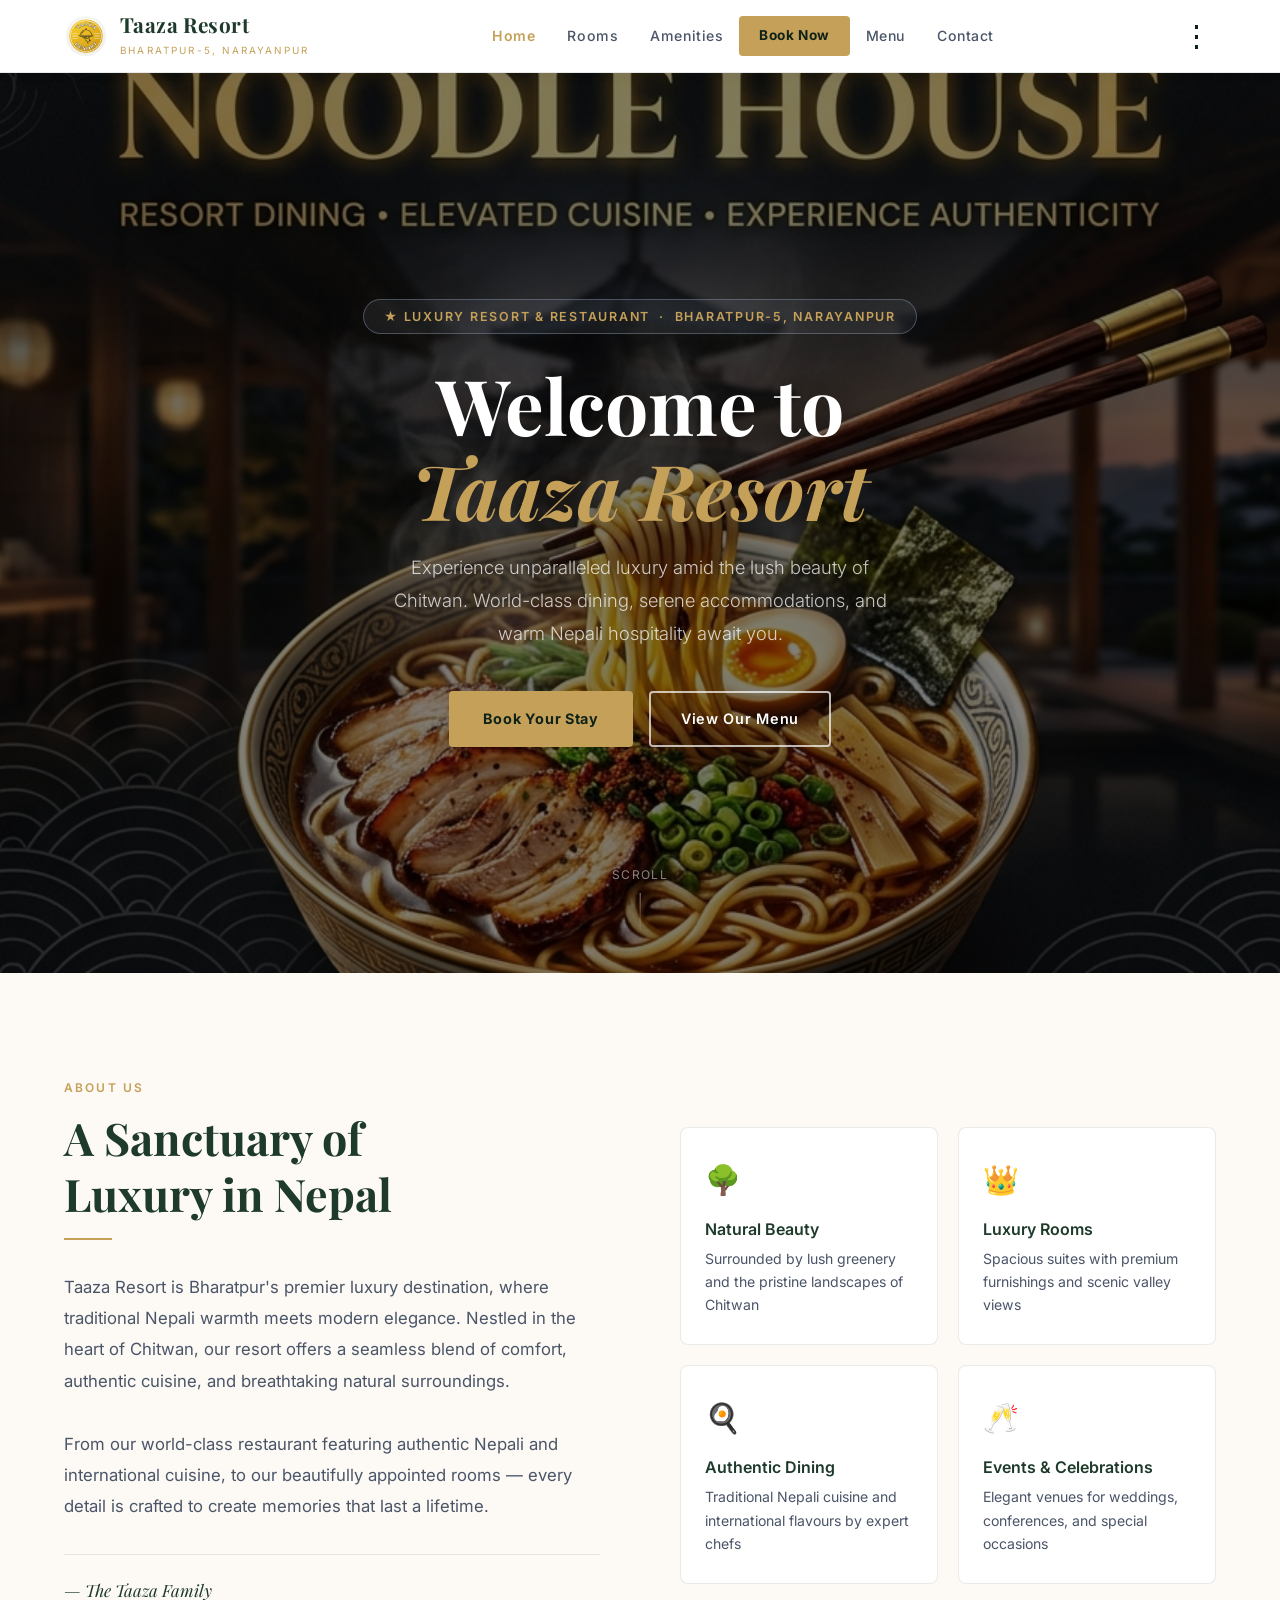
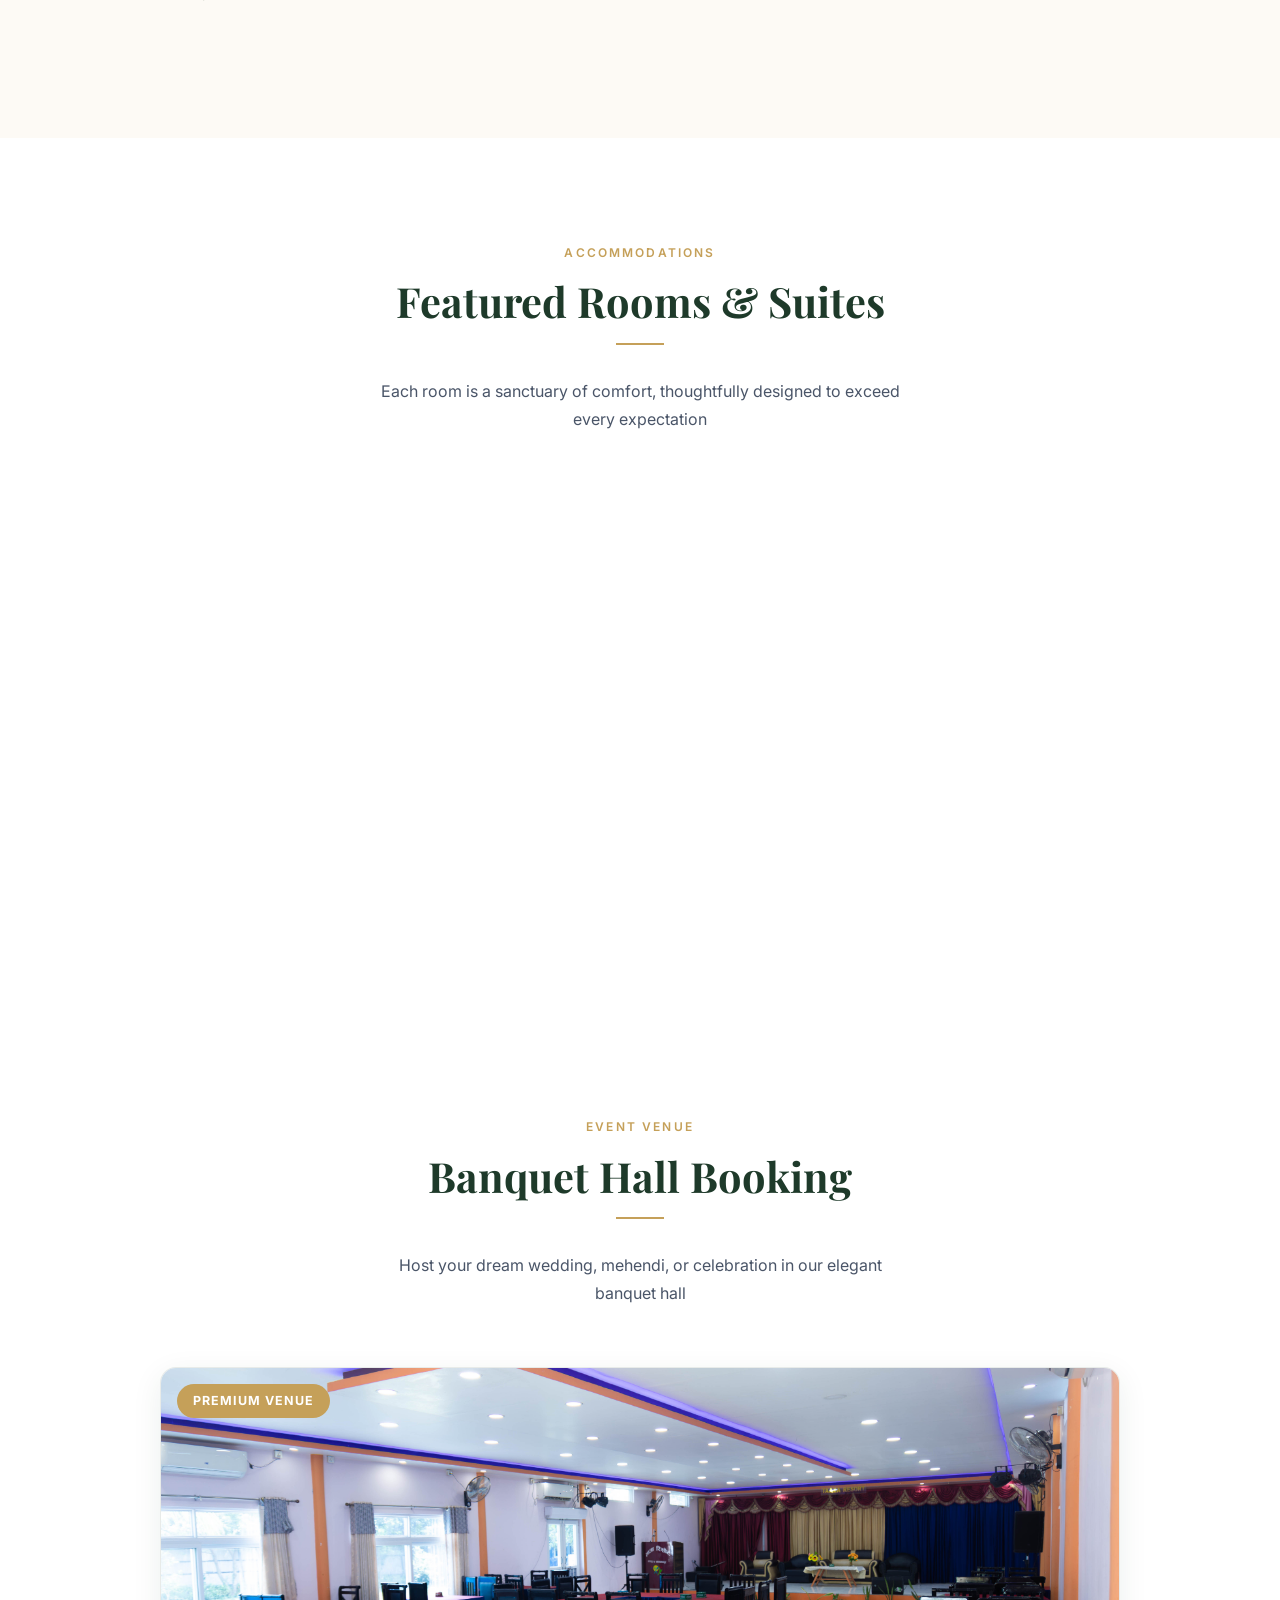
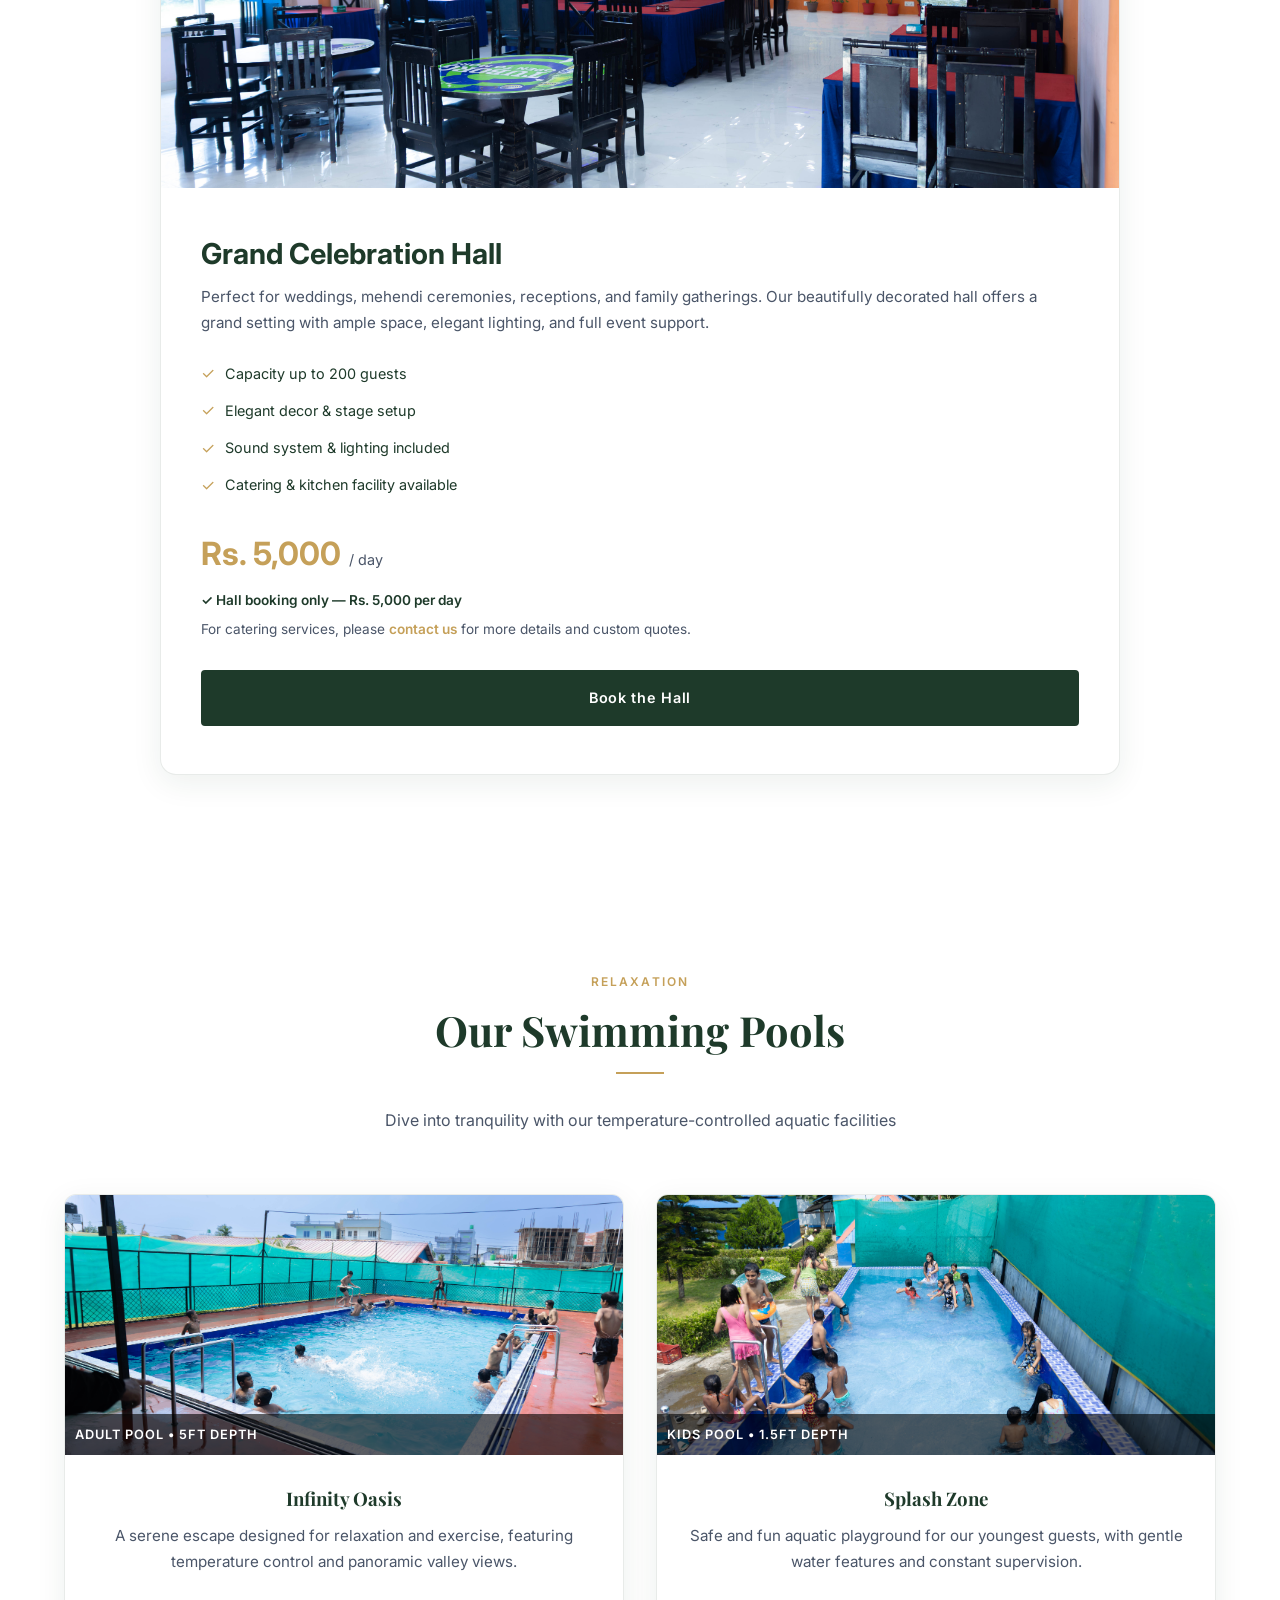
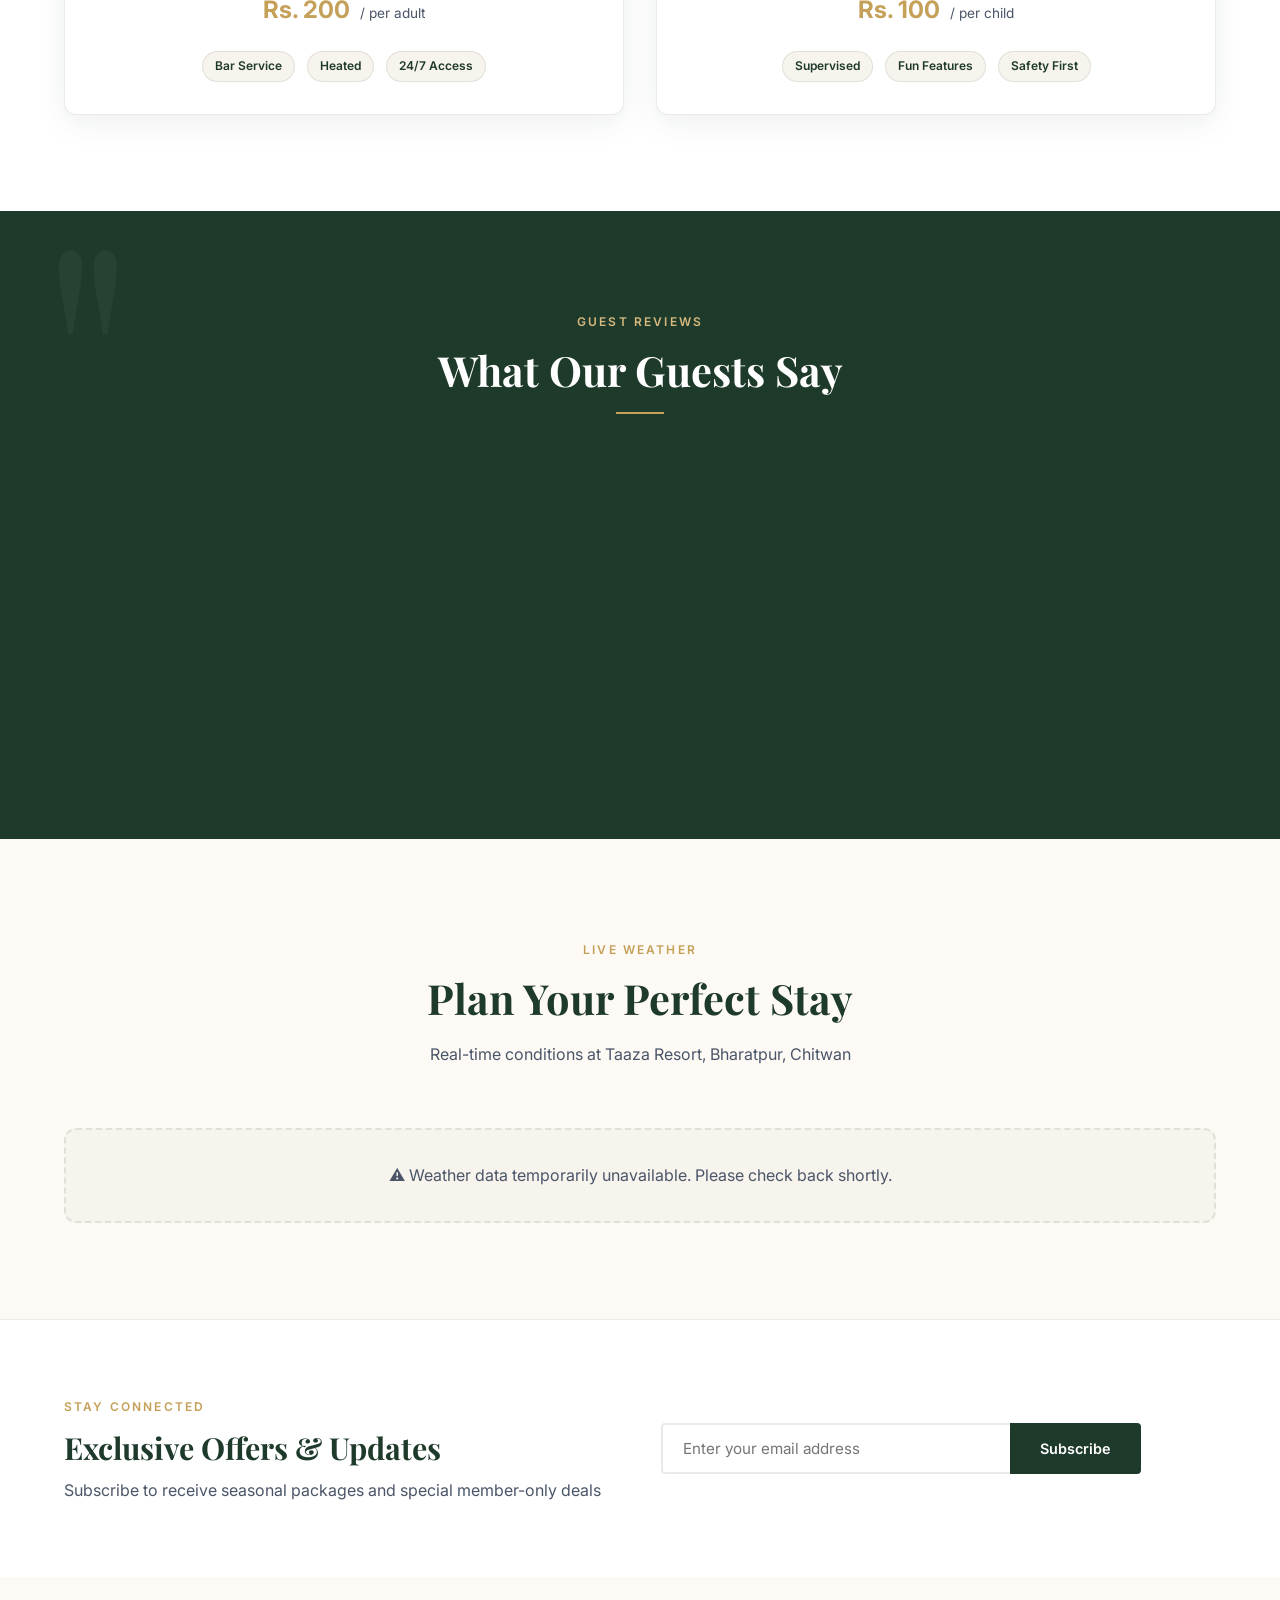
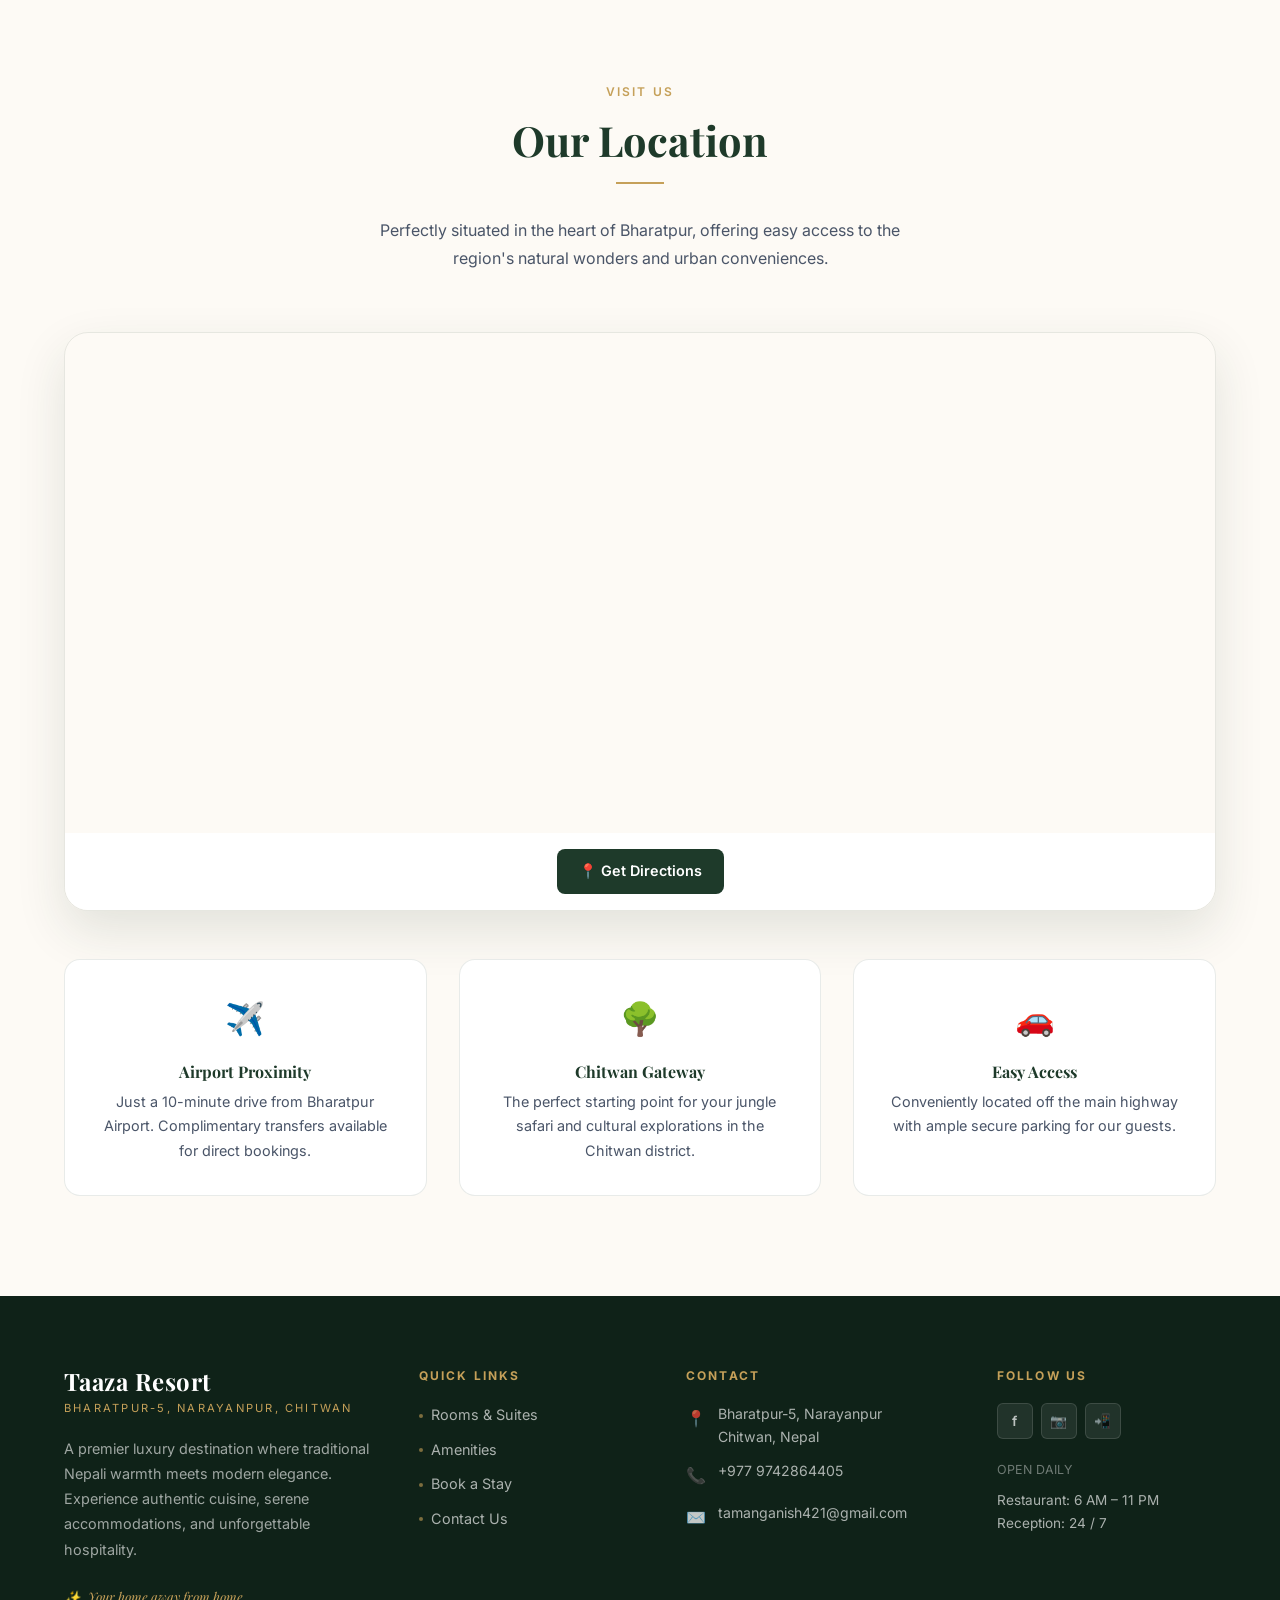
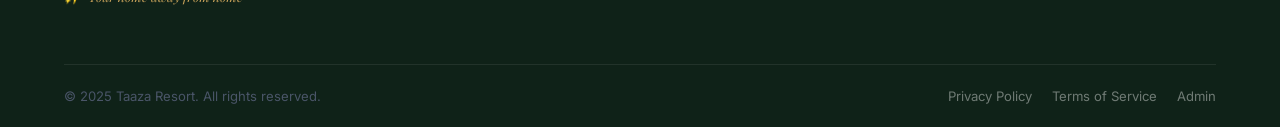
==== commit 471e7da0: "feat: remove online delivery, add room food ordering, add PAN to all bills - Removed all Online Deli" ====
--- a/index.html
+++ b/index.html
@@ -28,16 +28,12 @@
             <li><a href="rooms.html">Rooms</a></li>
             <li><a href="amenities.html">Amenities</a></li>
             <li class="nav-book"><a href="booking.html">Book Now</a></li>
-            <li><a href="delivery.html">Online Delivery</a></li>
             <li><a href="menu.html">Menu</a></li>
             <li><a href="contact.html">Contact</a></li>
             <li class="nav-admin-link"><a href="admin.html">&#x1F512; Admin</a></li>
         </ul>
 
         <div class="nav-dots-menu">
-            <a href="delivery.html" class="cart-nav-btn" id="cartNavBtn">
-                &#x1F6D2; <span class="cart-nav-count" id="cartNavCount">0</span>
-            </a>
             <button class="hamburger" id="hamburger" onclick="toggleMobileMenu()" aria-label="Menu">
                 <span></span>
                 <span></span>
@@ -49,7 +45,6 @@
                 <a href="index.html">&#x1F3E0; Home</a>
                 <a href="rooms.html">&#x1F6CF;&#xFE0F; Rooms &amp; Suites</a>
                 <a href="amenities.html">&#x2728; Amenities</a>
-                <a href="delivery.html">&#x1F6F5; Online Delivery</a>
                 <a href="menu.html">&#x1F374; Digital Menu</a>
                 <a href="contact.html">&#x1F4DE; Contact Us</a>
                 <div class="dropdown-divider"></div>
@@ -68,7 +63,7 @@
         <p>Experience unparalleled luxury amid the lush beauty of Chitwan. World-class dining, serene accommodations, and warm Nepali hospitality await you.</p>
         <div class="hero-cta">
             <a href="booking.html" class="btn-gold">Book Your Stay</a>
-            <a href="delivery.html" class="btn-outline">Order Food Online</a>
+            <a href="menu.html" class="btn-outline">View Our Menu</a>
         </div>
     </div>
     <div class="hero-scroll">Scroll</div>
@@ -350,7 +345,6 @@
                     <li><a href="rooms.html">Rooms &amp; Suites</a></li>
                     <li><a href="amenities.html">Amenities</a></li>
                     <li><a href="booking.html">Book a Stay</a></li>
-                    <li><a href="delivery.html">Online Delivery</a></li>
                     <li><a href="contact.html">Contact Us</a></li>
                 </ul>
             </div>
@@ -403,7 +397,7 @@
   <a href="index.html" class="active"><span class="mbn-icon">🏠</span>Home</a>
   <a href="rooms.html"><span class="mbn-icon">🛏️</span>Rooms</a>
   <a href="booking.html"><span class="mbn-icon">📅</span>Book</a>
-  <a href="delivery.html"><span class="mbn-icon">🛵</span>Order</a>
+  <a href="menu.html"><span class="mbn-icon">🍽️</span>Menu</a>
   <a href="contact.html"><span class="mbn-icon">📞</span>Contact</a>
 </nav>
 </body>
--- a/css/style.css
+++ b/css/style.css
@@ -675,6 +675,142 @@
 }
 
 /* ============================================================
+   BOOKING HERO HEADER
+   ============================================================ */
+.booking-hero-header {
+    background: linear-gradient(155deg, #091a11 0%, #142e1f 45%, #0c2016 100%);
+    padding: 108px 24px 80px;
+    text-align: center;
+    position: relative;
+    overflow: hidden;
+    border-bottom: 1px solid rgba(201,160,53,0.18);
+}
+.booking-hero-header::after {
+    content: '';
+    position: absolute;
+    bottom: 0; left: 0; right: 0;
+    height: 2px;
+    background: linear-gradient(90deg, transparent 0%, var(--accent) 35%, var(--gold) 65%, transparent 100%);
+}
+
+/* Decorative glowing orbs */
+.bhh-orb {
+    position: absolute;
+    border-radius: 50%;
+    pointer-events: none;
+}
+.bhh-orb-1 {
+    width: 420px; height: 420px;
+    top: -180px; left: -100px;
+    background: radial-gradient(circle, rgba(201,160,53,0.08) 0%, transparent 70%);
+}
+.bhh-orb-2 {
+    width: 340px; height: 340px;
+    top: -80px; right: -80px;
+    background: radial-gradient(circle, rgba(45,90,61,0.35) 0%, transparent 70%);
+}
+.bhh-orb-3 {
+    width: 260px; height: 260px;
+    bottom: -80px; left: 50%;
+    transform: translateX(-50%);
+    background: radial-gradient(circle, rgba(201,160,53,0.06) 0%, transparent 70%);
+}
+
+/* Trust badges */
+.bhh-trust-row {
+    display: flex;
+    justify-content: center;
+    flex-wrap: wrap;
+    gap: 10px;
+    margin-bottom: 22px;
+}
+.bhh-trust-badge {
+    font-size: 0.74rem;
+    font-weight: 600;
+    color: rgba(255,255,255,0.72);
+    background: rgba(255,255,255,0.06);
+    border: 1px solid rgba(255,255,255,0.13);
+    padding: 5px 16px;
+    border-radius: 20px;
+    letter-spacing: 0.02em;
+}
+
+/* Headline */
+.bhh-title {
+    font-family: 'Playfair Display', serif;
+    font-size: clamp(2rem, 5vw, 3.4rem);
+    color: #fff;
+    font-weight: 700;
+    margin: 0 0 14px;
+    line-height: 1.2;
+}
+.bhh-sub {
+    font-size: 1.05rem;
+    color: rgba(255,255,255,0.62);
+    max-width: 520px;
+    margin: 0 auto 40px;
+    line-height: 1.7;
+}
+
+/* Info bar */
+.bhh-info-bar {
+    display: flex;
+    justify-content: center;
+    align-items: center;
+    flex-wrap: wrap;
+    gap: 0;
+    background: rgba(255,255,255,0.05);
+    border: 1px solid rgba(255,255,255,0.1);
+    border-radius: 16px;
+    padding: 14px 10px;
+    max-width: 720px;
+    margin: 0 auto;
+    backdrop-filter: blur(6px);
+}
+.bhh-info-item {
+    display: flex;
+    align-items: center;
+    gap: 10px;
+    padding: 8px 22px;
+    flex: 1;
+    min-width: 140px;
+    justify-content: center;
+}
+.bhh-info-icon { font-size: 1.4rem; flex-shrink: 0; }
+.bhh-info-label {
+    font-size: 0.68rem;
+    font-weight: 700;
+    color: rgba(255,255,255,0.4);
+    text-transform: uppercase;
+    letter-spacing: 0.07em;
+    margin-bottom: 2px;
+}
+.bhh-info-val {
+    font-size: 0.85rem;
+    font-weight: 600;
+    color: #fff;
+}
+.bhh-info-sep {
+    width: 1px;
+    height: 40px;
+    background: rgba(255,255,255,0.1);
+    flex-shrink: 0;
+}
+
+@media (max-width: 640px) {
+    .booking-hero-header { padding: 88px 16px 56px; }
+    .bhh-info-bar { gap: 0; padding: 10px 4px; }
+    .bhh-info-item { padding: 8px 10px; min-width: 110px; }
+    .bhh-info-val  { font-size: 0.78rem; }
+    .bhh-info-sep  { display: none; }
+    .bhh-sub { font-size: 0.93rem; }
+}
+@media (max-width: 400px) {
+    .bhh-info-bar { flex-direction: column; align-items: flex-start; padding: 14px 18px; gap: 12px; }
+    .bhh-info-item { padding: 0; min-width: unset; justify-content: flex-start; }
+}
+
+/* ============================================================
    ABOUT SECTION
    ============================================================ */
 .about {
@@ -1438,9 +1574,9 @@
 .booking-container {
     background: var(--white);
     padding: 48px;
-    border-radius: 12px;
+    border-radius: 20px;
     border: 1px solid var(--border);
-    box-shadow: var(--shadow-md);
+    box-shadow: 0 24px 64px rgba(15,23,42,0.1);
     max-width: 820px;
     margin: 0 auto;
     overflow-x: hidden;
@@ -1454,17 +1590,70 @@
 .booking-container > p {
     font-size: 0.95rem;
     color: var(--mid);
-    margin-bottom: 32px;
+    margin-bottom: 28px;
 }
 
 .booking-form { margin-bottom: 0; }
 
+/* ── Form Sections ── */
+.bform-section {
+    background: var(--ivory);
+    border: 1px solid var(--border);
+    border-radius: 14px;
+    padding: 20px 22px;
+    margin-bottom: 14px;
+}
+.bform-section-header {
+    display: flex;
+    align-items: center;
+    gap: 10px;
+    margin-bottom: 18px;
+}
+.bform-step-num {
+    width: 26px; height: 26px; min-width: 26px;
+    border-radius: 50%;
+    background: var(--primary);
+    color: #fff;
+    font-size: 0.75rem;
+    font-weight: 800;
+    display: flex;
+    align-items: center;
+    justify-content: center;
+}
+.bform-step-title {
+    font-size: 0.82rem;
+    font-weight: 700;
+    color: var(--dark);
+    text-transform: uppercase;
+    letter-spacing: 0.06em;
+}
+.bform-hint {
+    font-size: 0.75rem;
+    font-weight: 400;
+    color: var(--mid);
+    text-transform: none;
+    letter-spacing: 0;
+}
+
+/* Pricing note inside section */
+.bform-price-note {
+    margin-top: 12px;
+    font-size: 0.8rem;
+    color: var(--primary);
+    background: rgba(51,94,51,0.06);
+    border-radius: 8px;
+    padding: 8px 12px;
+    font-weight: 500;
+}
+
+/* ── Form Layout ── */
 .form-row {
     display: grid;
     grid-template-columns: repeat(auto-fit, minmax(220px, 1fr));
-    gap: 20px;
-    margin-bottom: 20px;
-}
+    gap: 16px;
+    margin-bottom: 16px;
+}
+.form-row:last-child { margin-bottom: 0; }
 
 .form-group {
     display: flex;
@@ -1474,31 +1663,88 @@
     font-family: 'Inter', sans-serif;
     font-size: 0.82rem;
     font-weight: 600;
-    letter-spacing: 0.04em;
-    text-transform: uppercase;
-    color: var(--green);
-    margin-bottom: 8px;
+    color: var(--dark);
+    margin-bottom: 7px;
+    display: flex;
+    align-items: center;
+    gap: 5px;
 }
 .form-group input,
 .form-group select,
 .form-group textarea {
-    padding: 12px 16px;
-    border: 1.5px solid var(--border);
-    border-radius: 6px;
+    padding: 12px 14px;
+    border: 2px solid transparent;
+    border-radius: 10px;
     font-family: 'Inter', sans-serif;
     font-size: 0.95rem;
     color: var(--dark);
     background: var(--white);
-    transition: border-color var(--transition);
+    box-shadow: 0 0 0 1.5px var(--border);
+    transition: box-shadow 0.2s, border-color 0.2s;
     outline: none;
 }
 .form-group input:focus,
 .form-group select:focus,
 .form-group textarea:focus {
-    border-color: var(--primary);
-    box-shadow: 0 0 0 3px rgba(51,65,85,0.08);
+    box-shadow: 0 0 0 2.5px var(--accent);
+    border-color: transparent;
 }
 .form-group textarea { resize: vertical; min-height: 100px; }
+
+/* ── Live Price Preview ── */
+.bform-price-preview {
+    background: linear-gradient(135deg, #1c3d2a 0%, #2d5a3d 100%);
+    border-radius: 14px;
+    padding: 18px 22px;
+    margin-bottom: 14px;
+    animation: fadeInUp 0.3s ease both;
+}
+.bpp-label {
+    font-size: 0.72rem;
+    font-weight: 700;
+    letter-spacing: 0.09em;
+    text-transform: uppercase;
+    color: rgba(255,255,255,0.5);
+    margin-bottom: 12px;
+}
+.bpp-rows { display: flex; flex-direction: column; gap: 0; }
+.bpp-row {
+    display: flex;
+    justify-content: space-between;
+    align-items: center;
+    padding: 7px 0;
+    border-bottom: 1px solid rgba(255,255,255,0.07);
+    font-size: 0.87rem;
+    color: rgba(255,255,255,0.65);
+}
+.bpp-row strong { color: #fff; font-weight: 600; }
+.bpp-total {
+    border-bottom: none !important;
+    margin-top: 6px;
+    padding-top: 10px;
+    border-top: 1px solid rgba(255,255,255,0.15) !important;
+}
+.bpp-total span { color: #fff; font-weight: 700; font-size: 0.9rem; }
+.bpp-total strong { font-size: 1.2rem; color: var(--accent); font-weight: 800; }
+.bpp-advance-note {
+    font-size: 0.73rem;
+    color: rgba(255,255,255,0.4);
+    margin-top: 10px;
+    text-align: center;
+    border-top: 1px solid rgba(255,255,255,0.07);
+    padding-top: 10px;
+}
+
+/* ── Submit Button ── */
+.bform-submit-btn {
+    width: 100%;
+    padding: 16px;
+    font-size: 1rem;
+    font-weight: 700;
+    border-radius: 12px;
+    margin-top: 4px;
+    letter-spacing: 0.02em;
+}
 
 .booking-form button {
     background: var(--green);
@@ -1884,6 +2130,27 @@
     font-size: 0.83rem;
     color: var(--mid);
     margin: 0;
+}
+.method-esewa { text-align: center; padding: 20px 16px; }
+.method-qr-wrap {
+    background: #fff;
+    border-radius: 8px;
+    padding: 10px;
+    display: inline-block;
+    margin: 8px 0;
+    border: 1px solid var(--border);
+}
+.method-qr-img {
+    width: 130px;
+    height: 130px;
+    object-fit: contain;
+    display: block;
+}
+.method-qr-account {
+    font-size: 0.82rem;
+    color: var(--dark);
+    margin: 4px 0 0;
+    line-height: 1.5;
 }
 
 /* FAQ */
@@ -3843,6 +4110,226 @@
     margin-top: 12px;
     padding-top: 12px;
     font-size: 1.2rem;
+}
+
+/* ===== BOOKING RESULT REDESIGN ===== */
+.bres-confirm-banner {
+    display: flex;
+    align-items: center;
+    gap: 16px;
+    background: linear-gradient(135deg, #f0fdf4, #dcfce7);
+    border: 1px solid #86efac;
+    border-radius: 12px;
+    padding: 18px 20px;
+    margin-bottom: 20px;
+}
+.bres-check-circle {
+    width: 48px;
+    height: 48px;
+    min-width: 48px;
+    border-radius: 50%;
+    background: #22c55e;
+    color: #fff;
+    font-size: 1.4rem;
+    font-weight: 800;
+    display: flex;
+    align-items: center;
+    justify-content: center;
+    box-shadow: 0 4px 12px rgba(34,197,94,0.35);
+}
+.bres-confirm-text h3 { margin: 0 0 4px; font-size: 1.05rem; color: #14532d; }
+.bres-confirm-text p  { margin: 0; font-size: 0.87rem; color: #166534; line-height: 1.5; }
+
+.bres-cta-block { margin-top: 20px; }
+.bres-cta-btn   { width: 100%; padding: 15px; font-size: 1rem; font-weight: 700; border-radius: 12px; }
+.bres-perks {
+    display: flex;
+    flex-wrap: wrap;
+    gap: 6px 18px;
+    margin-top: 12px;
+    font-size: 0.8rem;
+    color: var(--mid);
+    justify-content: center;
+}
+.bres-perks span { display: flex; align-items: center; gap: 4px; }
+
+/* ===== ADVANCE BOOKING MODAL ===== */
+.adv-bm-overlay {
+    position: fixed;
+    inset: 0;
+    background: rgba(0,0,0,0.6);
+    z-index: 1200;
+    display: flex;
+    align-items: center;
+    justify-content: center;
+    padding: 16px;
+    backdrop-filter: blur(3px);
+}
+.adv-bm-box {
+    background: #fff;
+    border-radius: 20px;
+    max-width: 480px;
+    width: 100%;
+    max-height: 92vh;
+    overflow-y: auto;
+    box-shadow: 0 32px 80px rgba(0,0,0,0.28);
+    animation: fadeInUp 0.3s ease both;
+}
+.adv-bm-header {
+    display: flex;
+    justify-content: space-between;
+    align-items: flex-start;
+    padding: 22px 24px 16px;
+    border-bottom: 1px solid var(--border);
+    position: sticky;
+    top: 0;
+    background: #fff;
+    z-index: 1;
+    border-radius: 20px 20px 0 0;
+}
+.adv-bm-badge {
+    font-size: 0.68rem;
+    font-weight: 800;
+    letter-spacing: 0.1em;
+    color: var(--accent);
+    background: var(--cream);
+    padding: 2px 10px;
+    border-radius: 20px;
+    display: inline-block;
+    margin-bottom: 6px;
+}
+.adv-bm-title { margin: 0; font-size: 1.1rem; font-weight: 800; color: var(--dark); }
+.adv-bm-close {
+    background: #f3f4f6;
+    border: none;
+    border-radius: 50%;
+    width: 36px;
+    height: 36px;
+    min-width: 36px;
+    font-size: 1rem;
+    cursor: pointer;
+    color: var(--mid);
+    display: flex;
+    align-items: center;
+    justify-content: center;
+    transition: background 0.2s;
+}
+.adv-bm-close:hover { background: #e5e7eb; color: var(--dark); }
+
+/* Recap table */
+.adv-bm-recap { padding: 16px 24px; background: var(--ivory); }
+.adv-bm-recap-row {
+    display: flex;
+    justify-content: space-between;
+    align-items: center;
+    padding: 7px 0;
+    border-bottom: 1px dashed rgba(0,0,0,0.06);
+    font-size: 0.87rem;
+}
+.adv-bm-recap-row:last-child { border-bottom: none; }
+.adv-bm-recap-row span { color: var(--mid); }
+.adv-bm-recap-row strong { color: var(--dark); font-weight: 600; text-align: right; max-width: 60%; }
+.adv-bm-recap-total { margin-top: 6px; padding-top: 10px !important; border-top: 2px solid var(--primary-deep) !important; border-bottom: none !important; }
+.adv-bm-recap-total span { color: var(--dark); font-weight: 700; font-size: 0.95rem; }
+.adv-bm-recap-total strong { color: var(--primary-deep); font-size: 1.1rem; font-weight: 800; }
+
+/* Deposit amount bar */
+.adv-bm-amount-bar {
+    display: flex;
+    justify-content: space-between;
+    align-items: center;
+    padding: 14px 24px;
+    background: linear-gradient(90deg, #f0fdf4, #ecfdf5);
+    border-top: 1px solid #86efac;
+    border-bottom: 1px solid #86efac;
+}
+.adv-bm-amount-label { font-size: 0.78rem; color: #166534; font-weight: 600; margin-bottom: 2px; }
+.adv-bm-amount-val   { font-size: 1.45rem; font-weight: 800; color: #14532d; }
+.adv-bm-amount-tag   { font-size: 0.75rem; font-weight: 700; background: #22c55e; color: #fff; padding: 4px 12px; border-radius: 20px; white-space: nowrap; }
+
+/* Sections */
+.adv-bm-section { padding: 18px 24px; border-bottom: 1px solid var(--border); }
+.adv-bm-section-label { font-size: 0.78rem; font-weight: 700; color: var(--mid); text-transform: uppercase; letter-spacing: 0.07em; margin-bottom: 14px; }
+
+/* Payment tabs */
+.adv-bm-tabs { display: flex; gap: 10px; margin-bottom: 16px; }
+.adv-bm-tab {
+    flex: 1;
+    padding: 10px 12px;
+    border: 2px solid var(--border);
+    background: #fff;
+    border-radius: 10px;
+    font-weight: 600;
+    font-size: 0.9rem;
+    cursor: pointer;
+    font-family: inherit;
+    display: flex;
+    align-items: center;
+    justify-content: center;
+    gap: 8px;
+    transition: all 0.2s;
+    color: var(--mid);
+}
+.adv-bm-tab.active { border-color: var(--accent); background: var(--cream); color: var(--dark); }
+.adv-bm-tab-dot { width: 10px; height: 10px; border-radius: 50%; display: inline-block; }
+
+/* QR */
+.adv-bm-qr-wrap { text-align: center; padding: 8px 0; }
+.adv-bm-qr-img {
+    max-width: 180px;
+    width: 100%;
+    border-radius: 12px;
+    border: 2px solid var(--border);
+    display: block;
+    margin: 0 auto 10px;
+}
+.adv-bm-qr-placeholder {
+    max-width: 180px;
+    height: 160px;
+    border-radius: 12px;
+    border: 2px dashed var(--border);
+    display: none;
+    flex-direction: column;
+    align-items: center;
+    justify-content: center;
+    margin: 0 auto 10px;
+    font-size: 0.85rem;
+    color: var(--mid);
+    font-weight: 600;
+    background: var(--cream);
+}
+.adv-bm-qr-placeholder span { font-size: 0.7rem; font-weight: 400; margin-top: 4px; opacity: 0.65; }
+.adv-bm-account { font-size: 0.88rem; color: var(--mid); margin: 0; }
+.adv-bm-account strong { color: var(--dark); }
+
+/* Upload dropzone */
+.adv-bm-dropzone {
+    display: block;
+    border: 2px dashed var(--border);
+    border-radius: 12px;
+    padding: 22px 16px;
+    text-align: center;
+    cursor: pointer;
+    background: var(--cream);
+    transition: all 0.2s;
+}
+.adv-bm-dropzone:hover { border-color: var(--accent); background: #fffbf0; }
+.adv-bm-dropzone-icon { font-size: 1.6rem; margin-bottom: 6px; }
+.adv-bm-dropzone-text { font-size: 0.9rem; font-weight: 600; color: var(--dark); margin-bottom: 4px; }
+.adv-bm-dropzone-hint { font-size: 0.76rem; color: var(--mid); }
+.adv-bm-file-chosen   { margin-top: 10px; font-size: 0.83rem; color: #166534; font-weight: 600; }
+
+/* Footer */
+.adv-bm-footer { padding: 20px 24px 24px; }
+.adv-bm-confirm-btn  { width: 100%; padding: 16px; font-size: 1rem; font-weight: 700; border-radius: 12px; }
+.adv-bm-footer-note  { text-align: center; font-size: 0.78rem; color: var(--mid); margin: 12px 0 0; }
+
+@media (max-width: 520px) {
+    .adv-bm-overlay { padding: 0; align-items: flex-end; }
+    .adv-bm-box     { border-radius: 20px 20px 0 0; max-height: 95vh; }
+    .adv-bm-header  { border-radius: 20px 20px 0 0; }
+    .bres-confirm-banner { flex-direction: column; text-align: center; }
+    .bres-perks { justify-content: center; }
 }
 
 /* =============================================================
@@ -5231,7 +5718,7 @@
     .booking-container h2 { font-size: 1.15rem; }
     .booking-container p  { font-size: 0.84rem; }
     .booking-form input,
-    .booking-form select  { padding: 9px 12px; font-size: 0.86rem; }
+    .booking-form select  { padding: 9px 12px; font-size: 1rem; }
     /* Force single-column form rows on small phones */
     .form-row             { grid-template-columns: 1fr !important; gap: 14px; }
     /* Keep adv QR grid single-column to prevent horizontal overflow */
@@ -6097,48 +6584,23 @@
 .blw-apply-btn { padding: 6px 14px; background: #22c55e; color: #fff; border: none; border-radius: 8px; font-size: 0.82rem; font-weight: 600; cursor: pointer; font-family: inherit; }
 .blw-applied { font-size: 0.82rem; color: #166534; font-weight: 700; }
 
-/* ====================================================
-   COUPONS & DISCOUNTS
-   ==================================================== */
-.booking-coupon-row { display: flex; gap: 10px; align-items: stretch; }
-.booking-coupon-row input { flex: 1; text-transform: uppercase; letter-spacing: 0.07em; font-weight: 600; }
-.coupon-apply-btn { padding: 0 18px; background: var(--accent); color: var(--dark); border: none; border-radius: 8px; font-size: 0.85rem; font-weight: 700; cursor: pointer; font-family: inherit; white-space: nowrap; transition: var(--transition); }
-.coupon-apply-btn:hover { background: #b8943f; color: #fff; }
-.coupon-feedback { font-size: 0.81rem; margin-top: 5px; min-height: 18px; }
-.coupon-feedback.ok  { color: #166534; font-weight: 600; }
-.coupon-feedback.err { color: #dc2626; }
-.coupon-discount-line {
-    display: flex; justify-content: space-between; padding: 9px 14px;
-    background: #f0fdf4; border-radius: 9px; margin-top: 10px;
-    font-size: 0.88rem; font-weight: 700; color: #166534;
-    border: 1px solid #86efac;
-}
-
-.coupon-grid { display: grid; grid-template-columns: repeat(auto-fill, minmax(300px, 1fr)); gap: 16px; margin-top: 16px; }
-.coupon-card { border: 2px dashed var(--accent); border-radius: 14px; overflow: hidden; transition: var(--transition); background: var(--ivory); }
-.coupon-card:hover { box-shadow: var(--shadow-lg); border-style: solid; }
-.coupon-card.coup-inactive-card { border-color: var(--border); opacity: 0.6; }
-.coupon-card-top { background: linear-gradient(135deg, var(--primary), #2d5a3d); padding: 16px 18px; color: #fff; }
-.coupon-code-text { font-size: 1.25rem; font-weight: 800; letter-spacing: 0.1em; font-family: 'Courier New', monospace; color: var(--accent); }
-.coupon-name-text { font-size: 0.8rem; color: rgba(255,255,255,0.72); margin-top: 3px; }
-.coupon-value-pill { display: inline-block; padding: 3px 12px; border-radius: 20px; background: var(--accent); color: var(--dark); font-size: 0.85rem; font-weight: 800; margin-top: 8px; }
-.coupon-card-body { padding: 14px 18px; }
-.coupon-info-row { font-size: 0.81rem; color: var(--mid); margin-bottom: 5px; display: flex; gap: 6px; }
-.coupon-info-row strong { color: var(--dark); }
-.coup-uses-bar-bg { height: 5px; background: var(--border); border-radius: 20px; overflow: hidden; margin: 8px 0 3px; }
-.coup-uses-bar-fill { height: 100%; background: var(--accent); border-radius: 20px; }
-.coupon-card-footer { display: flex; justify-content: space-between; align-items: center; padding: 10px 18px; border-top: 1px solid var(--border); gap: 8px; flex-wrap: wrap; }
-.coup-status-badge { font-size: 0.72rem; font-weight: 700; text-transform: uppercase; letter-spacing: 0.05em; padding: 3px 10px; border-radius: 20px; }
-.csb-active   { background: #dcfce7; color: #166534; }
-.csb-inactive { background: #f1f5f9; color: #64748b; }
-.csb-expired  { background: #fee2e2; color: #991b1b; }
-.coup-act-btn { padding: 5px 12px; border-radius: 8px; font-size: 0.78rem; font-weight: 600; border: none; cursor: pointer; font-family: inherit; }
-.coup-toggle-btn { background: #fef9c3; color: #854d0e; }
-.coup-delete-btn { background: #fee2e2; color: #991b1b; }
-
-.coupon-modal-overlay { position: fixed; inset: 0; background: rgba(0,0,0,0.5); z-index: 1100; display: flex; align-items: center; justify-content: center; padding: 16px; }
-.coupon-modal-box { background: #fff; border-radius: 16px; width: 100%; max-width: 500px; max-height: 90vh; overflow-y: auto; padding: 28px 30px; }
-
+
+/* ── Prevent iOS auto-zoom: all inputs must be ≥ 16px on touch devices ── */
+@media (hover: none) and (pointer: coarse) {
+    input,
+    input[type="text"],
+    input[type="email"],
+    input[type="tel"],
+    input[type="date"],
+    input[type="number"],
+    input[type="password"],
+    input[type="search"],
+    input[type="month"],
+    select,
+    textarea {
+        font-size: 16px !important;
+    }
+}
 /* ====================================================
    AUDIT LOG
    ==================================================== */
@@ -6224,7 +6686,6 @@
 
 @media (max-width: 640px) {
     .loyalty-guest-grid { grid-template-columns: 1fr; }
-    .coupon-grid { grid-template-columns: 1fr; }
     .booking-loyalty-widget { flex-direction: column; }
     .rev-bar-row { font-size: 0.7rem; }
     .review-stats-bar { flex-direction: column; gap: 14px; }
@@ -6719,9 +7180,7 @@
         margin-top: 8px;
     }
     .booking-container { padding: 24px 16px; }
-    .booking-coupon-row { flex-direction: column; gap: 8px; }
-    .booking-coupon-row input  { width: 100%; }
-    .booking-coupon-row .coupon-apply-btn { width: 100%; min-height: 44px; }
+    .bform-section     { padding: 16px 14px; }
 
     /* ---- Room result cards: stack actions ---- */
     .room-card .room-actions,
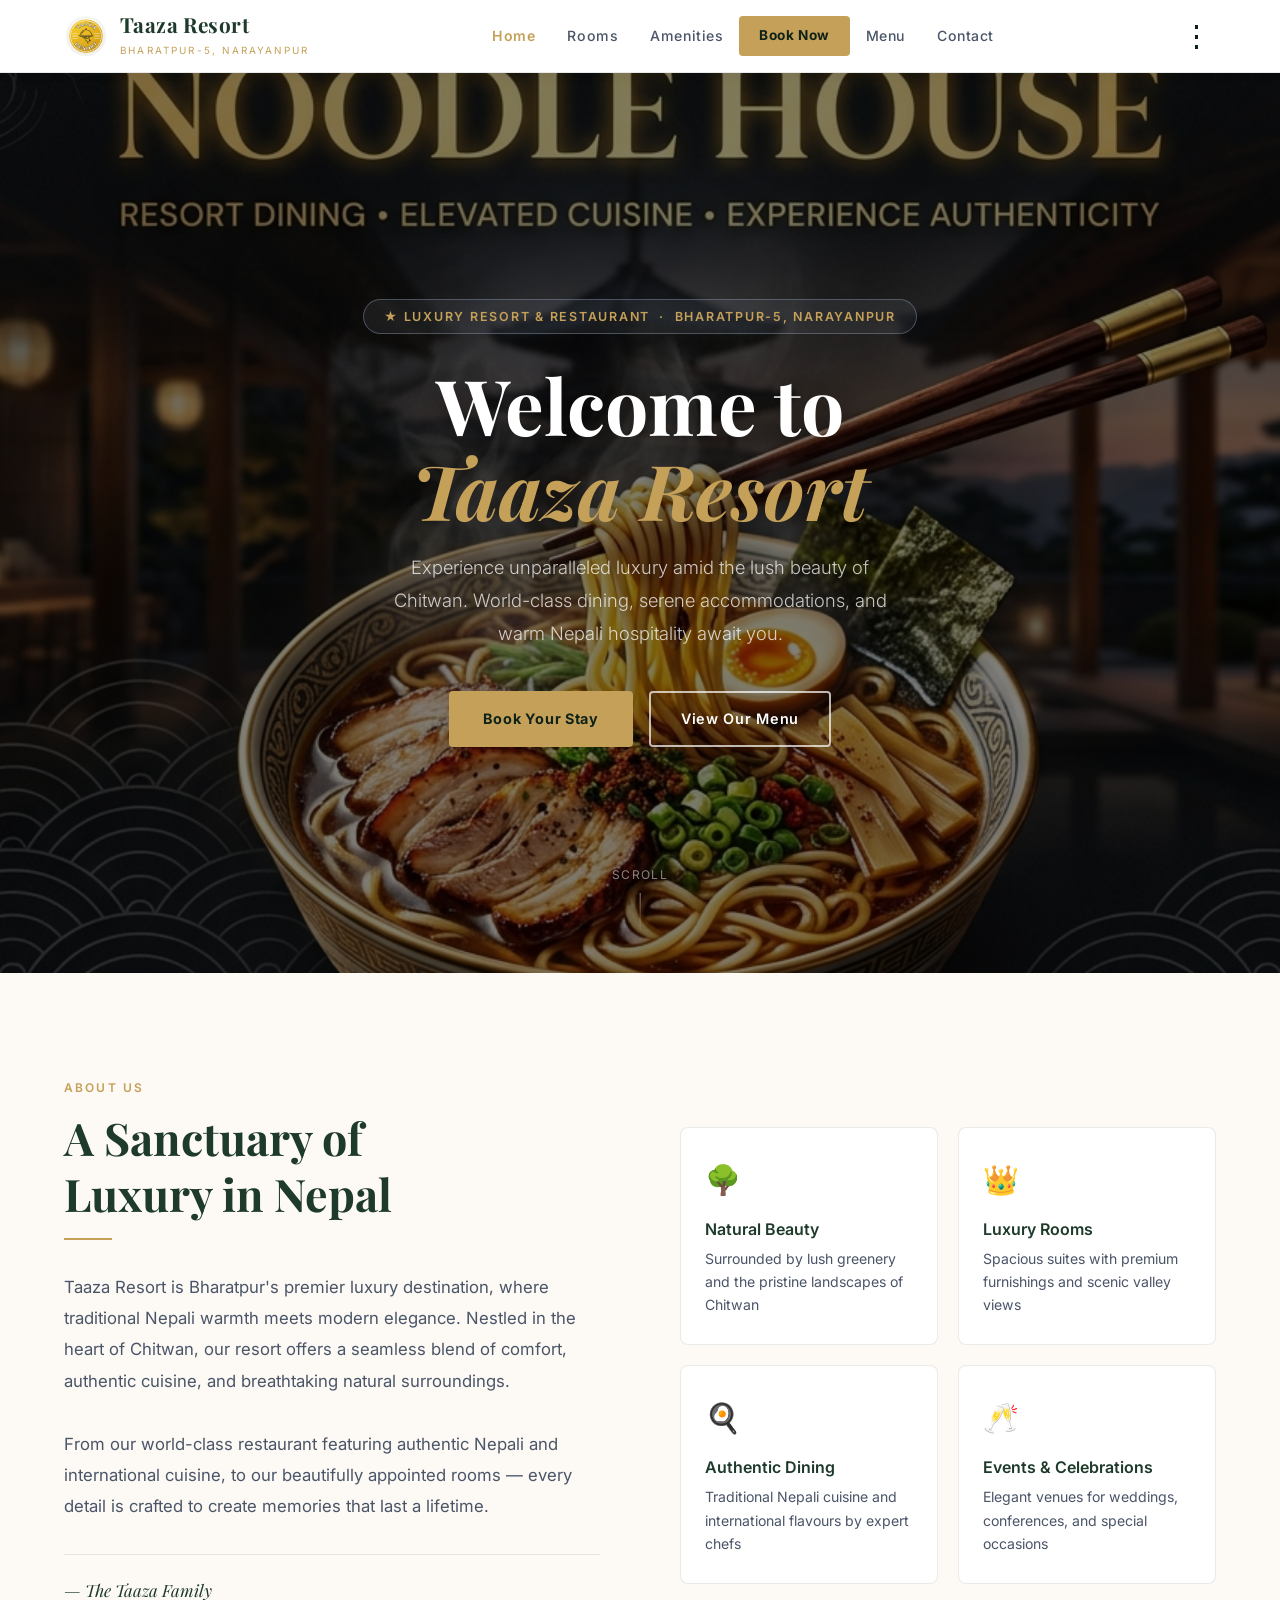
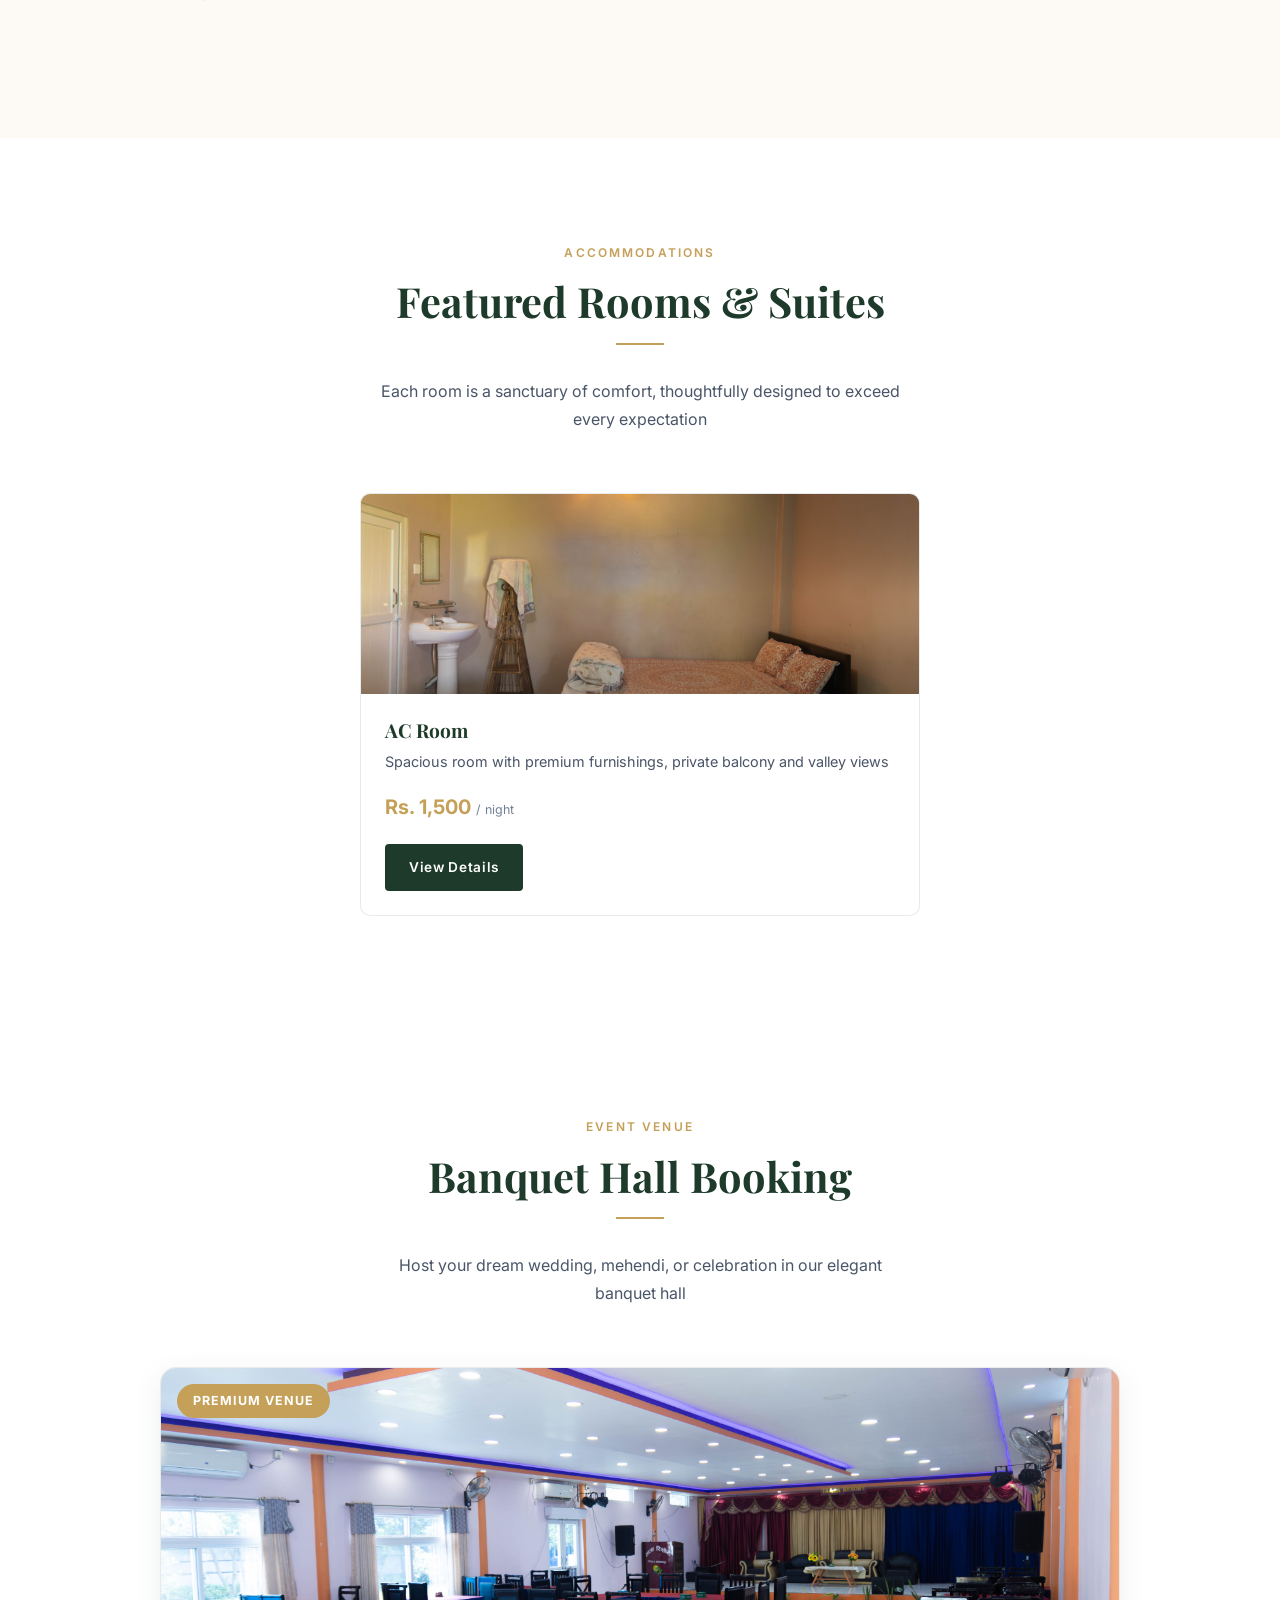
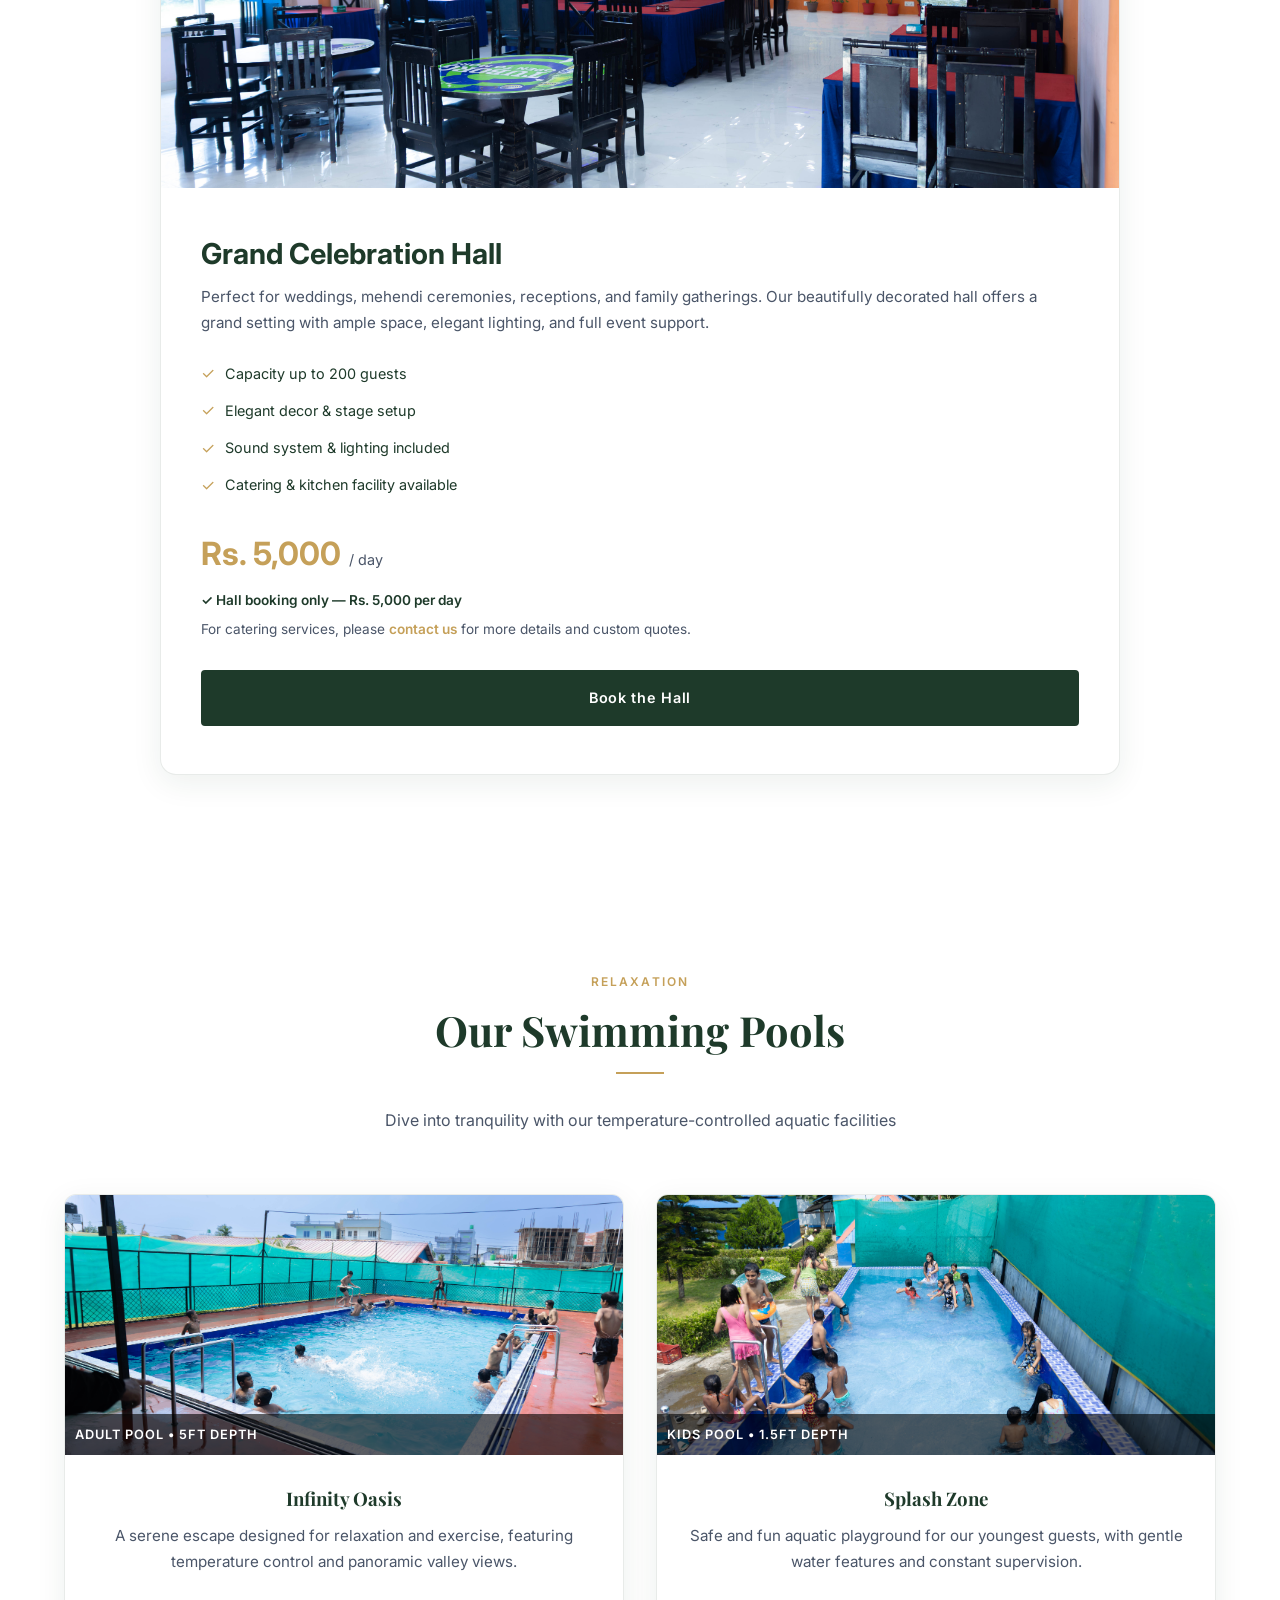
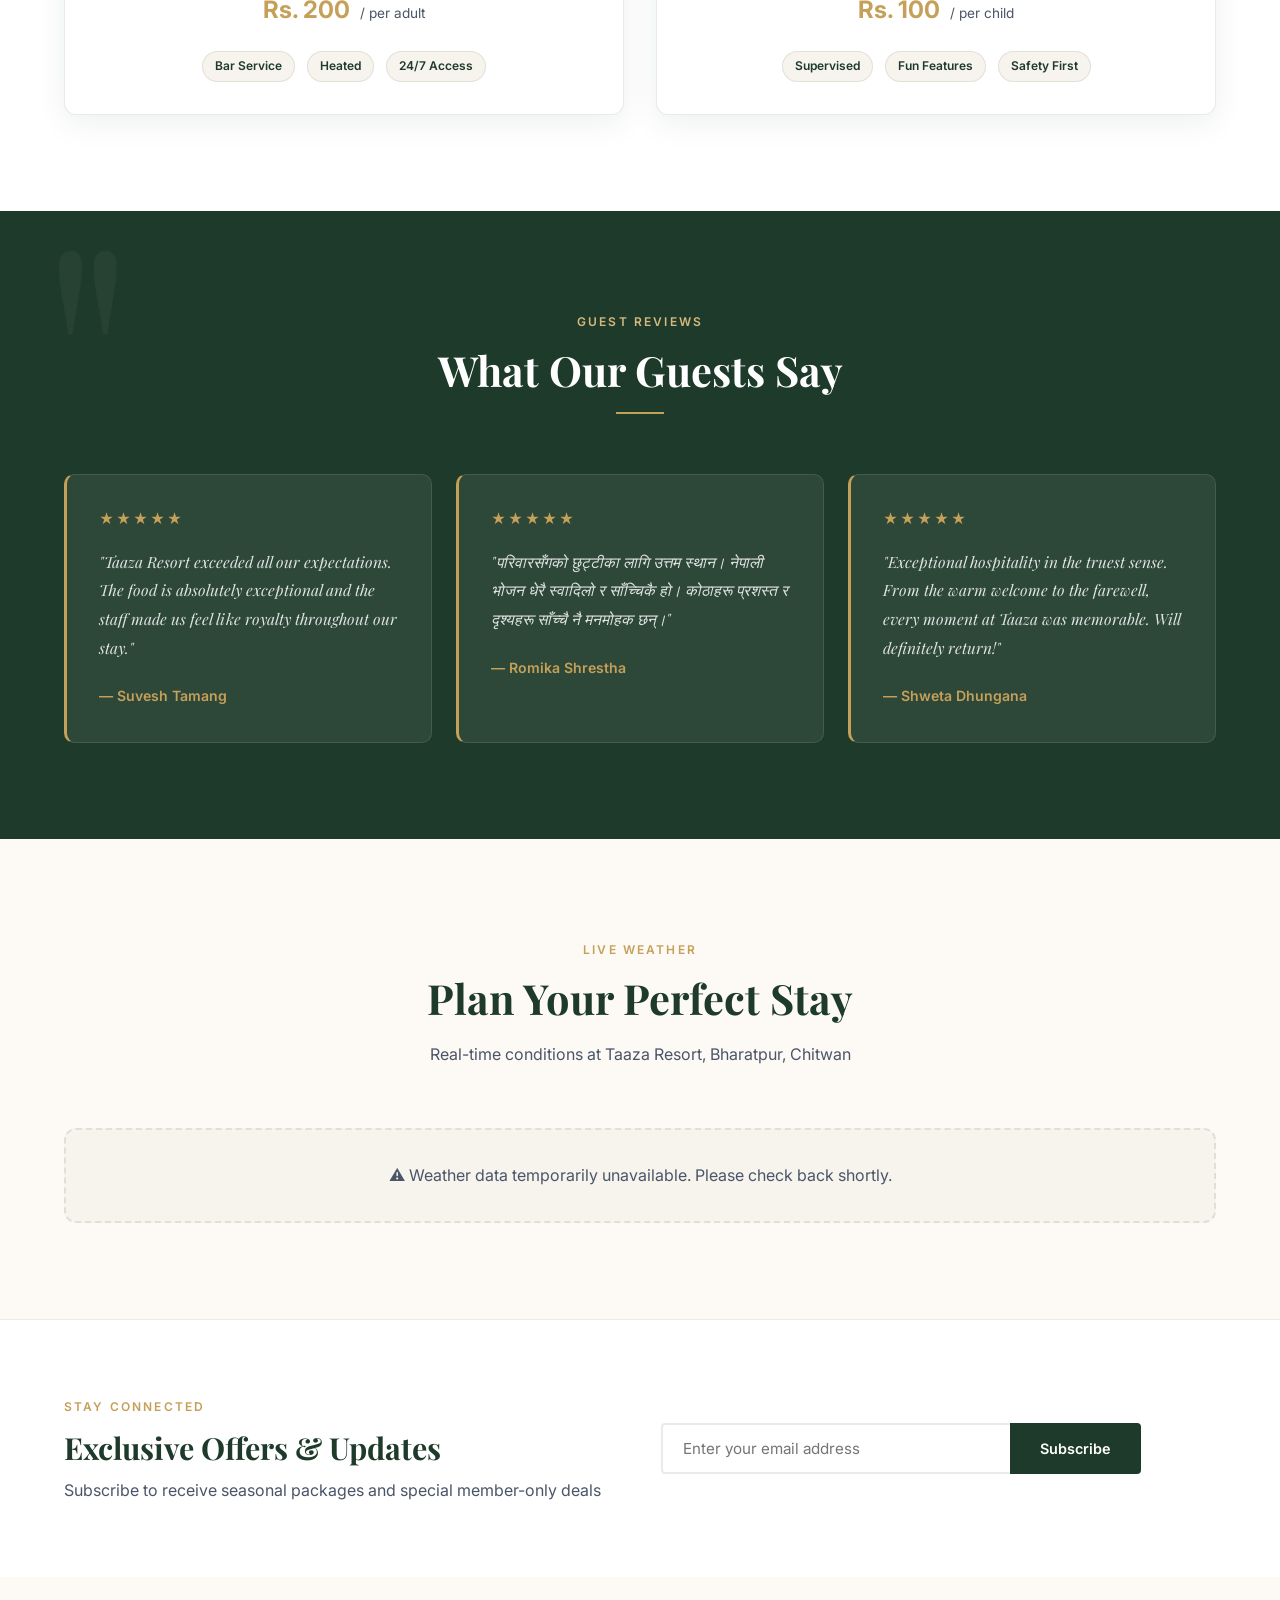
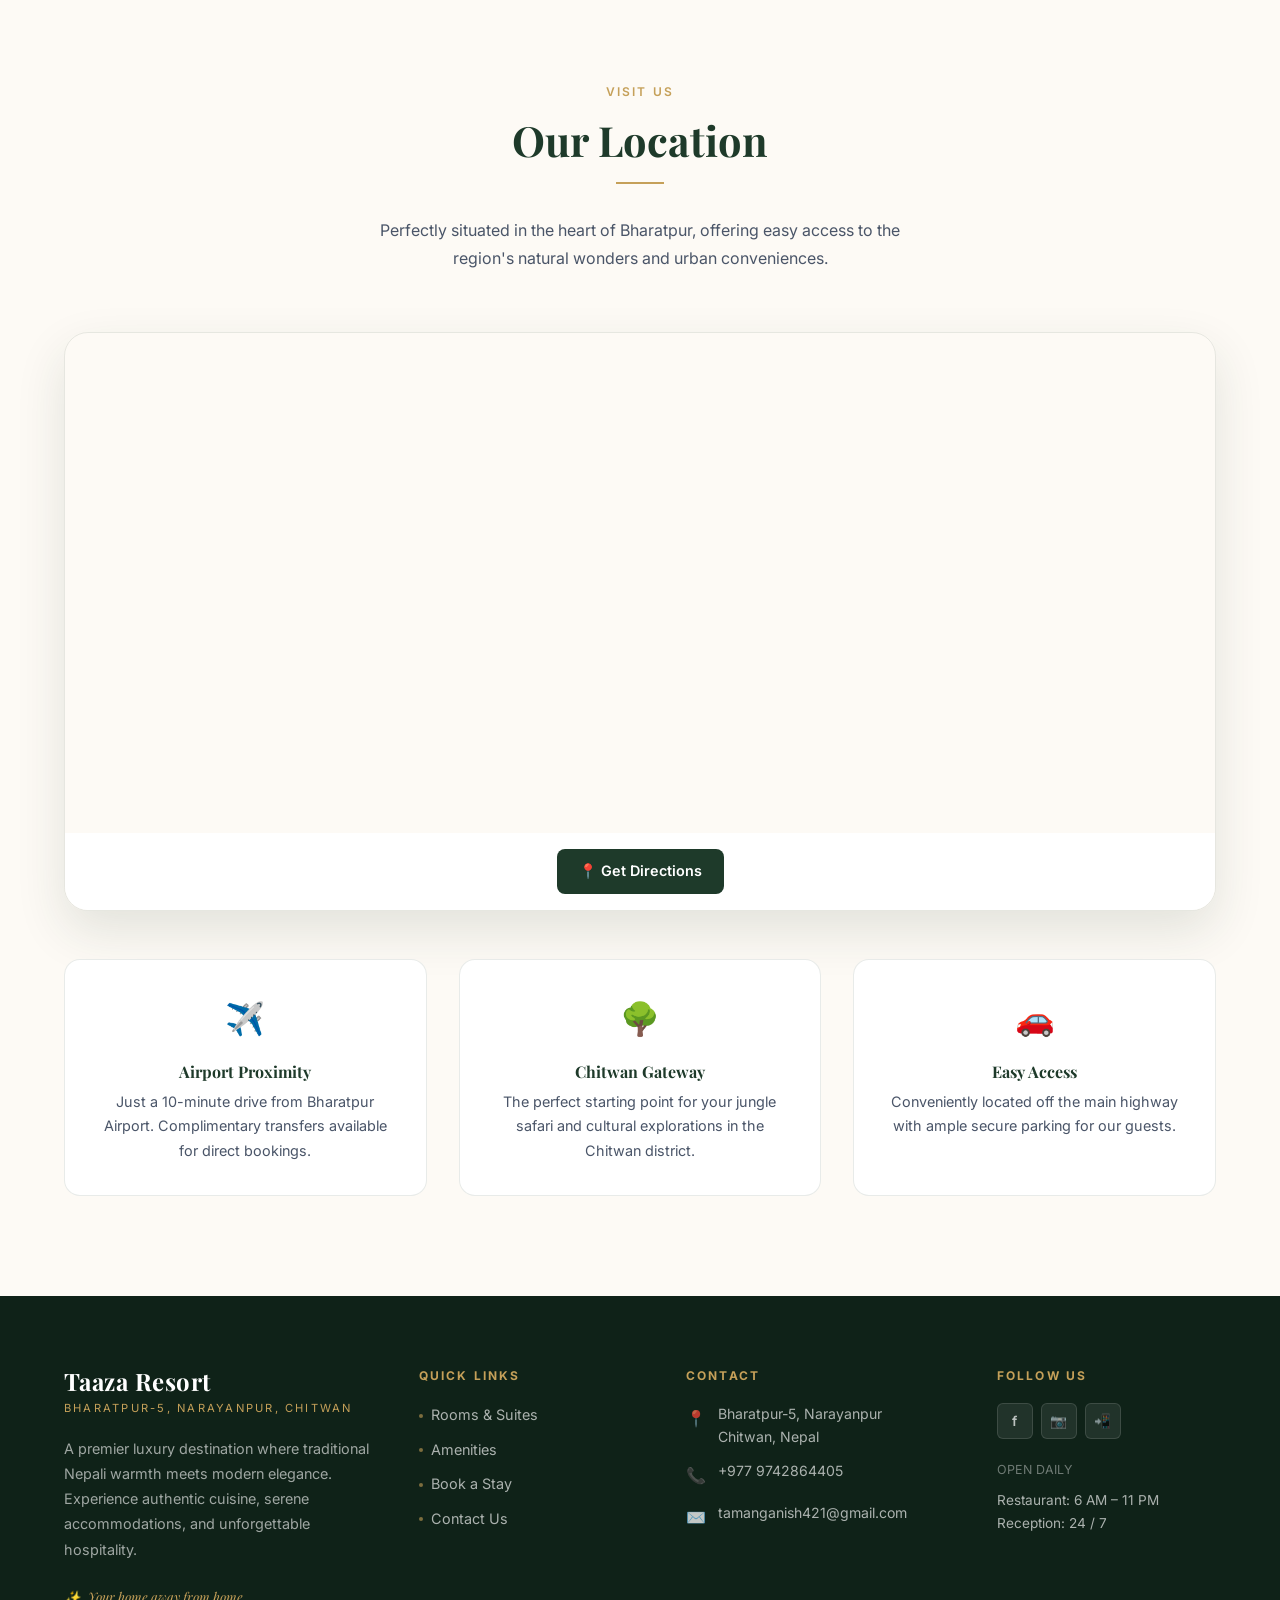
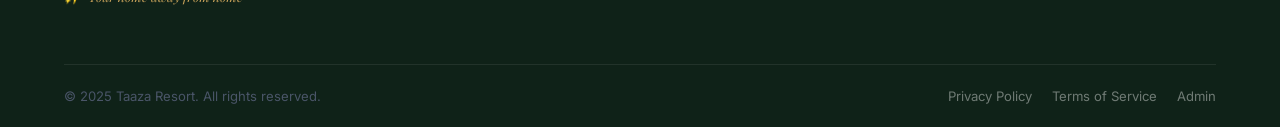
==== commit e1889a1f: "feat: fix Firebase rules, add SEO meta tags, sitemap, and robots.txt - Deploy Firestore security rul" ====
--- a/index.html
+++ b/index.html
@@ -3,7 +3,59 @@
 <head>
     <meta charset="UTF-8">
     <meta name="viewport" content="width=device-width, initial-scale=1.0">
-    <title>Taaza Resort — Luxury Resort & Restaurant | Bharatpur, Nepal</title>
+    <meta name="google-site-verification" content="PlkDVgvlxzW-NFz5WGt85fNZY-r-pFvssn_JA14zbQw" />
+    <title>Taaza Resort — Luxury Resort & Restaurant | Bharatpur, Chitwan, Nepal</title>
+    <meta name="description" content="Taaza Resort is a luxury resort and restaurant in Bharatpur, Chitwan, Nepal. Enjoy world-class dining, comfortable rooms, swimming pool, and authentic Nepali hospitality.">
+    <meta name="keywords" content="Taaza Resort, resort Bharatpur, hotel Chitwan Nepal, restaurant Bharatpur, luxury resort Nepal, Chitwan resort, taaza resort Nepal">
+    <meta name="robots" content="index, follow">
+    <link rel="canonical" href="https://taaza-complete-main.vercel.app/">
+
+    <!-- Open Graph -->
+    <meta property="og:type" content="website">
+    <meta property="og:url" content="https://taaza-complete-main.vercel.app/">
+    <meta property="og:title" content="Taaza Resort — Luxury Resort & Restaurant | Bharatpur, Nepal">
+    <meta property="og:description" content="Experience luxury and authentic Nepali hospitality at Taaza Resort, Bharatpur, Chitwan. Fine dining, comfortable rooms, and a stunning swimming pool.">
+    <meta property="og:image" content="https://taaza-complete-main.vercel.app/images/logo-dark.png">
+    <meta property="og:locale" content="en_US">
+    <meta property="og:site_name" content="Taaza Resort">
+
+    <!-- Twitter Card -->
+    <meta name="twitter:card" content="summary_large_image">
+    <meta name="twitter:title" content="Taaza Resort — Luxury Resort & Restaurant | Bharatpur, Nepal">
+    <meta name="twitter:description" content="Experience luxury and authentic Nepali hospitality at Taaza Resort, Bharatpur, Chitwan.">
+    <meta name="twitter:image" content="https://taaza-complete-main.vercel.app/images/logo-dark.png">
+
+    <!-- Local Business Schema -->
+    <script type="application/ld+json">
+    {
+      "@context": "https://schema.org",
+      "@type": "Resort",
+      "name": "Taaza Resort",
+      "description": "Luxury resort and restaurant in Bharatpur, Chitwan, Nepal offering fine dining, comfortable rooms, and a swimming pool.",
+      "url": "https://taaza-complete-main.vercel.app",
+      "telephone": "+977-9742864405",
+      "address": {
+        "@type": "PostalAddress",
+        "addressLocality": "Bharatpur",
+        "addressRegion": "Chitwan",
+        "addressCountry": "NP"
+      },
+      "geo": {
+        "@type": "GeoCoordinates",
+        "addressCountry": "NP"
+      },
+      "sameAs": [
+        "https://www.facebook.com/TaazaResort"
+      ],
+      "servesCuisine": "Nepali, Continental",
+      "amenityFeature": [
+        {"@type": "LocationFeatureSpecification", "name": "Swimming Pool", "value": true},
+        {"@type": "LocationFeatureSpecification", "name": "Restaurant", "value": true},
+        {"@type": "LocationFeatureSpecification", "name": "Free WiFi", "value": true}
+      ]
+    }
+    </script>
+
     <link rel="icon" href="images/logo-dark.png" type="image/png">
     <link rel="preconnect" href="https://fonts.googleapis.com">
     <link rel="preconnect" href="https://fonts.gstatic.com" crossorigin>
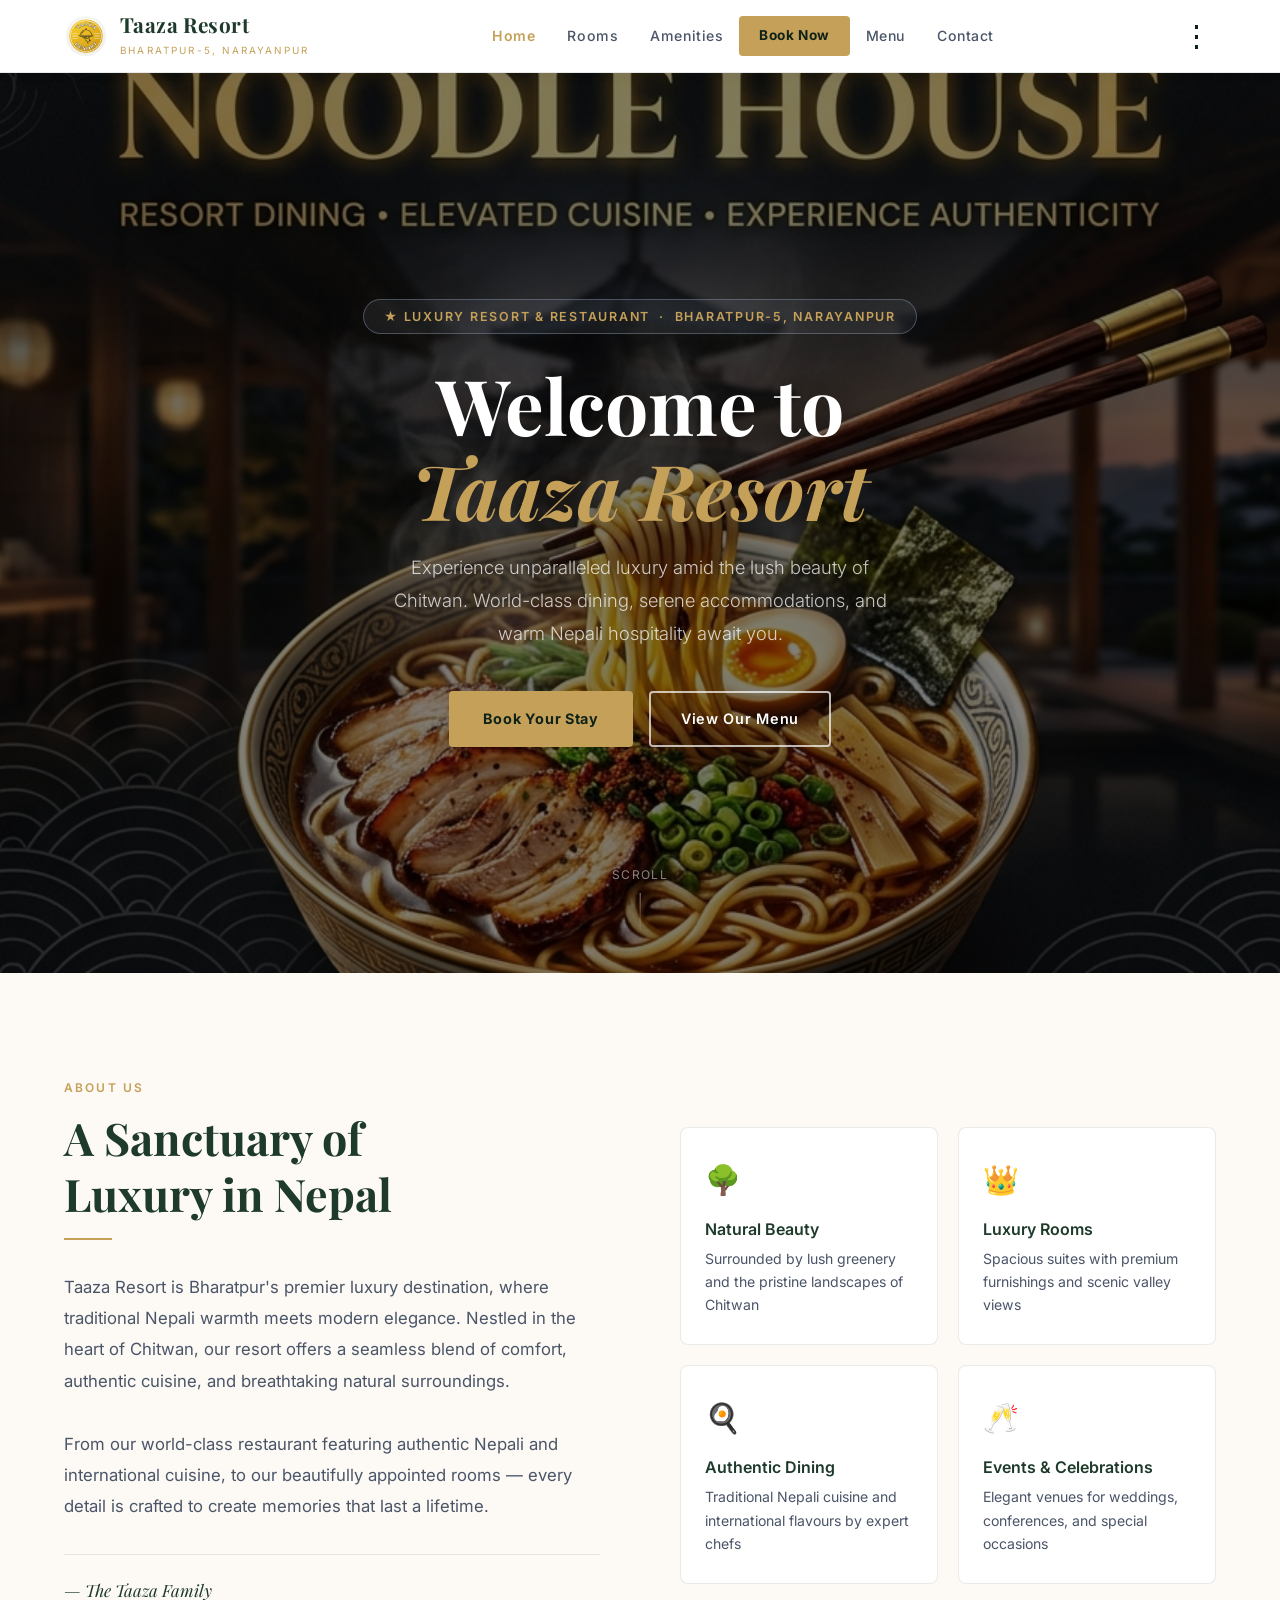
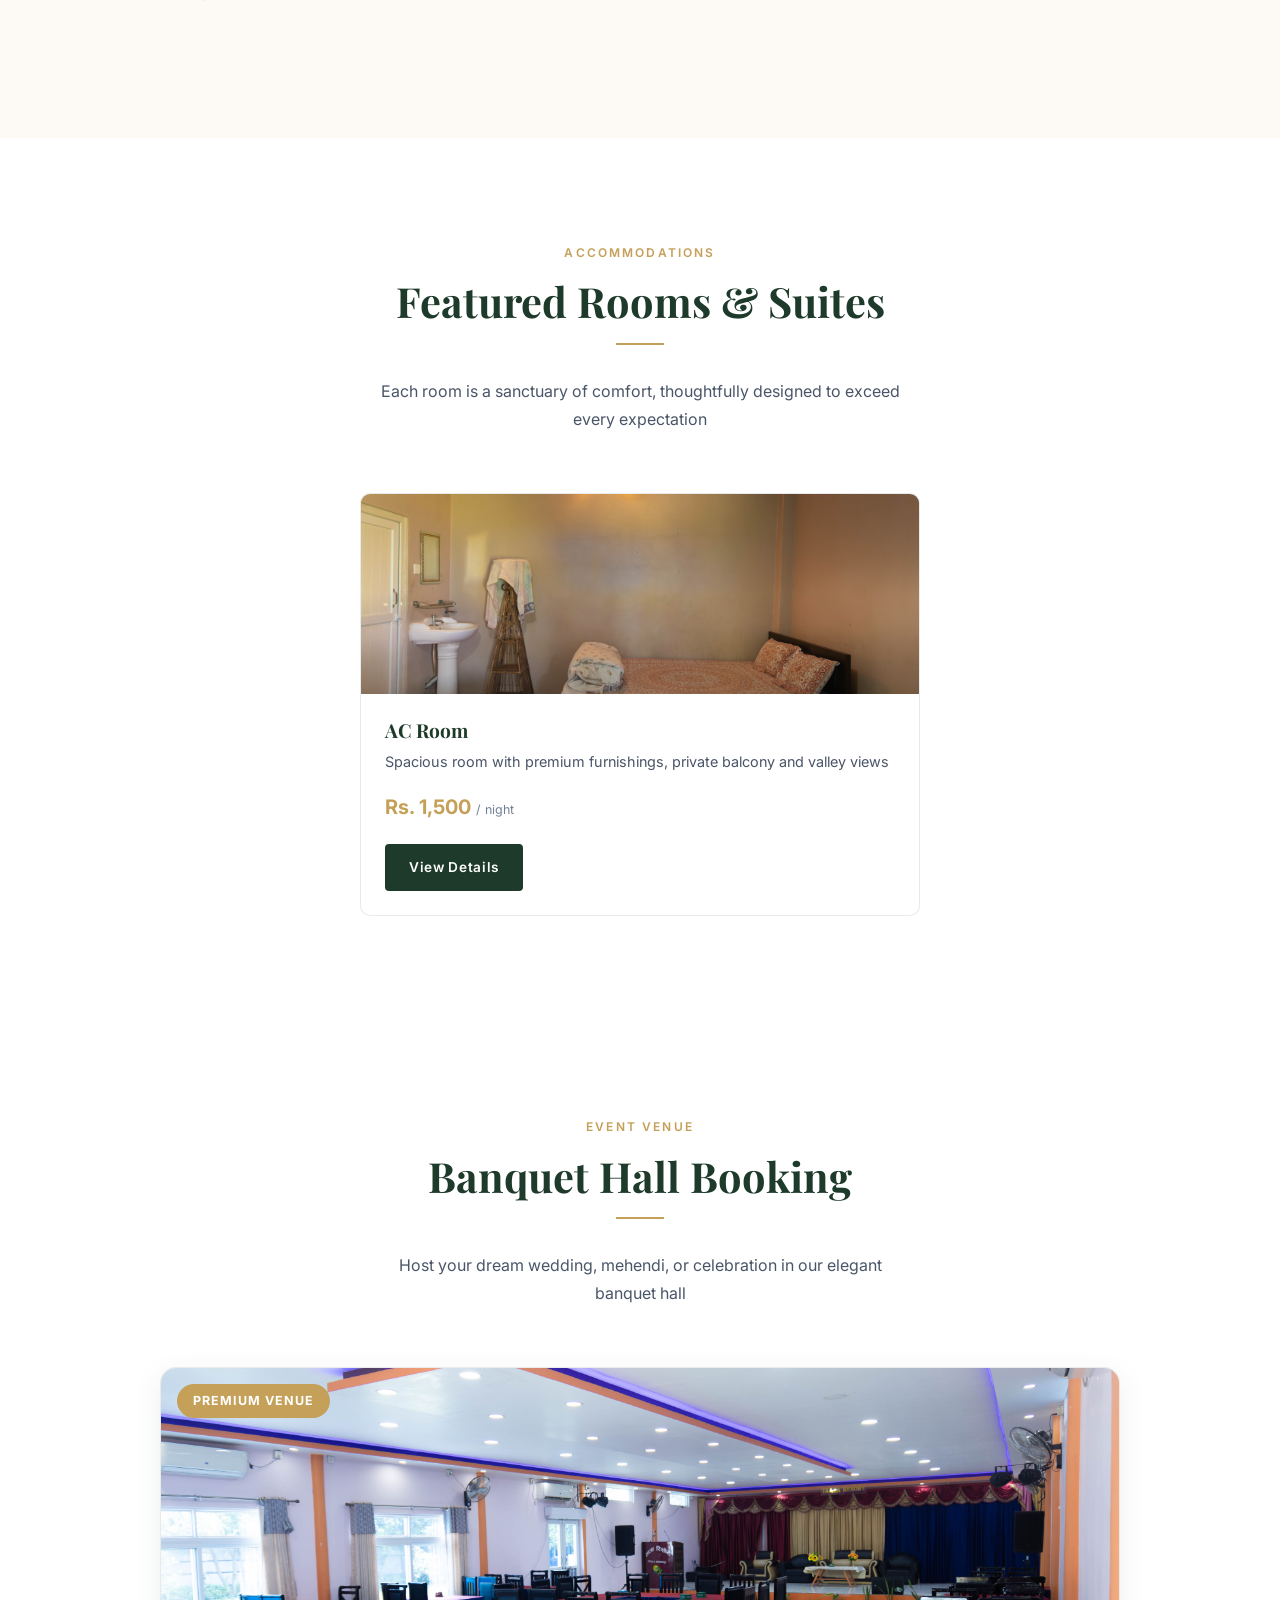
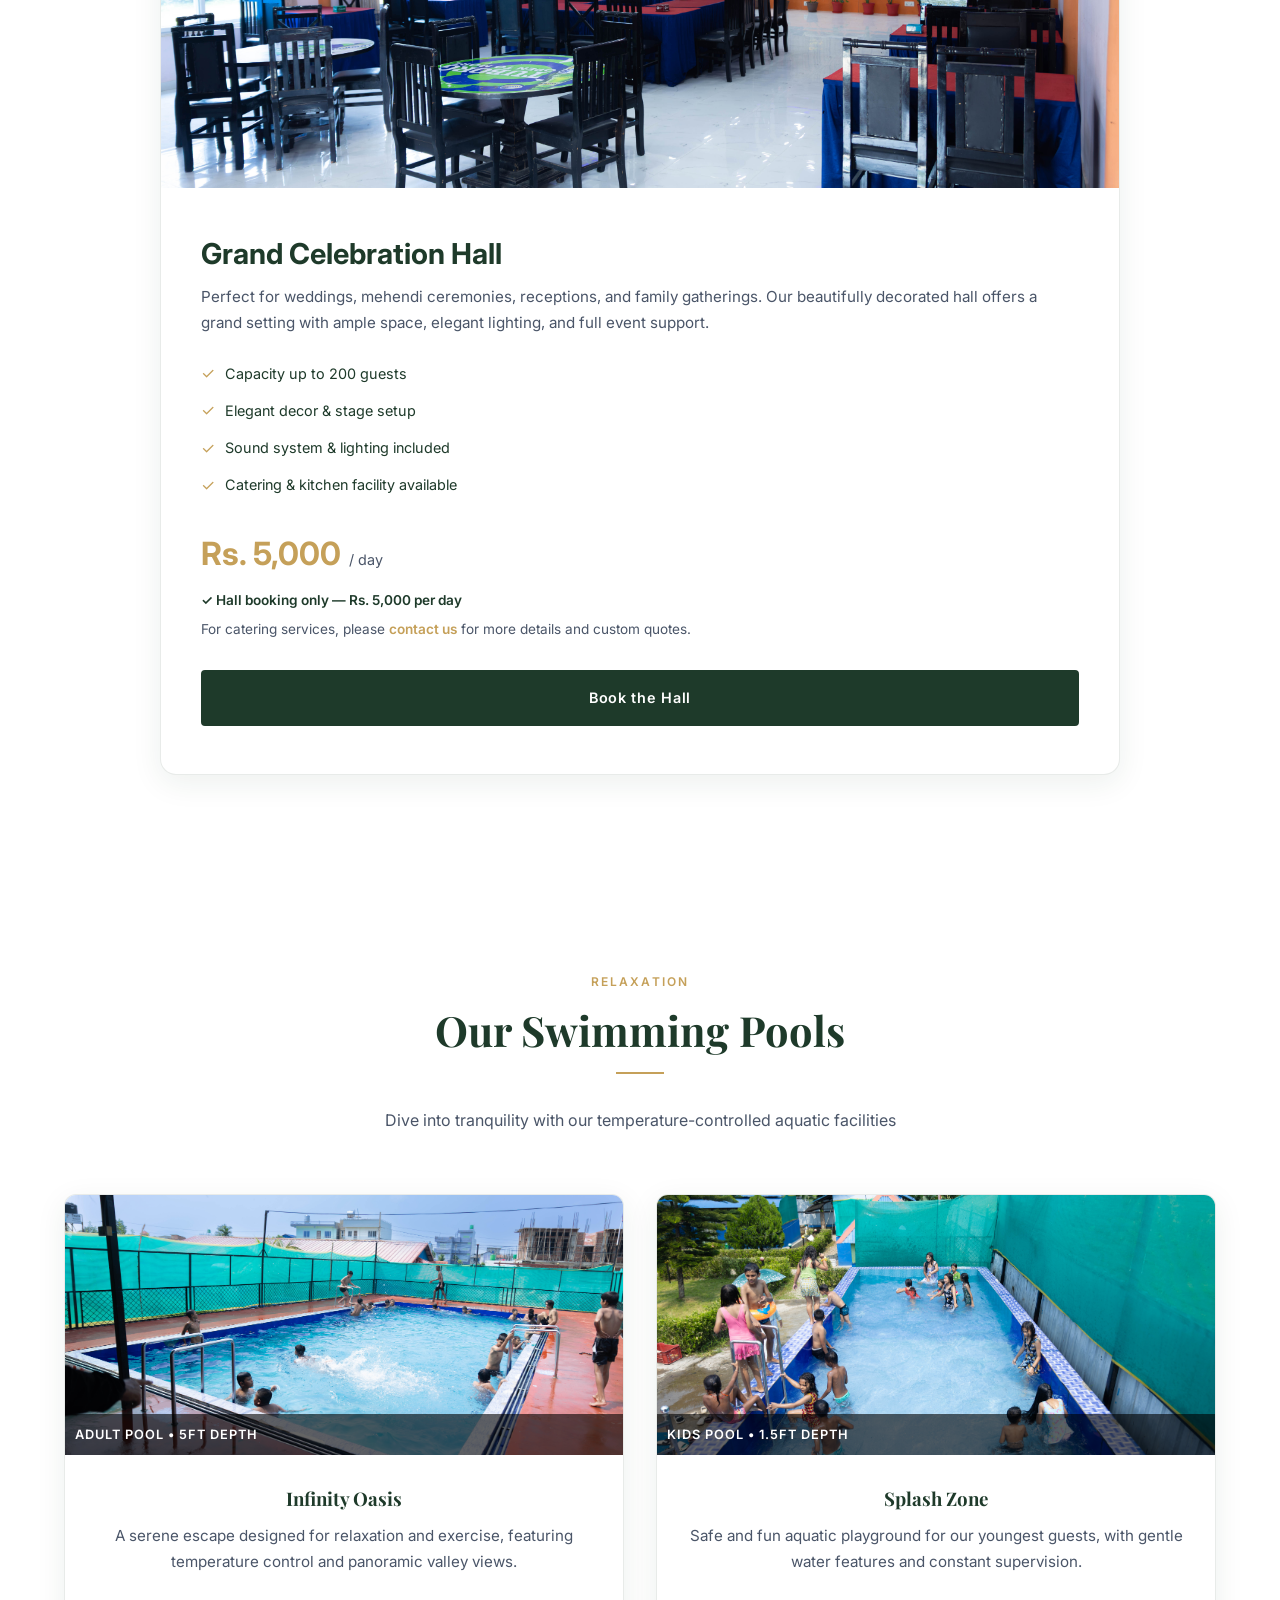
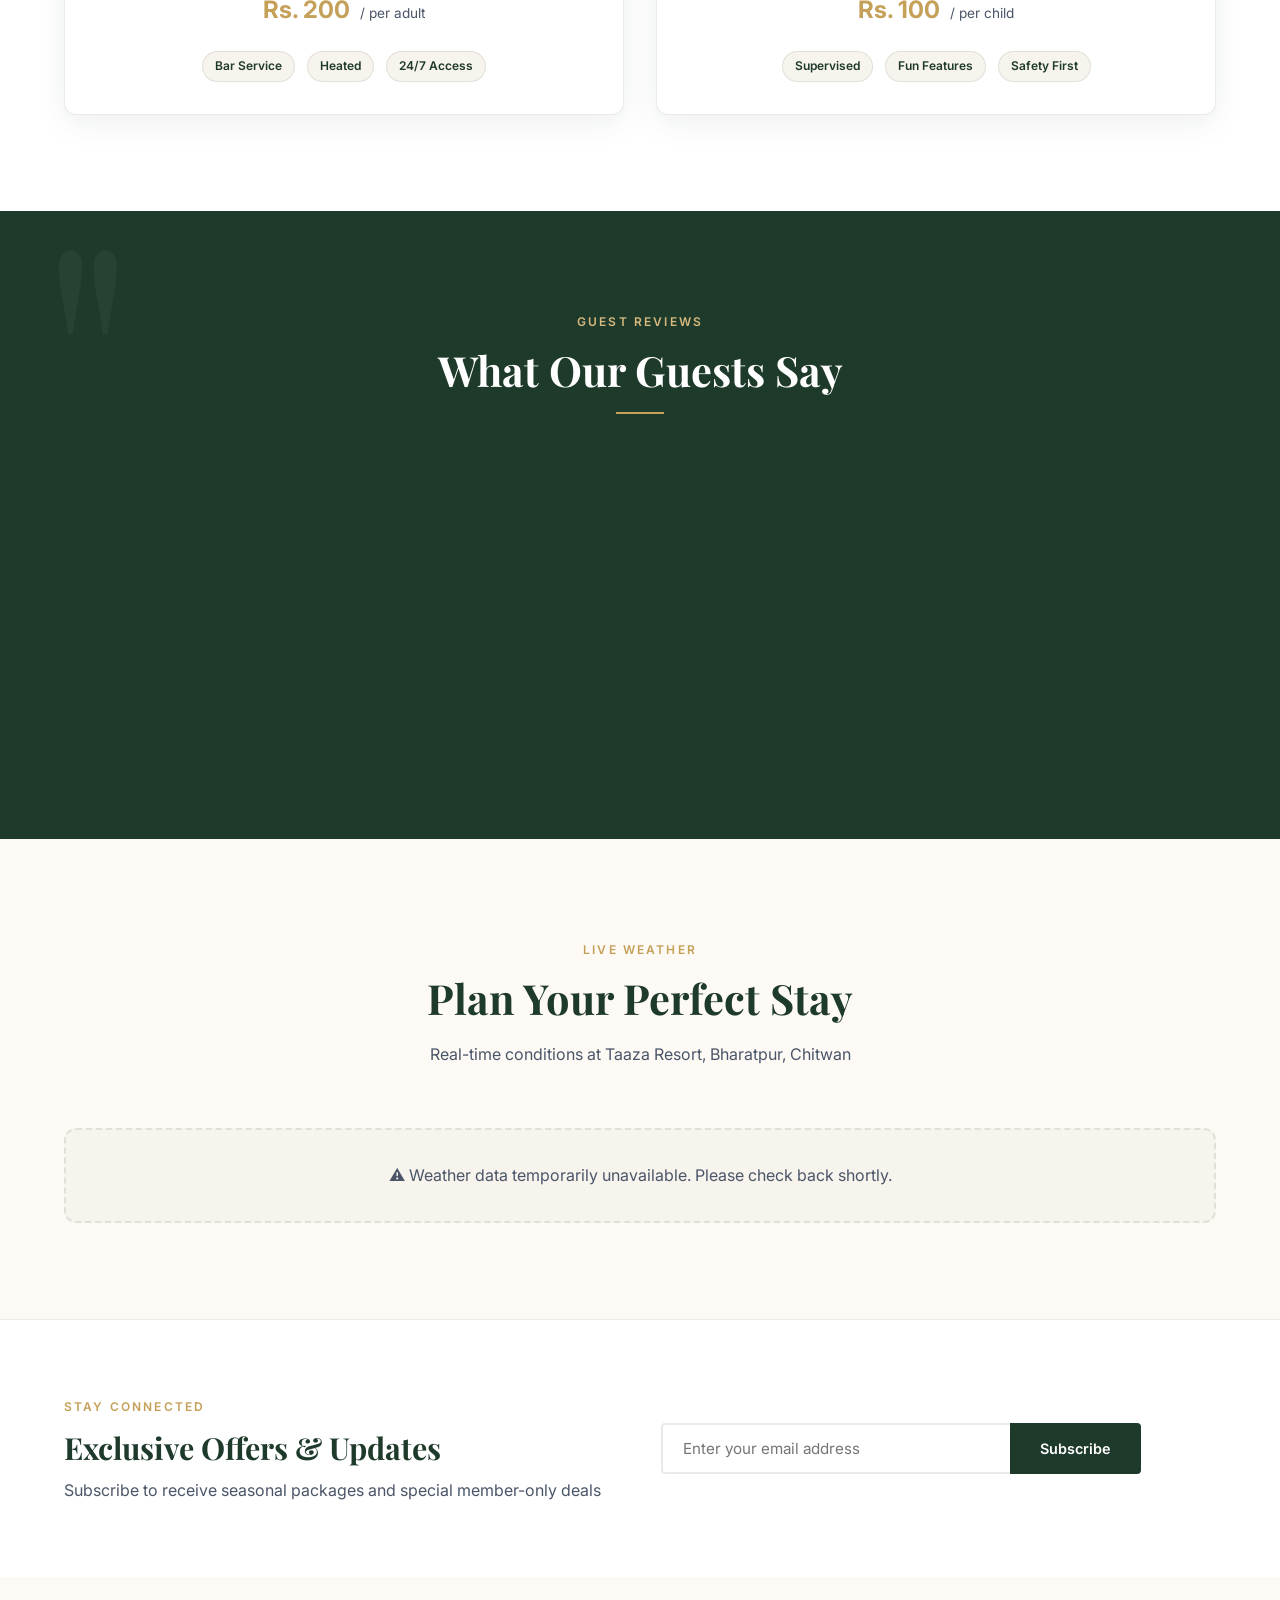
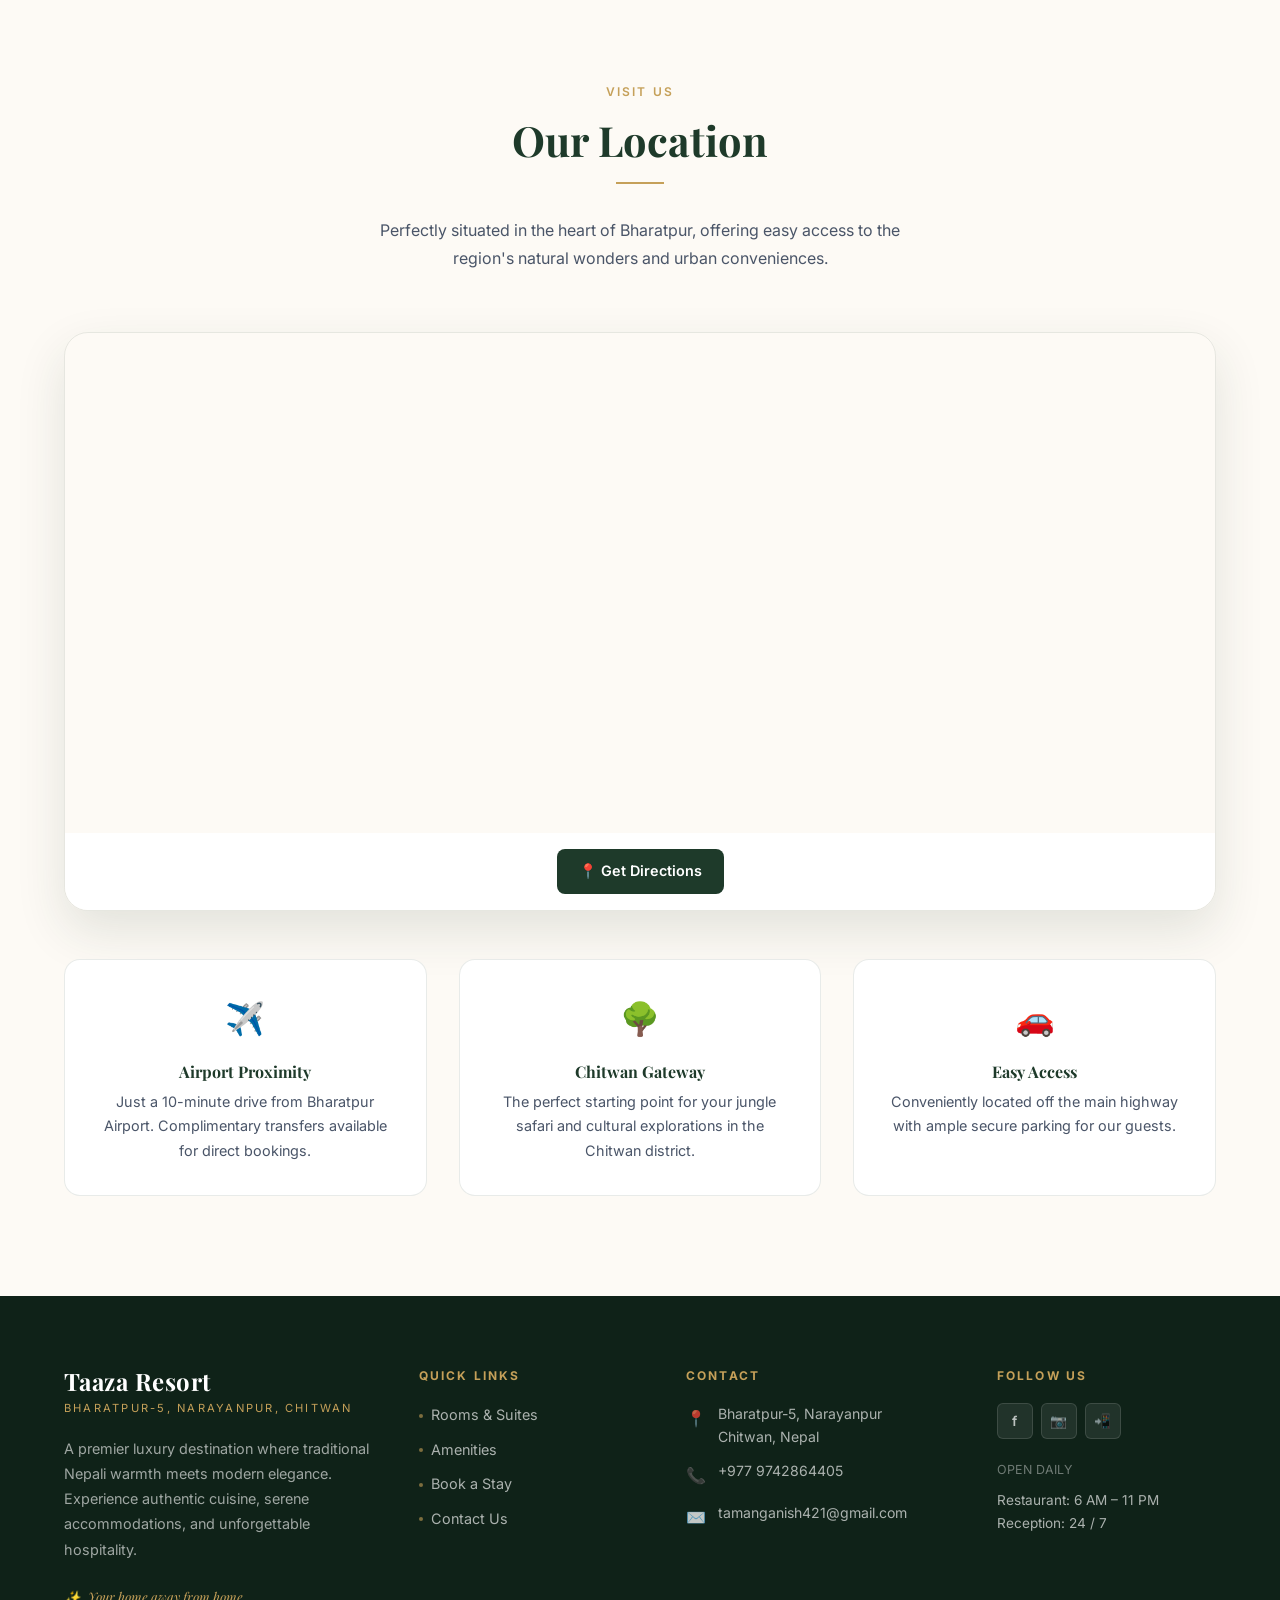
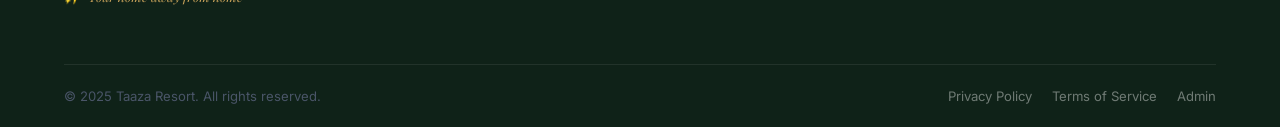
==== commit 9d7d3dbc: "Sync local app to repo: Supabase migration + Reservations/orders "View past bills by date" Brings mo" ====
--- a/index.html
+++ b/index.html
@@ -8,14 +8,14 @@
     <meta name="description" content="Taaza Resort is a luxury resort and restaurant in Bharatpur, Chitwan, Nepal. Enjoy world-class dining, comfortable rooms, swimming pool, and authentic Nepali hospitality.">
     <meta name="keywords" content="Taaza Resort, resort Bharatpur, hotel Chitwan Nepal, restaurant Bharatpur, luxury resort Nepal, Chitwan resort, taaza resort Nepal">
     <meta name="robots" content="index, follow">
-    <link rel="canonical" href="https://taaza-complete-main.vercel.app/">
+    <link rel="canonical" href="https://www.taazaresort.com/">
 
     <!-- Open Graph -->
     <meta property="og:type" content="website">
-    <meta property="og:url" content="https://taaza-complete-main.vercel.app/">
+    <meta property="og:url" content="https://www.taazaresort.com/">
     <meta property="og:title" content="Taaza Resort — Luxury Resort & Restaurant | Bharatpur, Nepal">
     <meta property="og:description" content="Experience luxury and authentic Nepali hospitality at Taaza Resort, Bharatpur, Chitwan. Fine dining, comfortable rooms, and a stunning swimming pool.">
-    <meta property="og:image" content="https://taaza-complete-main.vercel.app/images/logo-dark.png">
+    <meta property="og:image" content="https://www.taazaresort.com/images/logo-dark.png">
     <meta property="og:locale" content="en_US">
     <meta property="og:site_name" content="Taaza Resort">
 
@@ -23,7 +23,7 @@
     <meta name="twitter:card" content="summary_large_image">
     <meta name="twitter:title" content="Taaza Resort — Luxury Resort & Restaurant | Bharatpur, Nepal">
     <meta name="twitter:description" content="Experience luxury and authentic Nepali hospitality at Taaza Resort, Bharatpur, Chitwan.">
-    <meta name="twitter:image" content="https://taaza-complete-main.vercel.app/images/logo-dark.png">
+    <meta name="twitter:image" content="https://www.taazaresort.com/images/logo-dark.png">
 
     <!-- Local Business Schema -->
     <script type="application/ld+json">
@@ -32,7 +32,7 @@
       "@type": "Resort",
       "name": "Taaza Resort",
       "description": "Luxury resort and restaurant in Bharatpur, Chitwan, Nepal offering fine dining, comfortable rooms, and a swimming pool.",
-      "url": "https://taaza-complete-main.vercel.app",
+      "url": "https://www.taazaresort.com",
       "telephone": "+977-9742864405",
       "address": {
         "@type": "PostalAddress",
